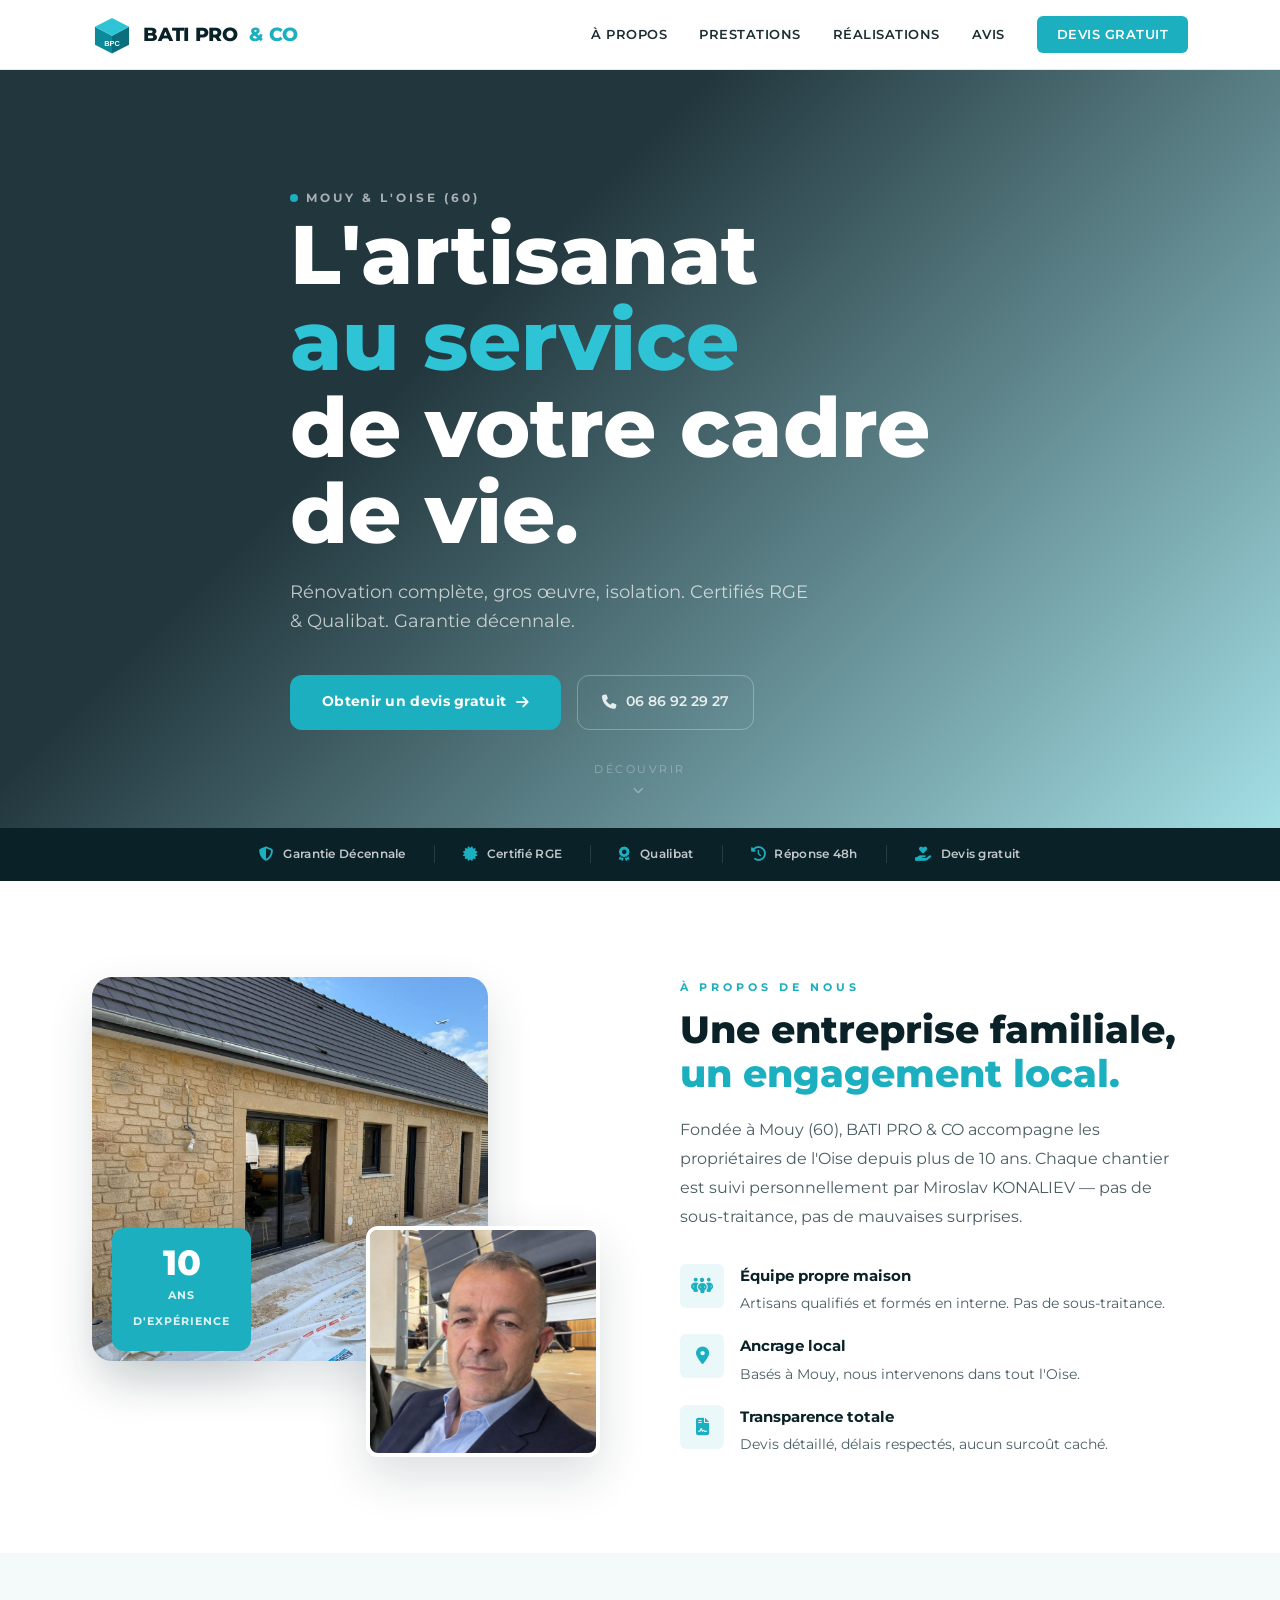
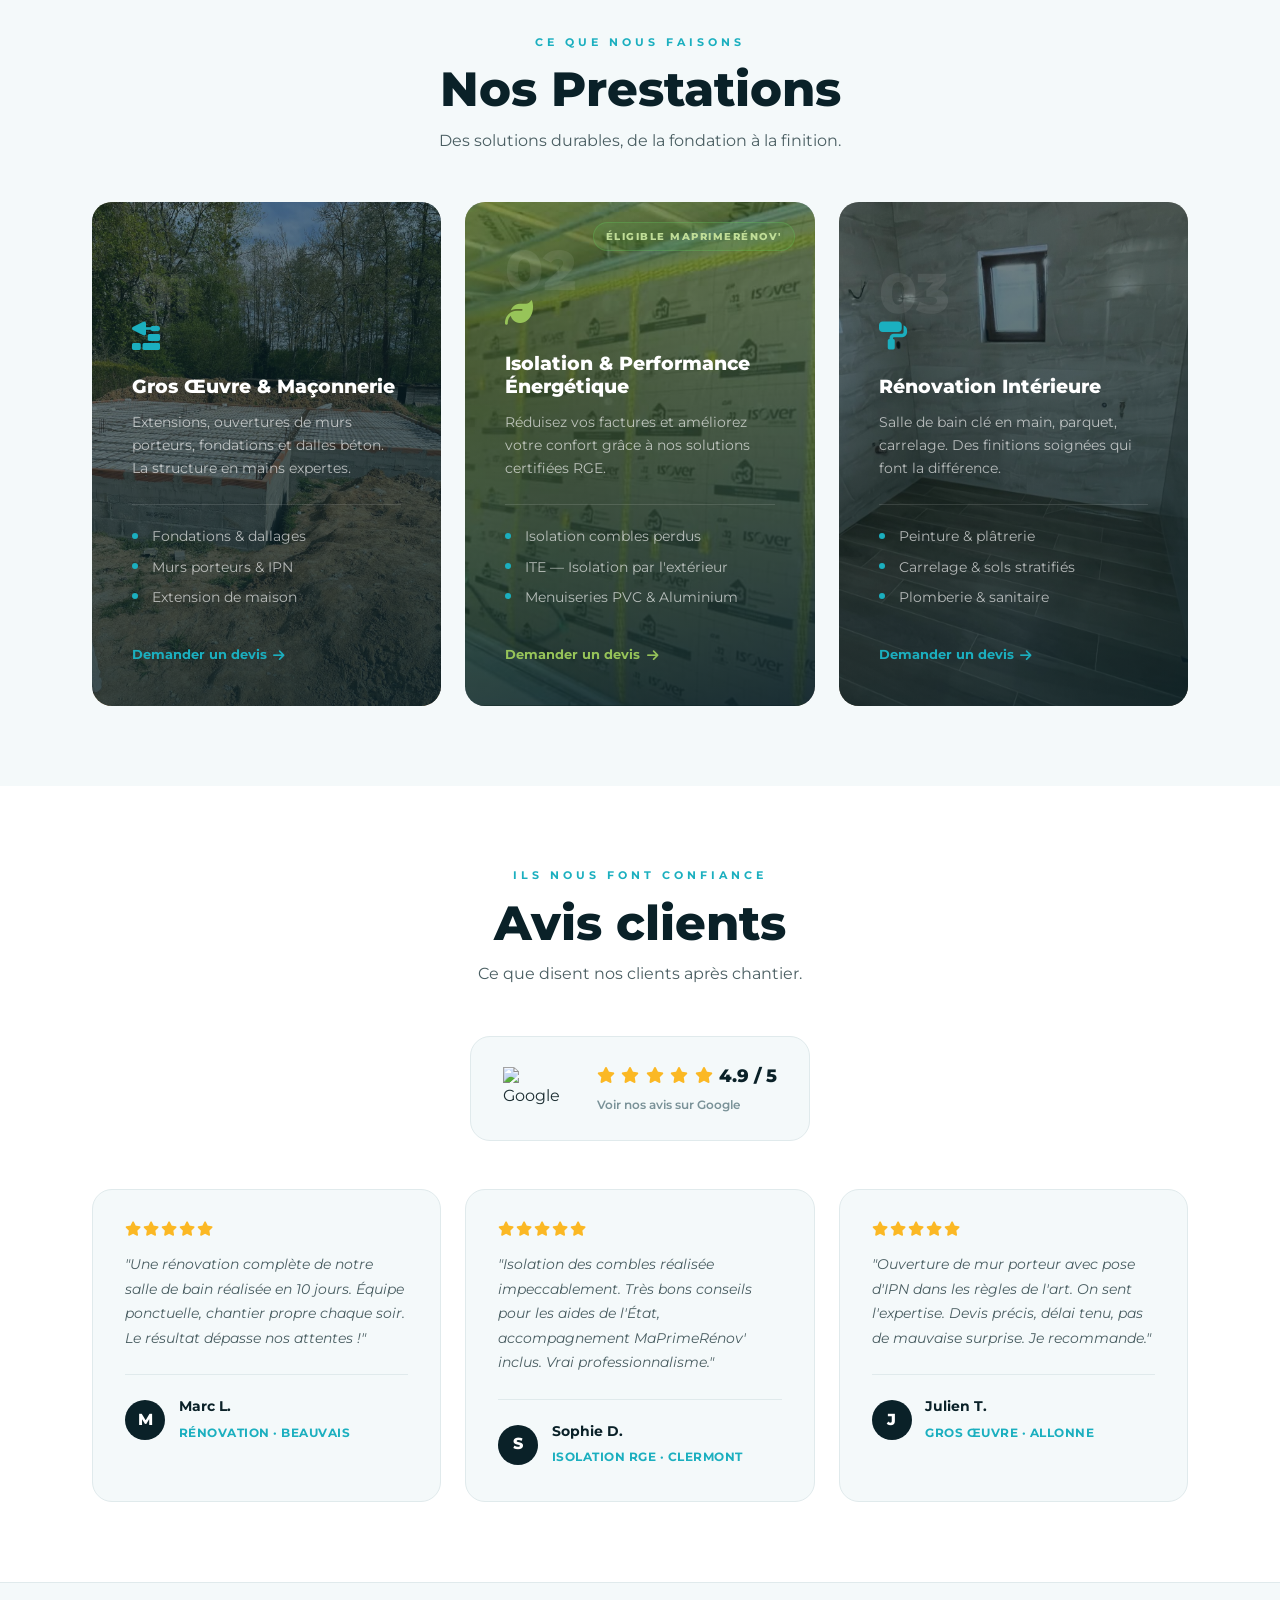
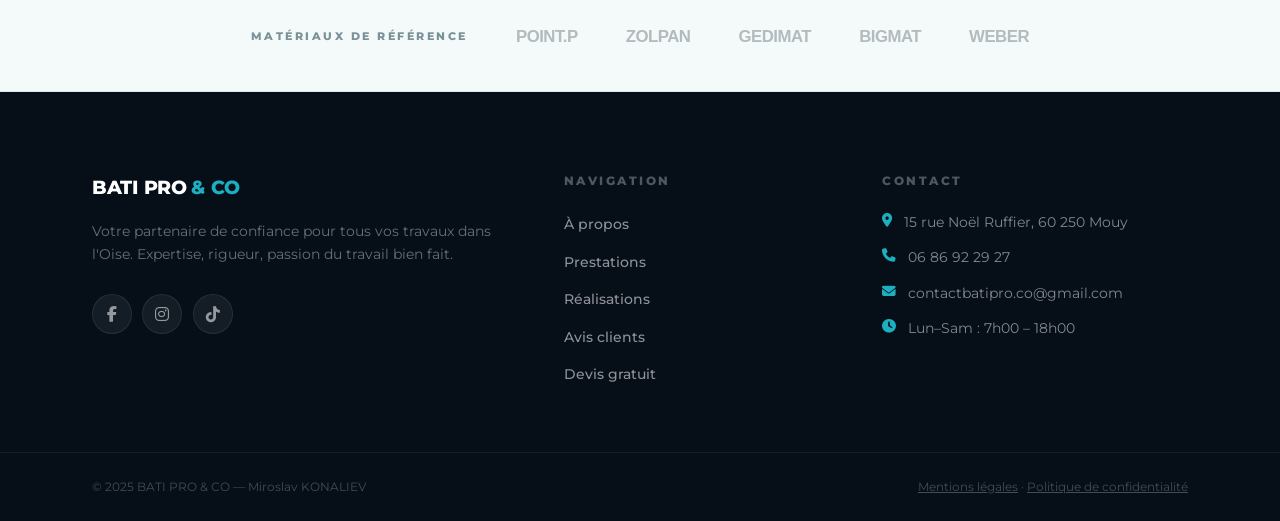
==== index.html @ 3919f2b0 "Add files via upload" ====
<!DOCTYPE html>
<html lang="fr">
<head>
    <meta charset="UTF-8">
    <meta name="viewport" content="width=device-width, initial-scale=1.0">
    <title>BATI PRO & CO | Rénovation BTP – Mouy & l'Oise (60)</title>
    <meta name="description" content="Entreprise de bâtiment à Mouy (Oise). Gros œuvre, rénovation, isolation certifiée RGE. Devis gratuit – 06 86 92 29 27">
    <link rel="preconnect" href="https://fonts.googleapis.com">
    <link href="https://fonts.googleapis.com/css2?family=Montserrat:wght@300;400;500;600;700;800&display=swap" rel="stylesheet">
    <link href="https://cdnjs.cloudflare.com/ajax/libs/font-awesome/6.5.0/css/all.min.css" rel="stylesheet">
    <link rel="stylesheet" href="style.css">
</head>
<body>

<!-- ══ NAVIGATION ══ -->
<header class="header" id="header">
    <div class="nav-inner">
        <a href="index.html" class="brand">
            <svg class="brand-logo" xmlns="http://www.w3.org/2000/svg" viewBox="0 0 54 54" width="40" height="40">
                <polygon points="4,16 27,28 27,52 4,40" fill="#0D8A99"/>
                <polygon points="27,28 50,16 50,40 27,52" fill="#0A6E7C"/>
                <polygon points="4,16 27,4 50,16 27,28" fill="#2EC4D6"/>
                <text x="27" y="42" font-family="Arial Black,Arial" font-weight="900" font-size="10" fill="white" text-anchor="middle">BPC</text>
            </svg>
            <span class="brand-name">BATI PRO</span>
            <span class="brand-amp">&amp; CO</span>
        </a>

        <nav class="nav-links" id="navLinks">
            <a href="#apropos">À propos</a>
            <a href="#prestations">Prestations</a>
            <a href="realisations.html">Réalisations</a>
            <a href="#avis">Avis</a>
            <a href="contact.html" class="nav-btn">Devis gratuit</a>
        </nav>

        <button class="burger" id="burger" aria-label="Menu" aria-expanded="false">
            <span></span><span></span><span></span>
        </button>
    </div>
    <div class="nav-backdrop" id="navBackdrop"></div>
</header>


<!-- ══ 1. HERO ══ -->
<section class="hero" id="accueil">
    <div class="hero-bg"></div>
    <div class="hero-inner">
        <div class="hero-text">
            <div class="hero-label">
                <span class="dot"></span> Mouy &amp; l'Oise (60)
            </div>
            <h1>
                L'artisanat <br>
                <em>au service</em><br>
                de votre cadre de vie.
            </h1>
            <p>Rénovation complète, gros œuvre, isolation. Certifiés RGE &amp; Qualibat. Garantie décennale.</p>
            <div class="hero-actions">
                <a href="contact.html" class="btn-cta">
                    Obtenir un devis gratuit
                    <i class="fa-solid fa-arrow-right"></i>
                </a>
                <a href="tel:0686922927" class="btn-ghost">
                    <i class="fa-solid fa-phone"></i>
                    06 86 92 29 27
                </a>
            </div>
        </div>
    </div>
    <div class="hero-scroll-hint">
        <span>Découvrir</span>
        <i class="fa-solid fa-chevron-down"></i>
    </div>
</section>


<!-- ══ 2. TRUST BAR ══ -->
<div class="trust-bar">
    <div class="trust-inner">
        <div class="trust-item"><i class="fa-solid fa-shield-halved"></i><span>Garantie Décennale</span></div>
        <div class="trust-sep"></div>
        <div class="trust-item"><i class="fa-solid fa-certificate"></i><span>Certifié RGE</span></div>
        <div class="trust-sep"></div>
        <div class="trust-item"><i class="fa-solid fa-award"></i><span>Qualibat</span></div>
        <div class="trust-sep"></div>
        <div class="trust-item"><i class="fa-solid fa-clock-rotate-left"></i><span>Réponse 48h</span></div>
        <div class="trust-sep"></div>
        <div class="trust-item"><i class="fa-solid fa-hand-holding-heart"></i><span>Devis gratuit</span></div>
    </div>
</div>


<!-- ══ 3. À PROPOS ══ -->
<section class="about" id="apropos">
    <div class="about-inner">

        <div class="about-visual">
            <div class="about-img-main">
                <img src="images/facade-pierre-reconstruction.jpg" alt="Réalisation façade pierre – BATI PRO & CO, Oise" loading="lazy">
            </div>
            <div class="about-img-secondary">
                <img src="images/miroslav-konaliev.jpg" alt="Miroslav KONALIEV – Dirigeant BATI PRO & CO" loading="lazy">
            </div>
            <div class="about-badge-float">
                <strong>10</strong>
                <span>ans<br>d'expérience</span>
            </div>
        </div>

        <div class="about-content">
            <p class="section-eyebrow">À propos de nous</p>
            <h2>Une entreprise familiale, <em>un engagement local.</em></h2>
            <p class="about-lead">Fondée à Mouy (60), BATI PRO &amp; CO accompagne les propriétaires de l'Oise depuis plus de 10 ans. Chaque chantier est suivi personnellement par Miroslav KONALIEV — pas de sous-traitance, pas de mauvaises surprises.</p>
            <div class="about-values">
                <div class="value-item">
                    <div class="value-icon"><i class="fa-solid fa-people-group"></i></div>
                    <div>
                        <strong>Équipe propre maison</strong>
                        <p>Artisans qualifiés et formés en interne. Pas de sous-traitance.</p>
                    </div>
                </div>
                <div class="value-item">
                    <div class="value-icon"><i class="fa-solid fa-location-dot"></i></div>
                    <div>
                        <strong>Ancrage local</strong>
                        <p>Basés à Mouy, nous intervenons dans tout l'Oise.</p>
                    </div>
                </div>
                <div class="value-item">
                    <div class="value-icon"><i class="fa-solid fa-file-contract"></i></div>
                    <div>
                        <strong>Transparence totale</strong>
                        <p>Devis détaillé, délais respectés, aucun surcoût caché.</p>
                    </div>
                </div>
            </div>
        </div>

    </div>
</section>


<!-- ══ 4. PRESTATIONS ══ -->
<section class="prestations" id="prestations">
    <div class="section-head">
        <p class="section-eyebrow">Ce que nous faisons</p>
        <h2>Nos Prestations</h2>
        <p class="section-sub">Des solutions durables, de la fondation à la finition.</p>
    </div>

    <div class="presta-grid">

        <!-- CARD 1 — Gros Œuvre : fondations béton armé -->
        <div class="presta-card" style="background-image: url('images/fondations-dalle-beton.jpg');">
            <div class="presta-card-overlay"></div>
            <div class="presta-card-body">
                <div class="presta-num">01</div>
                <div class="presta-icon"><i class="fa-solid fa-trowel-bricks"></i></div>
                <h3>Gros Œuvre &amp; Maçonnerie</h3>
                <p>Extensions, ouvertures de murs porteurs, fondations et dalles béton. La structure en mains expertes.</p>
                <ul>
                    <li>Fondations &amp; dallages</li>
                    <li>Murs porteurs &amp; IPN</li>
                    <li>Extension de maison</li>
                </ul>
                <a href="contact.html" class="presta-link">Demander un devis <i class="fa-solid fa-arrow-right"></i></a>
            </div>
        </div>

        <!-- CARD 2 — Isolation : laine ISOVER · accent VERT -->
        <div class="presta-card presta-card--featured presta-card--green" style="background-image: url('images/isolation-isover.jpg');">
            <div class="presta-card-overlay"></div>
            <div class="presta-card-body">
                <div class="presta-badge presta-badge--green">Éligible MaPrimeRénov'</div>
                <div class="presta-num">02</div>
                <div class="presta-icon" style="color:#97C459"><i class="fa-solid fa-leaf"></i></div>
                <h3>Isolation &amp; Performance Énergétique</h3>
                <p>Réduisez vos factures et améliorez votre confort grâce à nos solutions certifiées RGE.</p>
                <ul>
                    <li>Isolation combles perdus</li>
                    <li>ITE — Isolation par l'extérieur</li>
                    <li>Menuiseries PVC &amp; Aluminium</li>
                </ul>
                <a href="contact.html" class="presta-link" style="color:#97C459">Demander un devis <i class="fa-solid fa-arrow-right"></i></a>
            </div>
        </div>

        <!-- CARD 3 — Rénovation : salle de bain carrelage -->
        <div class="presta-card" style="background-image: url('images/salle-de-bain-carrelage.jpg');">
            <div class="presta-card-overlay"></div>
            <div class="presta-card-body">
                <div class="presta-num">03</div>
                <div class="presta-icon"><i class="fa-solid fa-paint-roller"></i></div>
                <h3>Rénovation Intérieure</h3>
                <p>Salle de bain clé en main, parquet, carrelage. Des finitions soignées qui font la différence.</p>
                <ul>
                    <li>Peinture &amp; plâtrerie</li>
                    <li>Carrelage &amp; sols stratifiés</li>
                    <li>Plomberie &amp; sanitaire</li>
                </ul>
                <a href="contact.html" class="presta-link">Demander un devis <i class="fa-solid fa-arrow-right"></i></a>
            </div>
        </div>

    </div>
</section>


<!-- ══ 5. AVIS ══ -->
<section class="avis" id="avis">
    <div class="section-head">
        <p class="section-eyebrow">Ils nous font confiance</p>
        <h2>Avis clients</h2>
        <p class="section-sub">Ce que disent nos clients après chantier.</p>
    </div>

    <div class="google-score">
        <img src="https://upload.wikimedia.org/wikipedia/commons/2/2f/Google_2015_logo.svg" alt="Google" width="70">
        <div class="score-info">
            <div class="stars-row">
                <i class="fa-solid fa-star"></i><i class="fa-solid fa-star"></i>
                <i class="fa-solid fa-star"></i><i class="fa-solid fa-star"></i>
                <i class="fa-solid fa-star"></i>
                <strong>4.9 / 5</strong>
            </div>
            <!-- Mettez à jour avec votre vrai lien Google My Business -->
            <span>Voir nos avis sur Google</span>
        </div>
    </div>

    <div class="reviews-grid">
        <div class="review-card">
            <div class="review-stars"><i class="fa-solid fa-star"></i><i class="fa-solid fa-star"></i><i class="fa-solid fa-star"></i><i class="fa-solid fa-star"></i><i class="fa-solid fa-star"></i></div>
            <p>"Une rénovation complète de notre salle de bain réalisée en 10 jours. Équipe ponctuelle, chantier propre chaque soir. Le résultat dépasse nos attentes !"</p>
            <div class="review-author">
                <div class="review-avatar">M</div>
                <div><strong>Marc L.</strong><span>Rénovation · Beauvais</span></div>
            </div>
        </div>
        <div class="review-card">
            <div class="review-stars"><i class="fa-solid fa-star"></i><i class="fa-solid fa-star"></i><i class="fa-solid fa-star"></i><i class="fa-solid fa-star"></i><i class="fa-solid fa-star"></i></div>
            <p>"Isolation des combles réalisée impeccablement. Très bons conseils pour les aides de l'État, accompagnement MaPrimeRénov' inclus. Vrai professionnalisme."</p>
            <div class="review-author">
                <div class="review-avatar">S</div>
                <div><strong>Sophie D.</strong><span>Isolation RGE · Clermont</span></div>
            </div>
        </div>
        <div class="review-card">
            <div class="review-stars"><i class="fa-solid fa-star"></i><i class="fa-solid fa-star"></i><i class="fa-solid fa-star"></i><i class="fa-solid fa-star"></i><i class="fa-solid fa-star"></i></div>
            <p>"Ouverture de mur porteur avec pose d'IPN dans les règles de l'art. On sent l'expertise. Devis précis, délai tenu, pas de mauvaise surprise. Je recommande."</p>
            <div class="review-author">
                <div class="review-avatar">J</div>
                <div><strong>Julien T.</strong><span>Gros Œuvre · Allonne</span></div>
            </div>
        </div>
    </div>
</section>


<!-- ══ PARTENAIRES ══ -->
<div class="partners">
    <div class="partners-inner">
        <span class="partners-label">Matériaux de référence</span>
        <div class="partners-list">
            <span>POINT.P</span><span>ZOLPAN</span><span>GEDIMAT</span><span>BIGMAT</span><span>WEBER</span>
        </div>
    </div>
</div>


<!-- ══ FOOTER ══ -->
<footer class="footer">
    <div class="footer-inner">
        <div class="footer-brand">
            <span class="brand-name">BATI PRO</span>
            <span class="brand-amp">&amp; CO</span>
            <p>Votre partenaire de confiance pour tous vos travaux dans l'Oise. Expertise, rigueur, passion du travail bien fait.</p>
            <div class="footer-socials">
                <!-- Remplacez href="#" par vos vrais liens -->
                <a href="#" aria-label="Facebook"><i class="fa-brands fa-facebook-f"></i></a>
                <a href="#" aria-label="Instagram"><i class="fa-brands fa-instagram"></i></a>
                <a href="#" aria-label="TikTok"><i class="fa-brands fa-tiktok"></i></a>
            </div>
        </div>
        <div class="footer-nav">
            <h4>Navigation</h4>
            <ul>
                <li><a href="#apropos">À propos</a></li>
                <li><a href="#prestations">Prestations</a></li>
                <li><a href="realisations.html">Réalisations</a></li>
                <li><a href="#avis">Avis clients</a></li>
                <li><a href="contact.html">Devis gratuit</a></li>
            </ul>
        </div>
        <div class="footer-contact">
            <h4>Contact</h4>
            <p><i class="fa-solid fa-location-dot"></i> 15 rue Noël Ruffier, 60 250 Mouy</p>
            <p><i class="fa-solid fa-phone"></i><a href="tel:0686922927">06 86 92 29 27</a></p>
            <p><i class="fa-solid fa-envelope"></i><a href="mailto:contactbatipro.co@gmail.com">contactbatipro.co@gmail.com</a></p>
            <p><i class="fa-solid fa-clock"></i> Lun–Sam : 7h00 – 18h00</p>
        </div>
    </div>
    <div class="footer-bottom">
        <div class="footer-bottom-inner">
            <p>© 2025 BATI PRO &amp; CO — Miroslav KONALIEV</p>
            <p><a href="mentions-legales.html">Mentions légales</a> · <a href="mentions-legales.html">Politique de confidentialité</a></p>
        </div>
    </div>
</footer>

<!-- MOBILE CTA -->
<div class="mobile-cta">
    <a href="tel:0686922927" class="mc-call"><i class="fa-solid fa-phone"></i> Appeler</a>
    <a href="contact.html" class="mc-devis">Devis express</a>
</div>

<script>
const burger = document.getElementById('burger');
const navLinks = document.getElementById('navLinks');
const backdrop = document.getElementById('navBackdrop');
function setMenu(open) {
    burger.setAttribute('aria-expanded', open);
    burger.classList.toggle('is-open', open);
    navLinks.classList.toggle('is-open', open);
    backdrop.classList.toggle('is-open', open);
    document.body.style.overflow = open ? 'hidden' : '';
}
burger.addEventListener('click', () => setMenu(!navLinks.classList.contains('is-open')));
backdrop.addEventListener('click', () => setMenu(false));
navLinks.querySelectorAll('a').forEach(a => a.addEventListener('click', () => setMenu(false)));

window.addEventListener('scroll', () => {
    document.getElementById('header').classList.toggle('is-scrolled', window.scrollY > 40);
});

function fixMobilePad() {
    const cta = document.querySelector('.mobile-cta');
    document.body.style.paddingBottom = window.getComputedStyle(cta).display !== 'none' ? cta.offsetHeight + 'px' : '';
}
window.addEventListener('resize', fixMobilePad);
fixMobilePad();

const io = new IntersectionObserver((entries) => {
    entries.forEach(e => { if (e.isIntersecting) { e.target.classList.add('revealed'); io.unobserve(e.target); }});
}, { threshold: 0.1 });
document.querySelectorAll('.presta-card, .review-card, .value-item').forEach(el => io.observe(el));
</script>
</body>
</html>
---- style.css ----
/* ════════════════════════════════════════════
   BATI PRO & CO — V5
   Police : Montserrat · Teal BPC
   ════════════════════════════════════════════ */

/* ── Variables ── */
:root {
    --c-teal:     #1BAFBF;
    --c-teal-d:   #0D8A99;
    --c-teal-l:   #2EC4D6;
    --c-navy:     #0A2128;
    --c-ink:      #1C2E32;
    --c-slate:    #4A5E62;
    --c-muted:    #7A9298;
    --c-border:   #E0EAEC;
    --c-bg:       #F4F9FA;
    --c-white:    #FFFFFF;

    --f-display: 'Montserrat', sans-serif;
    --f-body:    'Montserrat', sans-serif;

    --r-sm:  6px;
    --r-md: 12px;
    --r-lg: 20px;

    --shadow-sm: 0 2px 8px rgba(10,33,40,.06);
    --shadow-md: 0 8px 24px rgba(10,33,40,.10);
    --shadow-lg: 0 20px 48px rgba(10,33,40,.14);

    --nav-h: 70px;
    --wrap: 1160px;
}

/* ── Reset ── */
*, *::before, *::after { margin: 0; padding: 0; box-sizing: border-box; }
html { scroll-behavior: smooth; -webkit-font-smoothing: antialiased; }
body { font-family: var(--f-body); color: var(--c-ink); background: var(--c-white); line-height: 1.65; }
img { display: block; max-width: 100%; object-fit: cover; }
a { color: inherit; text-decoration: none; }
ul { list-style: none; }
button { font-family: inherit; cursor: pointer; border: none; background: none; }

/* ── Wrapper ── */
.wrap { max-width: var(--wrap); margin: 0 auto; padding: 0 2rem; }

/* ── Typo helpers ── */
.section-eyebrow {
    display: block;
    font-size: .7rem;
    font-weight: 700;
    letter-spacing: 4px;
    text-transform: uppercase;
    color: var(--c-teal);
    margin-bottom: .75rem;
}
.section-eyebrow--light { color: rgba(255,255,255,.6); }

.section-head {
    max-width: var(--wrap);
    margin: 0 auto;
    padding: 5rem 2rem 3rem;
    text-align: center;
}
.section-head h2 {
    font-family: var(--f-display);
    font-size: clamp(2rem, 4.5vw, 3rem);
    font-weight: 800;
    line-height: 1.1;
    color: var(--c-navy);
    margin-bottom: .75rem;
}
.section-head--light h2 { color: var(--c-white); }
.section-sub { color: var(--c-slate); font-size: 1rem; max-width: 520px; margin: 0 auto; font-weight: 400; }
.section-head--light .section-sub { color: rgba(255,255,255,.65); }

/* ── Buttons ── */
.btn-cta {
    display: inline-flex; align-items: center; gap: .6rem;
    background: var(--c-teal); color: #fff;
    font-weight: 700; font-size: .9rem;
    padding: .9rem 2rem; border-radius: var(--r-md);
    transition: background .22s, transform .18s;
    white-space: nowrap; letter-spacing: .3px;
}
.btn-cta:hover { background: var(--c-teal-d); transform: translateY(-2px); }

.btn-ghost {
    display: inline-flex; align-items: center; gap: .6rem;
    color: rgba(255,255,255,.85); font-weight: 600; font-size: .9rem;
    padding: .9rem 1.5rem; border-radius: var(--r-md);
    border: 1.5px solid rgba(255,255,255,.28);
    transition: border-color .2s, background .2s; white-space: nowrap;
}
.btn-ghost:hover { border-color: rgba(255,255,255,.7); background: rgba(255,255,255,.08); }

/* ════════════════════════════════════════════
   NAVIGATION
   ════════════════════════════════════════════ */
.header {
    position: sticky; top: 0; z-index: 900;
    height: var(--nav-h);
    background: rgba(255,255,255,.97);
    border-bottom: 1px solid var(--c-border);
    backdrop-filter: blur(12px);
    transition: box-shadow .3s;
}
.header.is-scrolled { box-shadow: var(--shadow-md); }

.nav-inner {
    max-width: var(--wrap); margin: 0 auto; padding: 0 2rem;
    height: 100%; display: flex; align-items: center; justify-content: space-between; gap: 1.5rem;
}

/* Brand */
.brand { display: flex; align-items: center; gap: .7rem; text-decoration: none; }
.brand-logo { flex-shrink: 0; }
.brand-name {
    font-family: var(--f-display); font-size: 1.2rem; font-weight: 800;
    color: var(--c-navy); letter-spacing: -.3px;
}
.brand-amp { font-family: var(--f-display); font-size: 1.2rem; font-weight: 800; color: var(--c-teal); }

/* Nav links */
.nav-links { display: flex; align-items: center; gap: 2rem; }
.nav-links a {
    font-size: .82rem; font-weight: 600; color: var(--c-ink);
    letter-spacing: .5px; text-transform: uppercase;
    transition: color .2s; position: relative;
}
.nav-links a::after {
    content: ''; position: absolute; bottom: -4px; left: 0;
    width: 0; height: 2px; background: var(--c-teal);
    transition: width .25s; border-radius: 2px;
}
.nav-links a:hover { color: var(--c-teal); }
.nav-links a:hover::after { width: 100%; }
.nav-links a.active { color: var(--c-teal); }
.nav-links a.active::after { width: 100%; }

.nav-btn {
    background: var(--c-teal) !important; color: #fff !important;
    padding: .5rem 1.25rem; border-radius: var(--r-sm);
    font-size: .8rem !important; transition: background .2s !important;
}
.nav-btn::after { display: none !important; }
.nav-btn:hover { background: var(--c-teal-d) !important; }

/* Burger */
.burger { display: none; flex-direction: column; justify-content: center; gap: 5px; width: 38px; height: 38px; padding: 5px; }
.burger span { display: block; width: 100%; height: 2px; background: var(--c-ink); border-radius: 2px; transition: transform .3s, opacity .3s; }
.burger.is-open span:nth-child(1) { transform: translateY(7px) rotate(45deg); }
.burger.is-open span:nth-child(2) { opacity: 0; }
.burger.is-open span:nth-child(3) { transform: translateY(-7px) rotate(-45deg); }

.nav-backdrop { display: none; position: fixed; inset: 0; background: rgba(0,0,0,.35); z-index: 800; }
.nav-backdrop.is-open { display: block; }

/* ════════════════════════════════════════════
   HERO
   ════════════════════════════════════════════ */
.hero {
    position: relative;
    min-height: calc(92vh - var(--nav-h));
    display: flex; flex-direction: column; justify-content: center;
    overflow: hidden; color: #fff;
}
.hero-bg {
    position: absolute; inset: 0;
    background:
        linear-gradient(135deg, rgba(10,33,40,.90) 35%, rgba(27,175,191,.40) 100%),
        url('https://images.unsplash.com/photo-1504307651254-35680f356dfd?q=80&w=1800&auto=format') center/cover no-repeat;
    z-index: 0;
}
.hero-inner {
    position: relative; z-index: 1;
    max-width: var(--wrap); margin: 0 auto;
    padding: 5rem 2rem 4rem;
    display: flex; flex-direction: column; gap: 2.5rem;
}
.hero-label {
    display: inline-flex; align-items: center; gap: .5rem;
    font-size: .72rem; font-weight: 700; letter-spacing: 3px;
    text-transform: uppercase; color: rgba(255,255,255,.6);
}
.dot {
    width: 8px; height: 8px; background: var(--c-teal);
    border-radius: 50%; display: inline-block;
    animation: pulse 2s infinite;
}
@keyframes pulse {
    0%,100% { box-shadow: 0 0 0 0 rgba(27,175,191,.5); }
    50%      { box-shadow: 0 0 0 6px rgba(27,175,191,0); }
}
.hero-text h1 {
    font-family: var(--f-display);
    font-size: clamp(2.8rem, 6.5vw, 5.2rem);
    font-weight: 800; line-height: 1.04;
    margin-bottom: 1.25rem; max-width: 700px;
}
.hero-text h1 em { font-style: normal; color: var(--c-teal-l); }
.hero-text p {
    font-size: clamp(.95rem, 2vw, 1.1rem);
    color: rgba(255,255,255,.7); max-width: 520px;
    margin-bottom: 2.5rem; font-weight: 400;
}
.hero-actions { display: flex; flex-wrap: wrap; gap: 1rem; }
.hero-scroll-hint {
    position: absolute; bottom: 2rem; left: 50%; transform: translateX(-50%);
    display: flex; flex-direction: column; align-items: center; gap: .4rem;
    color: rgba(255,255,255,.35); font-size: .68rem; letter-spacing: 2.5px;
    text-transform: uppercase; animation: bob 2.5s ease-in-out infinite; z-index: 1;
}
@keyframes bob {
    0%,100% { transform: translateX(-50%) translateY(0); }
    50%      { transform: translateX(-50%) translateY(6px); }
}

/* ════════════════════════════════════════════
   TRUST BAR
   ════════════════════════════════════════════ */
.trust-bar { background: var(--c-navy); color: #fff; }
.trust-inner {
    max-width: var(--wrap); margin: 0 auto; padding: 0 2rem;
    display: flex; justify-content: center; flex-wrap: wrap;
}
.trust-item {
    display: flex; align-items: center; gap: .6rem;
    padding: 1rem 1.75rem; font-size: .78rem; font-weight: 600;
    color: rgba(255,255,255,.75); letter-spacing: .3px;
}
.trust-item i { color: var(--c-teal); font-size: .9rem; }
.trust-sep { width: 1px; height: 18px; background: rgba(255,255,255,.12); align-self: center; }

/* ════════════════════════════════════════════
   À PROPOS
   ════════════════════════════════════════════ */
.about { background: var(--c-white); padding: 6rem 0; }
.about-inner {
    max-width: var(--wrap); margin: 0 auto; padding: 0 2rem;
    display: grid; grid-template-columns: 1fr 1fr; gap: 5rem; align-items: center;
}
.about-visual { position: relative; height: 480px; }
.about-img-main {
    position: absolute; top: 0; left: 0; width: 78%; height: 80%;
    border-radius: var(--r-lg); overflow: hidden; box-shadow: var(--shadow-lg);
}
.about-img-main img { width: 100%; height: 100%; }
.about-img-secondary {
    position: absolute; bottom: 0; right: 0; width: 46%; height: 48%;
    border-radius: var(--r-md); overflow: hidden;
    box-shadow: var(--shadow-lg); border: 4px solid var(--c-white);
}
.about-img-secondary img { width: 100%; height: 100%; }
.about-badge-float {
    position: absolute; bottom: 22%; left: 4%;
    background: var(--c-teal); color: #fff;
    padding: 1.1rem 1.3rem; border-radius: var(--r-md);
    box-shadow: var(--shadow-lg); text-align: center; z-index: 2;
}
.about-badge-float strong {
    display: block; font-family: var(--f-display);
    font-size: 2.2rem; font-weight: 800; line-height: 1;
}
.about-badge-float span { font-size: .68rem; font-weight: 700; text-transform: uppercase; letter-spacing: 1px; opacity: .85; }

.about-content h2 {
    font-family: var(--f-display); font-size: clamp(1.7rem, 3.5vw, 2.4rem);
    font-weight: 800; line-height: 1.15; color: var(--c-navy); margin-bottom: 1.25rem;
}
.about-content h2 em { font-style: normal; color: var(--c-teal); }
.about-lead { color: var(--c-slate); font-size: 1rem; line-height: 1.8; margin-bottom: 2rem; }
.about-values { display: flex; flex-direction: column; gap: 1.25rem; }
.value-item {
    display: flex; gap: 1rem; align-items: flex-start;
    opacity: 0; transform: translateY(16px);
    transition: opacity .5s, transform .5s;
}
.value-item.revealed { opacity: 1; transform: none; }
.value-icon {
    width: 44px; height: 44px; background: rgba(27,175,191,.09);
    color: var(--c-teal); border-radius: var(--r-sm);
    display: flex; align-items: center; justify-content: center;
    font-size: 1.1rem; flex-shrink: 0;
}
.value-item strong { display: block; font-size: .92rem; font-weight: 700; color: var(--c-navy); margin-bottom: .25rem; }
.value-item p { font-size: .85rem; color: var(--c-slate); }

/* ════════════════════════════════════════════
   PRESTATIONS
   ════════════════════════════════════════════ */
.prestations { background: var(--c-bg); padding-bottom: 5rem; }
.presta-grid {
    max-width: var(--wrap); margin: 0 auto; padding: 0 2rem;
    display: grid; grid-template-columns: repeat(3, 1fr); gap: 1.5rem;
}
.presta-card {
    position: relative; border-radius: var(--r-lg); overflow: hidden;
    min-height: 440px; display: flex; flex-direction: column; justify-content: flex-end;
    cursor: pointer; transition: transform .35s, box-shadow .35s;
    background-size: cover; background-position: center;
    background-color: var(--c-navy);
    opacity: 0; transform: translateY(20px);
}
.presta-card.revealed { opacity: 1; transform: none; }
.presta-card:hover { transform: translateY(-6px); box-shadow: var(--shadow-lg); }
.presta-card-overlay {
    position: absolute; inset: 0;
    background: linear-gradient(160deg, rgba(10,33,40,.5) 0%, rgba(10,33,40,.88) 100%);
    transition: opacity .35s; z-index: 1;
}
.presta-card:hover .presta-card-overlay { opacity: .96; }
.presta-card::after {
    content: ''; position: absolute; top: 0; left: 0; right: 0; height: 3px;
    background: var(--c-teal); transform: scaleX(0); transform-origin: left;
    transition: transform .4s; z-index: 3;
}
.presta-card:hover::after { transform: scaleX(1); }
.presta-card-body { position: relative; z-index: 2; padding: 2.5rem; display: flex; flex-direction: column; }
.presta-card--featured .presta-card-overlay {
    background: linear-gradient(160deg, rgba(13,138,153,.55) 0%, rgba(10,33,40,.92) 100%);
}
.presta-badge {
    position: absolute; top: 1.25rem; right: 1.25rem;
    background: rgba(27,175,191,.15); color: #6EE8F2;
    font-size: .65rem; font-weight: 800; letter-spacing: 1.5px;
    text-transform: uppercase; padding: .3rem .75rem;
    border-radius: 30px; border: 1px solid rgba(27,175,191,.35); z-index: 4;
}
.presta-num {
    font-family: var(--f-display); font-size: 3.5rem;
    font-weight: 800; color: rgba(255,255,255,.08); line-height: 1; margin-bottom: -.5rem;
}
.presta-icon { font-size: 1.75rem; color: var(--c-teal); margin-bottom: 1rem; }
.presta-card h3 {
    font-family: var(--f-display); font-size: 1.2rem;
    font-weight: 800; color: #fff; margin-bottom: .75rem; line-height: 1.2;
}
.presta-card > .presta-card-body > p { font-size: .88rem; color: rgba(255,255,255,.65); line-height: 1.65; }
.presta-card ul {
    margin: 1.5rem 0; padding-top: 1.25rem;
    border-top: 1px solid rgba(255,255,255,.12);
    display: flex; flex-direction: column; gap: .5rem;
}
.presta-card ul li {
    font-size: .85rem; color: rgba(255,255,255,.65);
    padding-left: 1.25rem; position: relative;
}
.presta-card ul li::before {
    content: ''; position: absolute; left: 0; top: .55em;
    width: 6px; height: 6px; background: var(--c-teal); border-radius: 50%;
}
.presta-link {
    display: inline-flex; align-items: center; gap: .4rem;
    font-size: .82rem; font-weight: 700; color: var(--c-teal);
    margin-top: .75rem; transition: gap .2s;
}
.presta-link:hover { gap: .7rem; }

/* Variante verte — card isolation */
.presta-card--green::after { background: #97C459; }
.presta-card--green .presta-card-overlay {
    background: linear-gradient(160deg, rgba(59,109,17,.5) 0%, rgba(10,33,40,.9) 100%);
}
.presta-badge--green {
    background: rgba(97,196,89,.12);
    color: #C0DD97;
    border-color: rgba(97,196,89,.3);
}

/* ════════════════════════════════════════════
   AVIS
   ════════════════════════════════════════════ */
.avis { background: var(--c-white); padding-bottom: 5rem; }
.google-score {
    max-width: var(--wrap); margin: 0 auto 3rem;
    display: flex; align-items: center; gap: 1.5rem;
    background: var(--c-bg); border-radius: var(--r-lg);
    border: 1.5px solid var(--c-border); padding: 1.5rem 2rem;
    width: fit-content; margin-left: auto; margin-right: auto;
}
.score-info { display: flex; flex-direction: column; gap: .35rem; }
.stars-row { display: flex; align-items: center; gap: .4rem; color: #FBB824; font-size: 1rem; }
.stars-row strong { color: var(--c-navy); font-size: 1.1rem; font-family: var(--f-display); font-weight: 800; }
.score-info > span { font-size: .78rem; color: var(--c-muted); font-weight: 600; }
.reviews-grid {
    max-width: var(--wrap); margin: 0 auto; padding: 0 2rem;
    display: grid; grid-template-columns: repeat(3, 1fr); gap: 1.5rem;
}
.review-card {
    background: var(--c-bg); border-radius: var(--r-lg);
    padding: 2rem; border: 1.5px solid var(--c-border);
    transition: box-shadow .3s, transform .3s;
    opacity: 0; transform: translateY(16px);
}
.review-card.revealed { opacity: 1; transform: none; }
.review-card:hover { box-shadow: var(--shadow-md); transform: translateY(-4px); }
.review-stars { color: #FBB824; font-size: .9rem; margin-bottom: 1rem; display: flex; gap: 2px; }
.review-card > p { font-size: .9rem; color: var(--c-slate); line-height: 1.7; font-style: italic; margin-bottom: 1.5rem; }
.review-author { display: flex; align-items: center; gap: .85rem; padding-top: 1.25rem; border-top: 1px solid var(--c-border); }
.review-avatar {
    width: 40px; height: 40px; background: var(--c-navy); color: #fff;
    border-radius: 50%; display: flex; align-items: center; justify-content: center;
    font-weight: 800; font-size: 1rem; flex-shrink: 0;
}
.review-author strong { display: block; font-size: .88rem; font-weight: 700; color: var(--c-navy); }
.review-author span { font-size: .72rem; color: var(--c-teal); font-weight: 700; text-transform: uppercase; letter-spacing: .5px; }

/* ════════════════════════════════════════════
   PARTENAIRES
   ════════════════════════════════════════════ */
.partners {
    background: var(--c-bg); border-top: 1px solid var(--c-border);
    border-bottom: 1px solid var(--c-border); padding: 2.5rem 0;
}
.partners-inner {
    max-width: var(--wrap); margin: 0 auto; padding: 0 2rem;
    display: flex; align-items: center; gap: 3rem; flex-wrap: wrap; justify-content: center;
}
.partners-label { font-size: .68rem; font-weight: 800; letter-spacing: 2.5px; text-transform: uppercase; color: var(--c-muted); flex-shrink: 0; }
.partners-list { display: flex; flex-wrap: wrap; gap: 2rem 3rem; align-items: center; }
.partners-list span {
    font-family: 'Arial Black', sans-serif; font-size: 1.05rem;
    font-weight: 900; color: var(--c-ink); opacity: .3; letter-spacing: -.5px; transition: opacity .25s;
}
.partners-list span:hover { opacity: .8; }

/* ════════════════════════════════════════════
   FOOTER
   ════════════════════════════════════════════ */
.footer { background: #060E18; color: #fff; padding: 5rem 0 0; }
.footer-inner {
    max-width: var(--wrap); margin: 0 auto; padding: 0 2rem 4rem;
    display: grid; grid-template-columns: 1.6fr 1fr 1.2fr; gap: 4rem;
}
.footer-brand .brand-name { font-family: var(--f-display); font-size: 1.2rem; font-weight: 800; color: #fff; display: inline; }
.footer-brand .brand-amp { font-family: var(--f-display); font-size: 1.2rem; font-weight: 800; color: var(--c-teal); display: inline; }
.footer-brand p { color: rgba(255,255,255,.4); font-size: .85rem; line-height: 1.7; margin-top: 1rem; margin-bottom: 1.75rem; }
.footer-socials { display: flex; gap: .65rem; }
.footer-socials a {
    width: 40px; height: 40px; border-radius: 50%;
    background: rgba(255,255,255,.06); border: 1px solid rgba(255,255,255,.08);
    color: rgba(255,255,255,.55); display: flex; align-items: center; justify-content: center;
    font-size: 1rem; transition: .25s;
}
.footer-socials a:hover { background: var(--c-teal); border-color: var(--c-teal); color: #fff; transform: translateY(-3px); }
.footer-nav h4, .footer-contact h4 {
    font-size: .72rem; font-weight: 800; letter-spacing: 2.5px;
    text-transform: uppercase; color: rgba(255,255,255,.3); margin-bottom: 1.25rem;
}
.footer-nav ul { display: flex; flex-direction: column; gap: .7rem; }
.footer-nav a { color: rgba(255,255,255,.55); font-size: .88rem; font-weight: 500; transition: color .2s; }
.footer-nav a:hover { color: var(--c-teal); }
.footer-contact p { display: flex; align-items: flex-start; gap: .75rem; font-size: .85rem; color: rgba(255,255,255,.5); margin-bottom: .8rem; }
.footer-contact i { color: var(--c-teal); flex-shrink: 0; margin-top: 3px; }
.footer-contact a { color: rgba(255,255,255,.5); transition: color .2s; }
.footer-contact a:hover { color: var(--c-teal); }
.footer-bottom { border-top: 1px solid rgba(255,255,255,.06); }
.footer-bottom-inner {
    max-width: var(--wrap); margin: 0 auto; padding: 1.5rem 2rem;
    display: flex; justify-content: space-between; flex-wrap: wrap; gap: .5rem;
    font-size: .75rem; color: rgba(255,255,255,.25);
}
.footer-bottom a { color: rgba(255,255,255,.25); text-decoration: underline; }
.footer-bottom a:hover { color: var(--c-teal); }

/* ════════════════════════════════════════════
   PAGE HEADER (réalisations / contact)
   ════════════════════════════════════════════ */
.page-hero {
    background: linear-gradient(135deg, var(--c-navy) 0%, #0f3040 60%, var(--c-teal-d) 100%);
    padding: 7rem 2rem 5rem; text-align: center; position: relative; overflow: hidden;
    margin-top: 0;
}
.page-hero::before {
    content: ''; position: absolute; inset: 0;
    background: url("data:image/svg+xml,%3Csvg width='60' height='60' viewBox='0 0 60 60' xmlns='http://www.w3.org/2000/svg'%3E%3Cg fill='%231BAFBF' fill-opacity='0.05'%3E%3Cpath d='M36 34v-4h-2v4h-4v2h4v4h2v-4h4v-2h-4zm0-30V0h-2v4h-4v2h4v4h2V6h4V4h-4zM6 34v-4H4v4H0v2h4v4h2v-4h4v-2H6zM6 4V0H4v4H0v2h4v4h2V6h4V4H6z'/%3E%3C/g%3E%3C/svg%3E");
}
.page-hero-inner { position: relative; z-index: 2; max-width: 680px; margin: 0 auto; }
.page-hero h1 {
    font-family: var(--f-display); font-size: clamp(2.2rem, 5vw, 3.8rem);
    font-weight: 800; color: #fff; text-transform: uppercase; letter-spacing: 2px;
}
.page-hero p { color: rgba(255,255,255,.62); font-size: 1rem; margin-top: 1rem; }
.breadcrumb { display: flex; align-items: center; justify-content: center; gap: 8px; margin-top: 1.5rem; font-size: .75rem; color: rgba(255,255,255,.4); letter-spacing: 1px; }
.breadcrumb a { color: rgba(255,255,255,.4); transition: color .2s; }
.breadcrumb a:hover, .breadcrumb span { color: var(--c-teal-l); }

/* ════════════════════════════════════════════
   GALERIE RÉALISATIONS
   ════════════════════════════════════════════ */
.realisations-section { padding: 5rem 0; background: var(--c-white); }
.gallery-filters {
    max-width: var(--wrap); margin: 0 auto 2.5rem; padding: 0 2rem;
    display: flex; gap: .5rem; flex-wrap: wrap;
}
.filter-btn {
    padding: .5rem 1.4rem; border-radius: 30px;
    font-size: .78rem; font-weight: 700; letter-spacing: .5px;
    color: var(--c-slate); border: 1.5px solid var(--c-border);
    transition: all .22s; background: var(--c-white);
}
.filter-btn:hover { color: var(--c-teal); border-color: var(--c-teal); }
.filter-btn.active { background: var(--c-teal); color: #fff; border-color: var(--c-teal); }

.gallery-grid {
    max-width: var(--wrap); margin: 0 auto; padding: 0 2rem;
    display: grid; grid-template-columns: repeat(3, 1fr); gap: 1.5rem;
    grid-auto-rows: 280px;
}
.gallery-item {
    border-radius: var(--r-lg); overflow: hidden; position: relative; cursor: pointer;
    transition: opacity .4s, transform .4s;
    background: var(--c-navy);
}
.gallery-item img { width: 100%; height: 100%; object-fit: cover; transition: transform .5s ease; }
.gallery-item:hover img { transform: scale(1.07); }
.gallery-item--wide  { grid-column: span 2; }
.gallery-item--tall  { grid-row: span 2; }

/* Placeholder quand pas encore d'image */
.gallery-placeholder {
    width: 100%; height: 100%;
    display: flex; flex-direction: column; align-items: center; justify-content: center;
    gap: 12px; color: rgba(255,255,255,.2);
}
.gallery-placeholder i { font-size: 2.5rem; }
.gallery-placeholder span { font-size: .75rem; letter-spacing: 2px; text-transform: uppercase; font-weight: 600; }

.gallery-overlay {
    position: absolute; inset: 0;
    background: linear-gradient(to top, rgba(10,33,40,.88) 0%, transparent 55%);
    display: flex; flex-direction: column; justify-content: flex-end; padding: 1.5rem;
    opacity: 0; transition: opacity .3s;
}
.gallery-item:hover .gallery-overlay { opacity: 1; }
.gallery-tag {
    font-size: .65rem; font-weight: 800; text-transform: uppercase;
    letter-spacing: 1.5px; color: var(--c-teal-l); margin-bottom: .35rem;
}
.gallery-overlay p { font-size: .88rem; font-weight: 600; color: #fff; }

/* ════════════════════════════════════════════
   CONTACT
   ════════════════════════════════════════════ */
.contact-section {
    display: grid; grid-template-columns: 1fr 1.5fr;
    max-width: 1100px; margin: 0 auto;
    padding: 5rem 2rem; gap: 5rem;
}
.contact-info {}
.contact-info h2 {
    font-family: var(--f-display); font-size: clamp(1.6rem, 3vw, 2.2rem);
    font-weight: 800; color: var(--c-navy); line-height: 1.15; margin-bottom: .5rem;
}
.info-divider { width: 44px; height: 3px; background: var(--c-teal); margin: 1.25rem 0 1.75rem; border-radius: 2px; }
.contact-info > p { font-size: .95rem; color: var(--c-slate); line-height: 1.8; margin-bottom: 2.5rem; }
.contact-item { display: flex; align-items: flex-start; gap: 1.1rem; margin-bottom: 1.5rem; }
.contact-icon {
    width: 46px; height: 46px; flex-shrink: 0;
    background: rgba(27,175,191,.09); border: 1px solid rgba(27,175,191,.25);
    border-radius: var(--r-sm); display: flex; align-items: center; justify-content: center;
}
.contact-icon i { color: var(--c-teal); font-size: 1.1rem; }
.contact-item h4 { font-size: .72rem; font-weight: 800; letter-spacing: 2px; text-transform: uppercase; color: var(--c-teal); margin-bottom: 4px; }
.contact-item p, .contact-item a { font-size: .92rem; color: var(--c-ink); line-height: 1.6; }
.contact-item a:hover { color: var(--c-teal); }
.horaires { background: var(--c-bg); border-left: 3px solid var(--c-teal); padding: 1.25rem 1.5rem; margin-top: 2rem; border-radius: 0 var(--r-sm) var(--r-sm) 0; }
.horaires h4 { font-size: .7rem; font-weight: 800; letter-spacing: 2px; text-transform: uppercase; color: var(--c-teal); margin-bottom: 1rem; }
.horaire-row { display: flex; justify-content: space-between; font-size: .85rem; color: var(--c-slate); padding: 5px 0; border-bottom: 1px solid var(--c-border); }
.horaire-row:last-child { border-bottom: none; }
.horaire-row strong { color: var(--c-ink); font-weight: 600; }

/* Formulaire contact */
.contact-form-wrap {}
.contact-form-wrap h3 { font-family: var(--f-display); font-size: 1.5rem; font-weight: 800; color: var(--c-navy); margin-bottom: .5rem; }
.contact-form-wrap > p { font-size: .9rem; color: var(--c-slate); margin-bottom: 2rem; line-height: 1.7; }
.form-row { display: grid; grid-template-columns: 1fr 1fr; gap: 1rem; margin-bottom: 0; }
.form-field { margin-bottom: 1.1rem; }
.form-field label { display: block; font-size: .75rem; font-weight: 700; letter-spacing: .5px; color: var(--c-ink); margin-bottom: .45rem; text-transform: uppercase; }
.form-req { color: var(--c-teal); }
.form-field input,
.form-field select,
.form-field textarea {
    width: 100%; padding: .85rem 1.1rem;
    border: 1.5px solid var(--c-border); border-radius: var(--r-sm);
    font-family: var(--f-body); font-size: .92rem; color: var(--c-ink);
    background: var(--c-bg); transition: border-color .22s, box-shadow .22s;
}
.form-field input:focus,
.form-field select:focus,
.form-field textarea:focus {
    outline: none; border-color: var(--c-teal);
    box-shadow: 0 0 0 3px rgba(27,175,191,.12); background: #fff;
}
.form-field textarea { resize: vertical; min-height: 130px; }
.form-field select {
    background-image: url("data:image/svg+xml,%3Csvg xmlns='http://www.w3.org/2000/svg' width='12' height='12' viewBox='0 0 24 24' fill='none' stroke='%234A5E62' stroke-width='2'%3E%3Cpolyline points='6 9 12 15 18 9'/%3E%3C/svg%3E");
    background-repeat: no-repeat; background-position: right 1rem center;
    -webkit-appearance: none; cursor: pointer;
}
.upload-zone { border: 2px dashed var(--c-border); border-radius: var(--r-sm); transition: .25s; }
.upload-zone:hover { border-color: var(--c-teal); background: rgba(27,175,191,.03); }
.upload-zone label {
    display: flex; flex-direction: column; align-items: center;
    gap: .5rem; padding: 1.5rem; cursor: pointer;
    font-size: .85rem; font-weight: 600; color: var(--c-slate);
}
.upload-zone label i { font-size: 1.75rem; color: var(--c-teal); }
.btn-submit {
    width: 100%; background: var(--c-teal); color: #fff;
    padding: 1rem; border-radius: var(--r-md);
    font-family: var(--f-display); font-size: .95rem; font-weight: 800;
    letter-spacing: 1px; text-transform: uppercase;
    display: flex; align-items: center; justify-content: center; gap: .6rem;
    transition: background .22s, transform .18s; margin-top: .5rem; border: none; cursor: pointer;
}
.btn-submit:hover { background: var(--c-teal-d); transform: translateY(-2px); }
.form-note { display: flex; align-items: center; justify-content: center; gap: .4rem; font-size: .72rem; color: var(--c-muted); margin-top: .9rem; }

/* Messages retour formulaire */
.alert { display: none; padding: 1.1rem 1.4rem; border-radius: var(--r-md); font-size: .92rem; font-weight: 600; margin-bottom: 1.25rem; }
.alert-success { background: rgba(29,158,117,.1); border: 1.5px solid rgba(29,158,117,.35); color: #0a5c3e; }
.alert-error   { background: rgba(226,75,74,.1); border: 1.5px solid rgba(226,75,74,.35); color: #7a1d1d; }
.alert.show { display: flex; align-items: flex-start; gap: .75rem; }

/* ════════════════════════════════════════════
   MOBILE CTA
   ════════════════════════════════════════════ */
.mobile-cta { display: none; position: fixed; bottom: 0; left: 0; right: 0; z-index: 999; padding: .85rem 1rem; background: var(--c-white); border-top: 1px solid var(--c-border); box-shadow: 0 -4px 20px rgba(0,0,0,.1); gap: .75rem; }
.mc-call { flex: 1; display: flex; align-items: center; justify-content: center; gap: .5rem; padding: .85rem; background: var(--c-navy); color: #fff; font-weight: 700; font-size: .85rem; border-radius: var(--r-sm); }
.mc-devis { flex: 1.3; display: flex; align-items: center; justify-content: center; padding: .85rem; background: var(--c-teal); color: #fff; font-weight: 700; font-size: .85rem; border-radius: var(--r-sm); transition: background .2s; }
.mc-devis:hover { background: var(--c-teal-d); }

/* ════════════════════════════════════════════
   RESPONSIVE ≤ 1024px
   ════════════════════════════════════════════ */
@media (max-width: 1024px) {
    .about-inner { grid-template-columns: 1fr; gap: 3rem; }
    .about-visual { height: 360px; }
    .presta-grid { grid-template-columns: 1fr 1fr; }
    .presta-card:last-child { grid-column: span 2; max-width: 480px; margin: 0 auto; width: 100%; }
    .reviews-grid { grid-template-columns: 1fr 1fr; }
    .review-card:last-child { grid-column: span 2; max-width: 480px; margin: 0 auto; width: 100%; }
    .footer-inner { grid-template-columns: 1fr 1fr; gap: 2.5rem; }
    .footer-brand { grid-column: span 2; }
    .contact-section { grid-template-columns: 1fr; gap: 3rem; }
    .gallery-grid { grid-template-columns: repeat(2, 1fr); }
    .gallery-item--wide { grid-column: span 2; }
}

/* ════════════════════════════════════════════
   RESPONSIVE ≤ 768px
   ════════════════════════════════════════════ */
@media (max-width: 768px) {
    .burger { display: flex; }
    .nav-links {
        position: fixed; top: 0; right: -100%;
        width: min(300px, 82vw); height: 100dvh;
        background: var(--c-white); flex-direction: column;
        align-items: flex-start; padding: calc(var(--nav-h) + 1.5rem) 2rem 2rem;
        gap: 0; z-index: 850; transition: right .35s cubic-bezier(.4,0,.2,1);
        box-shadow: -12px 0 40px rgba(0,0,0,.12); border-left: 1px solid var(--c-border);
    }
    .nav-links.is-open { right: 0; }
    .nav-links a { display: block; padding: 1rem 0; font-size: .9rem; border-bottom: 1px solid var(--c-border); width: 100%; }
    .nav-links a::after { display: none; }
    .nav-btn { margin-top: 1.25rem; width: 100%; text-align: center; padding: .8rem !important; }
    .hero { min-height: auto; padding: 2rem 0 4rem; }
    .hero-inner { padding: 3rem 1.5rem 2rem; gap: 2rem; }
    .hero-actions { flex-direction: column; }
    .hero-actions a { width: 100%; justify-content: center; }
    .hero-scroll-hint { display: none; }
    .trust-item { padding: .85rem 1rem; font-size: .72rem; }
    .trust-sep  { display: none; }
    .about { padding: 4rem 0; }
    .about-visual { height: 300px; }
    .about-badge-float { bottom: 1rem; left: 1rem; padding: .9rem 1rem; }
    .about-badge-float strong { font-size: 1.8rem; }
    .presta-grid { grid-template-columns: 1fr; }
    .presta-card { min-height: 360px; }
    .presta-card:last-child { grid-column: auto; max-width: none; }
    .reviews-grid { grid-template-columns: 1fr; }
    .review-card:last-child { grid-column: auto; max-width: none; }
    .footer-inner { grid-template-columns: 1fr; gap: 2rem; }
    .footer-brand { grid-column: auto; }
    .footer-bottom-inner { justify-content: center; text-align: center; }
    .mobile-cta { display: flex; }
    .section-head { padding: 3.5rem 1.5rem 2rem; }
    .gallery-grid { grid-template-columns: 1fr 1fr; grid-auto-rows: 180px; }
    .gallery-item--wide { grid-column: span 2; }
    .gallery-item--tall { grid-row: auto; }
    .contact-section { padding: 3rem 1.5rem; gap: 2.5rem; }
    .form-row { grid-template-columns: 1fr; }
}

@media (max-width: 480px) {
    .gallery-grid { grid-template-columns: 1fr; grid-auto-rows: 220px; }
    .gallery-item--wide { grid-column: auto; }
    .trust-item span { display: none; }
    .partners-inner { gap: 1.5rem; }
    .partners-list { gap: 1rem 2rem; }
}
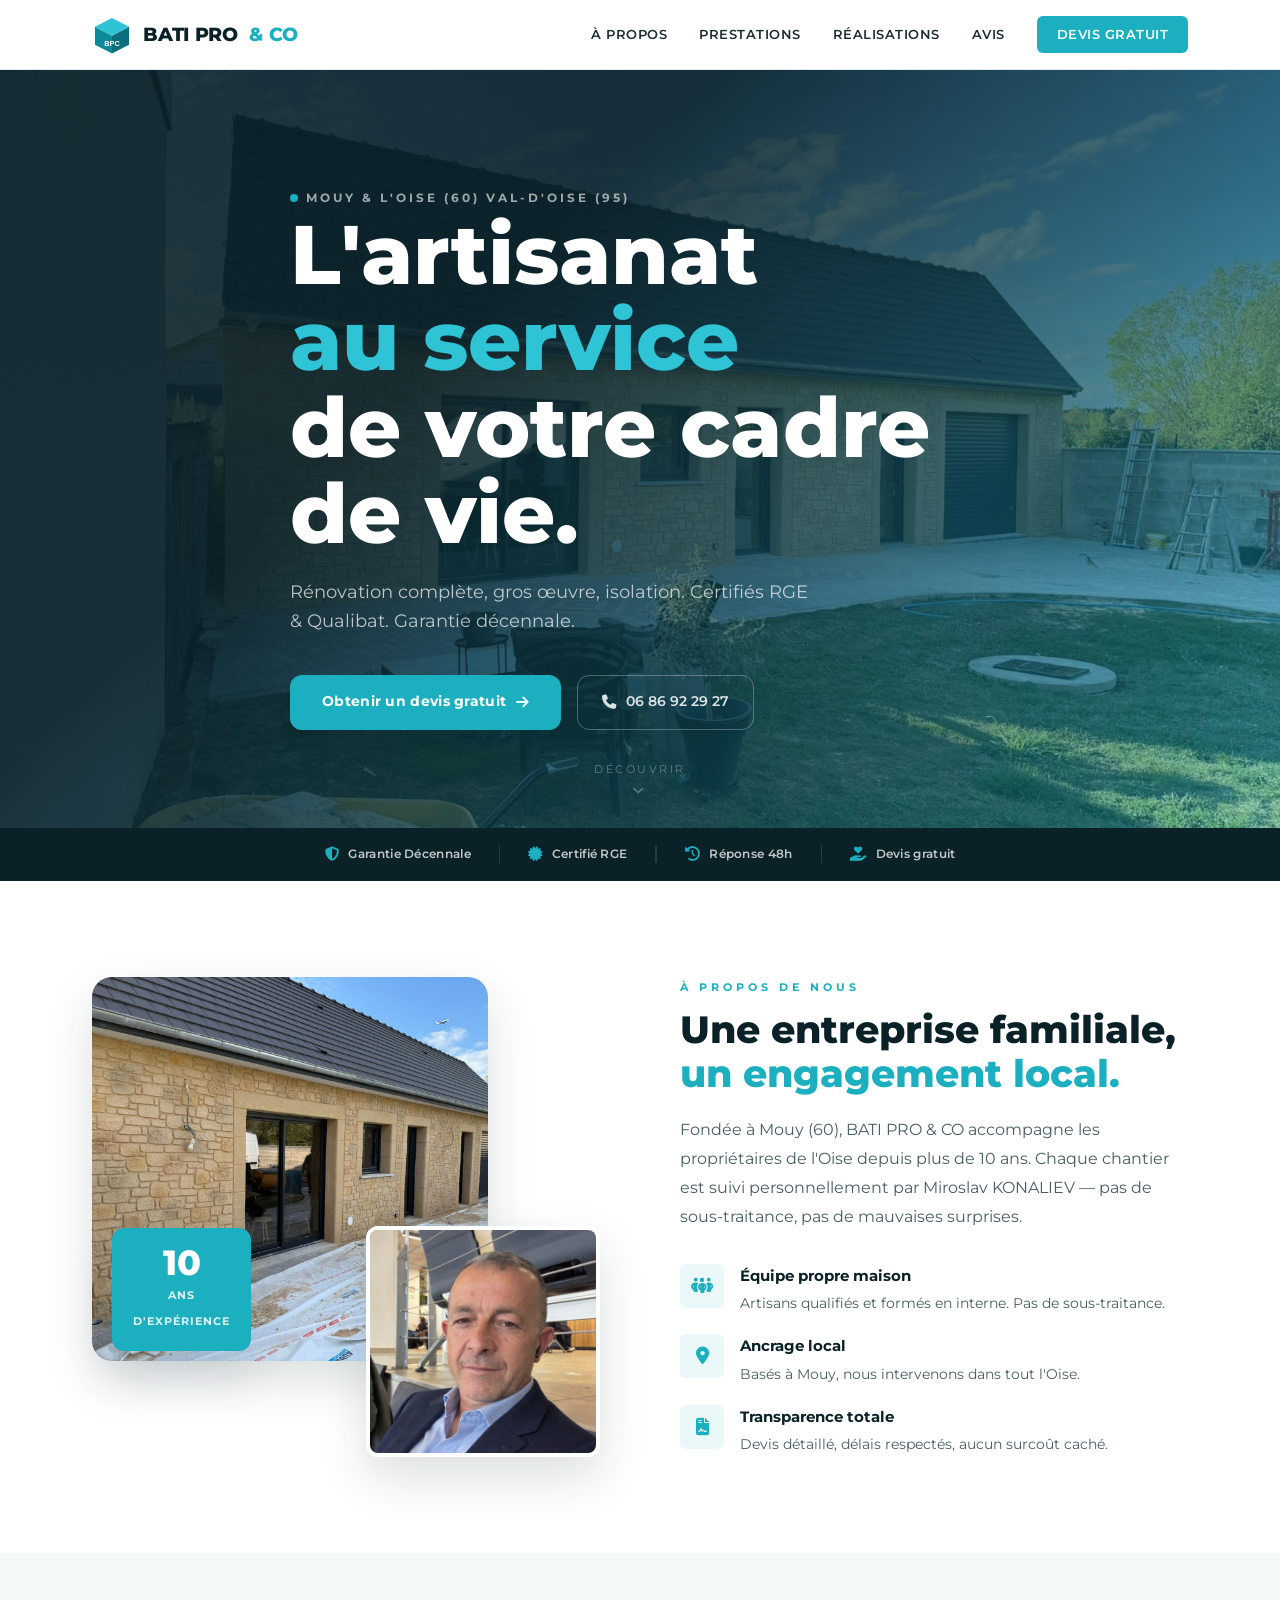
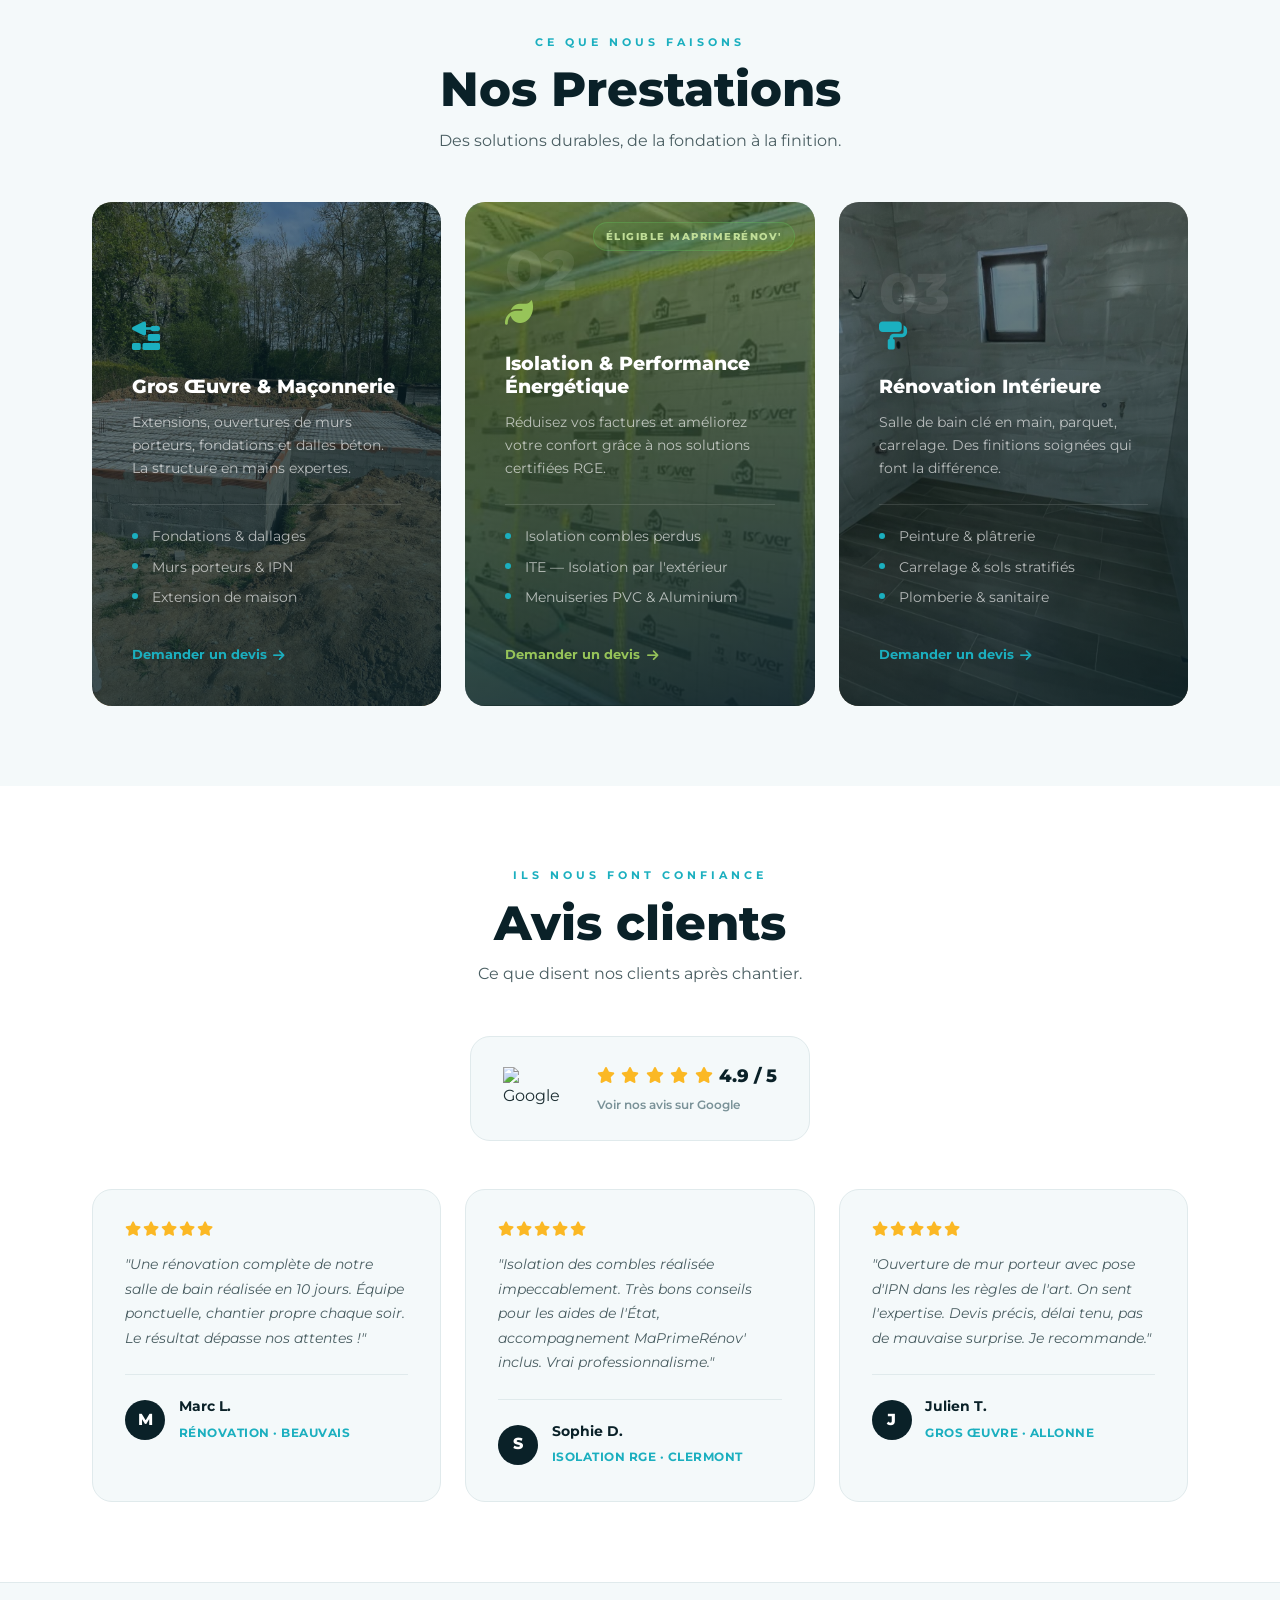
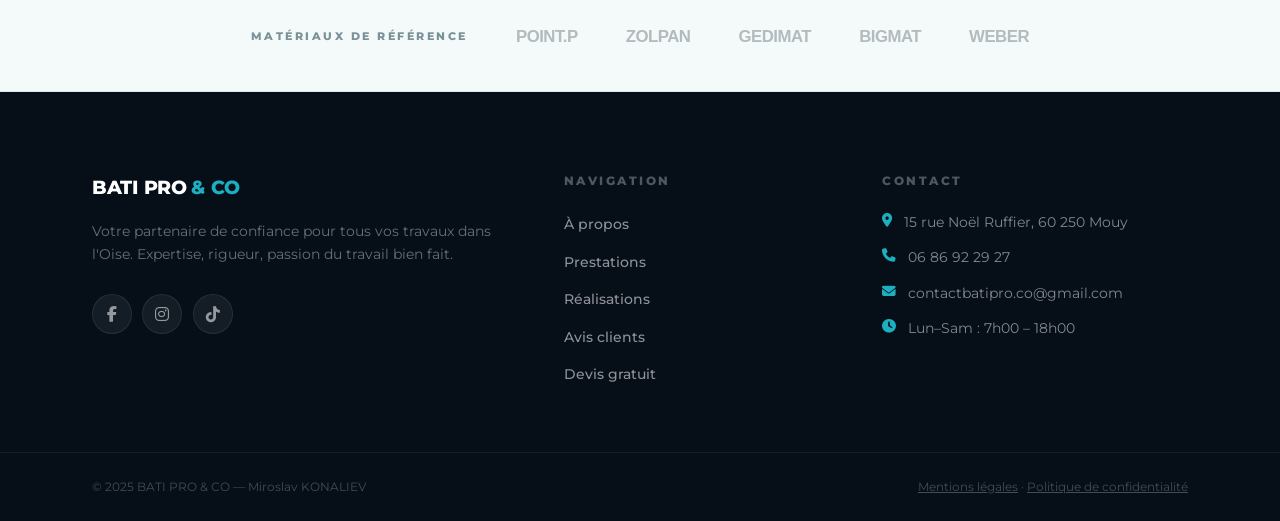
==== commit 0082b3f1: "Add files via upload" ====
--- a/index.html
+++ b/index.html
@@ -43,12 +43,12 @@
 
 
 <!-- ══ 1. HERO ══ -->
-<section class="hero" id="accueil">
+<section class="hero fade-in" id="accueil">
     <div class="hero-bg"></div>
     <div class="hero-inner">
         <div class="hero-text">
             <div class="hero-label">
-                <span class="dot"></span> Mouy &amp; l'Oise (60)
+                <span class="dot"></span> Mouy &amp; l'Oise (60) Val-d'Oise (95)
             </div>
             <h1>
                 L'artisanat <br>
@@ -76,13 +76,13 @@
 
 
 <!-- ══ 2. TRUST BAR ══ -->
-<div class="trust-bar">
+<div class="trust-bar fade-in">
     <div class="trust-inner">
         <div class="trust-item"><i class="fa-solid fa-shield-halved"></i><span>Garantie Décennale</span></div>
         <div class="trust-sep"></div>
         <div class="trust-item"><i class="fa-solid fa-certificate"></i><span>Certifié RGE</span></div>
         <div class="trust-sep"></div>
-        <div class="trust-item"><i class="fa-solid fa-award"></i><span>Qualibat</span></div>
+        
         <div class="trust-sep"></div>
         <div class="trust-item"><i class="fa-solid fa-clock-rotate-left"></i><span>Réponse 48h</span></div>
         <div class="trust-sep"></div>
@@ -92,7 +92,7 @@
 
 
 <!-- ══ 3. À PROPOS ══ -->
-<section class="about" id="apropos">
+<section class="about fade-in" id="apropos">
     <div class="about-inner">
 
         <div class="about-visual">
@@ -142,7 +142,7 @@
 
 
 <!-- ══ 4. PRESTATIONS ══ -->
-<section class="prestations" id="prestations">
+<section class="prestations fade-in" id="prestations">
     <div class="section-head">
         <p class="section-eyebrow">Ce que nous faisons</p>
         <h2>Nos Prestations</h2>
@@ -208,7 +208,7 @@
 
 
 <!-- ══ 5. AVIS ══ -->
-<section class="avis" id="avis">
+<section class="avis fade-in" id="avis">
     <div class="section-head">
         <p class="section-eyebrow">Ils nous font confiance</p>
         <h2>Avis clients</h2>
@@ -259,7 +259,7 @@
 
 
 <!-- ══ PARTENAIRES ══ -->
-<div class="partners">
+<div class="partners fade-in">
     <div class="partners-inner">
         <span class="partners-label">Matériaux de référence</span>
         <div class="partners-list">
@@ -270,7 +270,7 @@
 
 
 <!-- ══ FOOTER ══ -->
-<footer class="footer">
+<footer class="footer fade-in">
     <div class="footer-inner">
         <div class="footer-brand">
             <span class="brand-name">BATI PRO</span>
@@ -344,7 +344,7 @@
 const io = new IntersectionObserver((entries) => {
     entries.forEach(e => { if (e.isIntersecting) { e.target.classList.add('revealed'); io.unobserve(e.target); }});
 }, { threshold: 0.1 });
-document.querySelectorAll('.presta-card, .review-card, .value-item').forEach(el => io.observe(el));
+document.querySelectorAll('.presta-card, .review-card, .value-item, .fade-in').forEach(el => io.observe(el));
 </script>
 </body>
 </html>
--- a/style.css
+++ b/style.css
@@ -168,7 +168,7 @@
     position: absolute; inset: 0;
     background:
         linear-gradient(135deg, rgba(10,33,40,.90) 35%, rgba(27,175,191,.40) 100%),
-        url('https://images.unsplash.com/photo-1504307651254-35680f356dfd?q=80&w=1800&auto=format') center/cover no-repeat;
+        url('images/raval.jpg') center/cover no-repeat;
     z-index: 0;
 }
 .hero-inner {
@@ -547,7 +547,6 @@
     max-width: 1100px; margin: 0 auto;
     padding: 5rem 2rem; gap: 5rem;
 }
-.contact-info {}
 .contact-info h2 {
     font-family: var(--f-display); font-size: clamp(1.6rem, 3vw, 2.2rem);
     font-weight: 800; color: var(--c-navy); line-height: 1.15; margin-bottom: .5rem;
@@ -571,7 +570,6 @@
 .horaire-row strong { color: var(--c-ink); font-weight: 600; }
 
 /* Formulaire contact */
-.contact-form-wrap {}
 .contact-form-wrap h3 { font-family: var(--f-display); font-size: 1.5rem; font-weight: 800; color: var(--c-navy); margin-bottom: .5rem; }
 .contact-form-wrap > p { font-size: .9rem; color: var(--c-slate); margin-bottom: 2rem; line-height: 1.7; }
 .form-row { display: grid; grid-template-columns: 1fr 1fr; gap: 1rem; margin-bottom: 0; }
@@ -596,7 +594,7 @@
 .form-field select {
     background-image: url("data:image/svg+xml,%3Csvg xmlns='http://www.w3.org/2000/svg' width='12' height='12' viewBox='0 0 24 24' fill='none' stroke='%234A5E62' stroke-width='2'%3E%3Cpolyline points='6 9 12 15 18 9'/%3E%3C/svg%3E");
     background-repeat: no-repeat; background-position: right 1rem center;
-    -webkit-appearance: none; cursor: pointer;
+    appearance: none; -webkit-appearance: none; cursor: pointer;
 }
 .upload-zone { border: 2px dashed var(--c-border); border-radius: var(--r-sm); transition: .25s; }
 .upload-zone:hover { border-color: var(--c-teal); background: rgba(27,175,191,.03); }
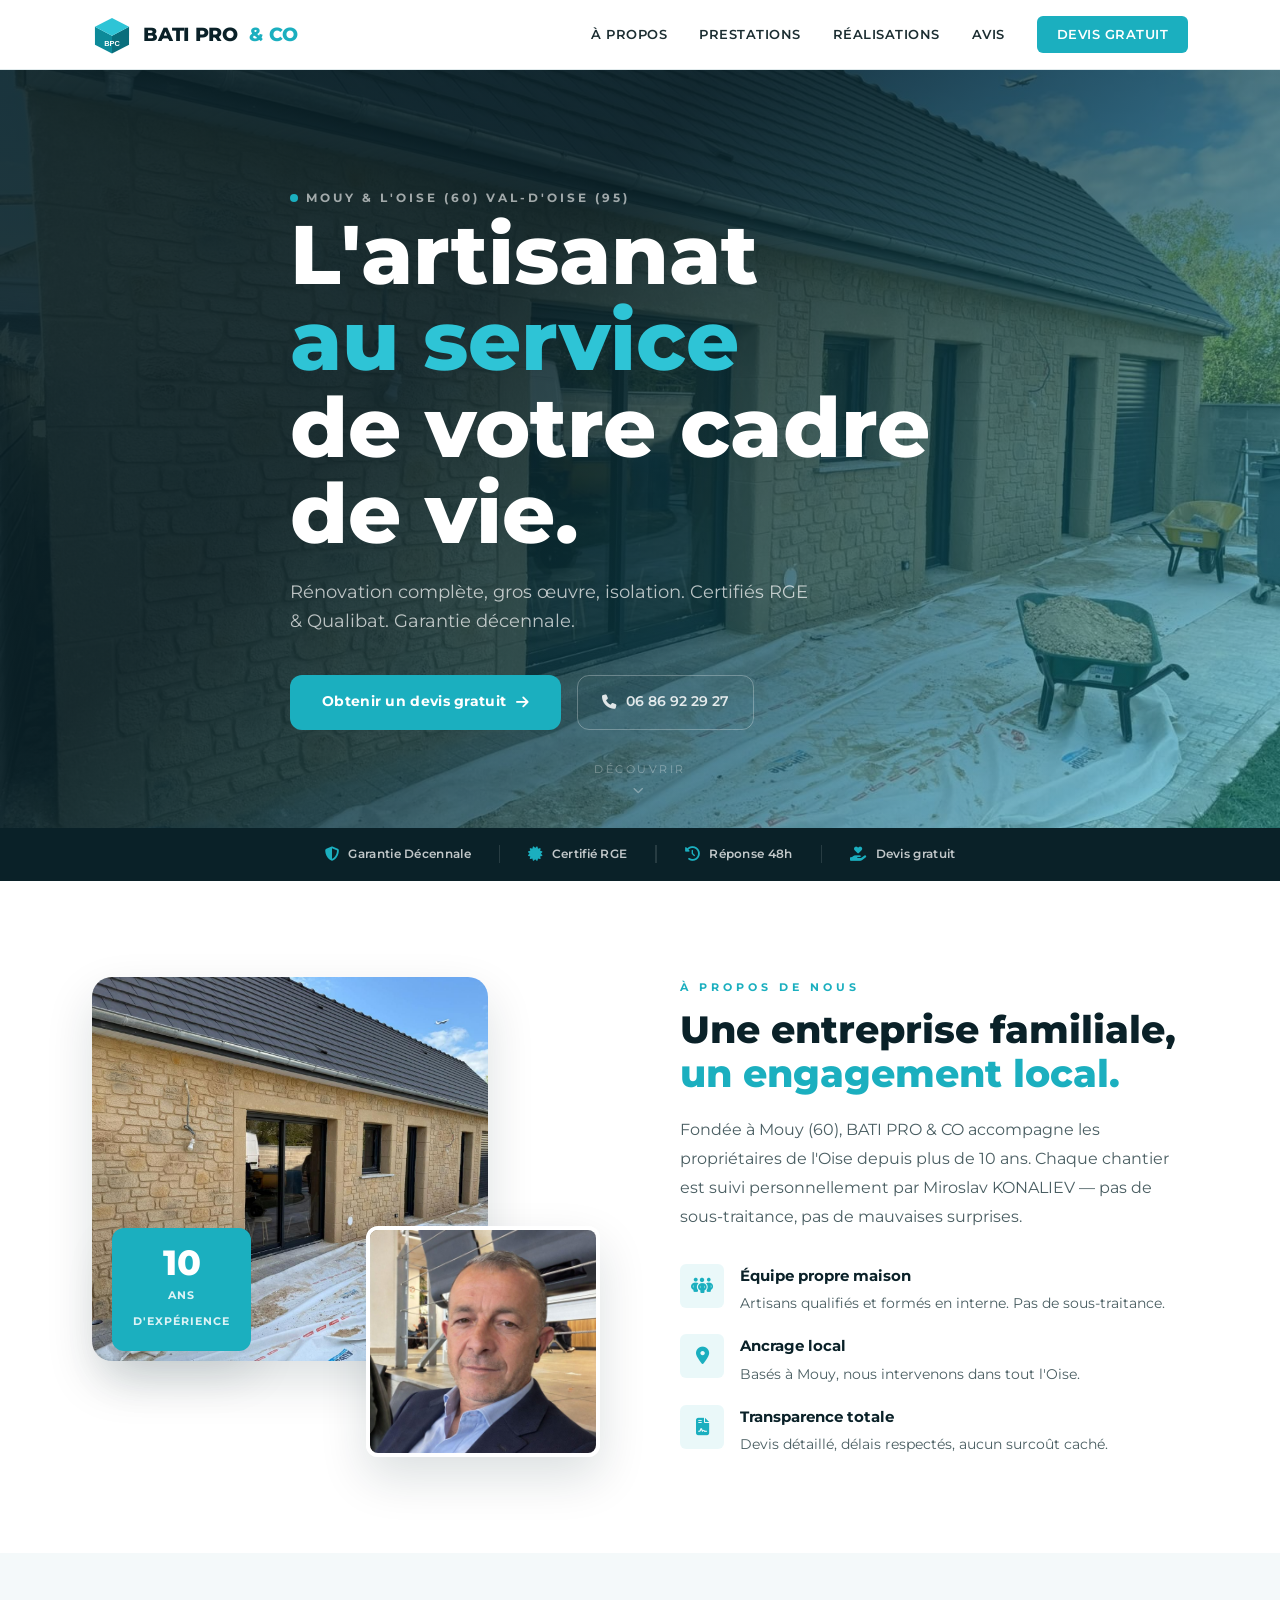
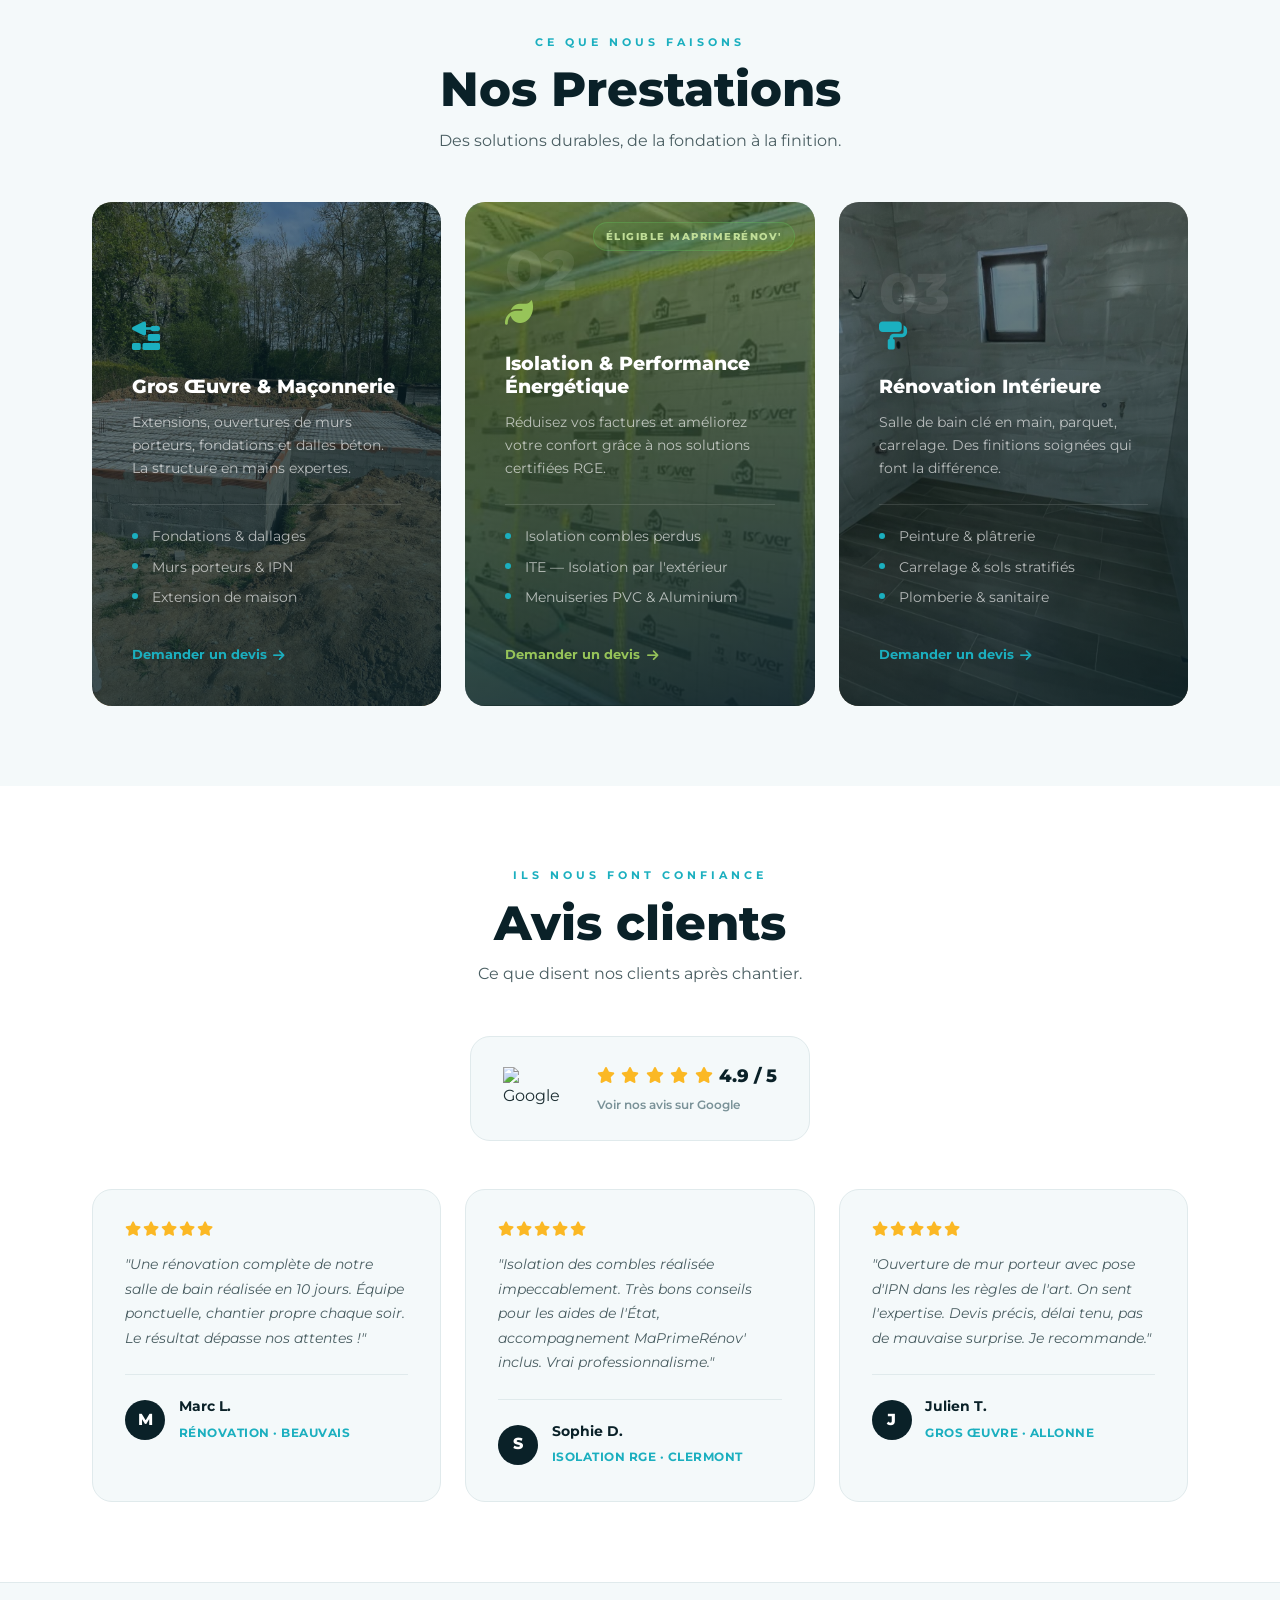
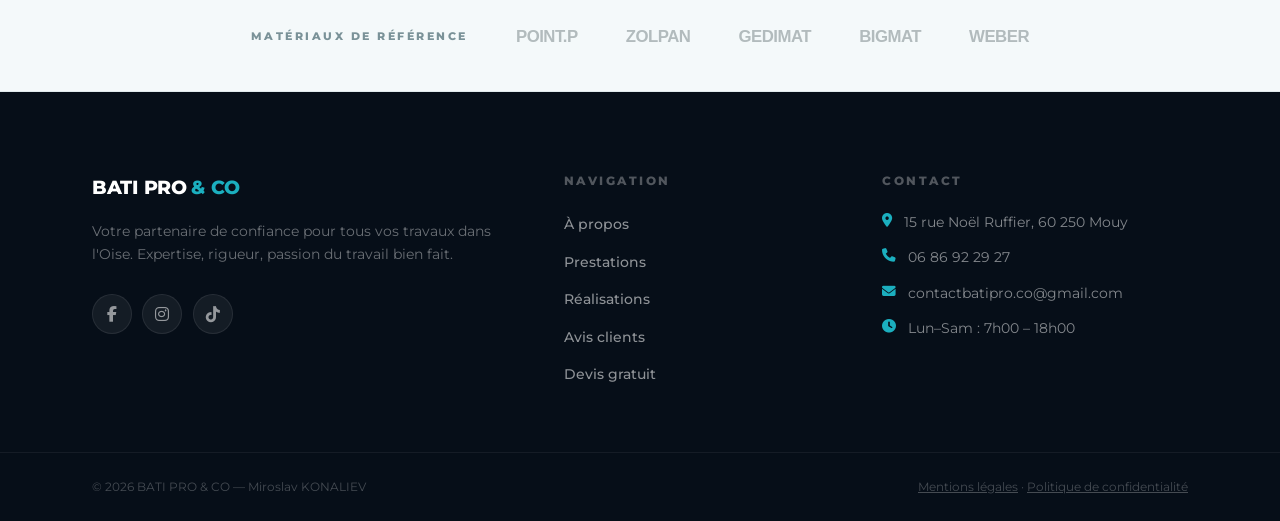
==== commit 187078dd: "Add files via upload" ====
--- a/index.html
+++ b/index.html
@@ -3,9 +3,139 @@
 <head>
     <meta charset="UTF-8">
     <meta name="viewport" content="width=device-width, initial-scale=1.0">
-    <title>BATI PRO & CO | Rénovation BTP – Mouy & l'Oise (60)</title>
-    <meta name="description" content="Entreprise de bâtiment à Mouy (Oise). Gros œuvre, rénovation, isolation certifiée RGE. Devis gratuit – 06 86 92 29 27">
+
+    <!-- ═══ SEO PRIMAIRE ═══ -->
+    <title>BATI PRO & CO | Rénovation & Gros Œuvre – Mouy, Oise (60)</title>
+    <meta name="description" content="Entreprise générale du bâtiment à Mouy (Oise 60). Gros œuvre, rénovation complète, isolation certifiée RGE. Devis gratuit – Miroslav KONALIEV – 06 86 92 29 27">
+    <meta name="author" content="BATI PRO & CO – Miroslav KONALIEV">
+    <meta name="robots" content="index, follow, max-snippet:-1, max-image-preview:large, max-video-preview:-1">
+    <meta name="theme-color" content="#1BAFBF">
+    <link rel="canonical" href="https://www.batipro-and-co.fr/">
+
+    <!-- ═══ OPEN GRAPH ═══ -->
+    <meta property="og:type"         content="website">
+    <meta property="og:locale"       content="fr_FR">
+    <meta property="og:site_name"    content="BATI PRO & CO">
+    <meta property="og:url"          content="https://www.batipro-and-co.fr/">
+    <meta property="og:title"        content="BATI PRO & CO | Rénovation & Gros Œuvre – Mouy, Oise (60)">
+    <meta property="og:description"  content="Entreprise générale du bâtiment à Mouy (Oise). Gros œuvre, rénovation, isolation RGE. Devis gratuit – 06 86 92 29 27">
+    <meta property="og:image"        content="https://www.batipro-and-co.fr/images/og-image.jpg">
+    <meta property="og:image:width"  content="1200">
+    <meta property="og:image:height" content="630">
+    <meta property="og:image:alt"    content="BATI PRO & CO – Chantier de construction dans l'Oise">
+
+    <!-- ═══ TWITTER CARD ═══ -->
+    <meta name="twitter:card"        content="summary_large_image">
+    <meta name="twitter:title"       content="BATI PRO & CO | Rénovation & Gros Œuvre – Mouy, Oise">
+    <meta name="twitter:description" content="Gros œuvre, rénovation, isolation RGE. Devis gratuit – 06 86 92 29 27. Mouy & Oise (60).">
+    <meta name="twitter:image"       content="https://www.batipro-and-co.fr/images/og-image.jpg">
+
+    <!-- ═══ SCHEMA.ORG JSON-LD ═══ -->
+    <script type="application/ld+json">
+    [
+      {
+        "@context": "https://schema.org",
+        "@type": "GeneralContractor",
+        "name": "BATI PRO & CO",
+        "alternateName": "BPC",
+        "url": "https://www.batipro-and-co.fr",
+        "logo": "https://www.batipro-and-co.fr/images/logo-bpc.svg",
+        "image": "https://www.batipro-and-co.fr/images/facade-pierre-reconstruction.jpg",
+        "description": "Entreprise générale du bâtiment basée à Mouy (Oise 60). Spécialisée en gros œuvre, rénovation complète et isolation certifiée RGE.",
+        "telephone": "+33686922927",
+        "email": "contactbatipro.co@gmail.com",
+        "address": {
+          "@type": "PostalAddress",
+          "streetAddress": "15 rue Noël Ruffier",
+          "addressLocality": "Mouy",
+          "postalCode": "60250",
+          "addressRegion": "Oise",
+          "addressCountry": "FR"
+        },
+        "geo": {
+          "@type": "GeoCoordinates",
+          "latitude": 49.3,
+          "longitude": 2.33
+        },
+        "areaServed": [
+          { "@type": "AdministrativeArea", "name": "Oise (60)" },
+          { "@type": "AdministrativeArea", "name": "Val-d'Oise (95)" }
+        ],
+        "openingHoursSpecification": [
+          {
+            "@type": "OpeningHoursSpecification",
+            "dayOfWeek": ["Monday","Tuesday","Wednesday","Thursday","Friday"],
+            "opens": "07:00",
+            "closes": "18:00"
+          },
+          {
+            "@type": "OpeningHoursSpecification",
+            "dayOfWeek": "Saturday",
+            "opens": "08:00",
+            "closes": "13:00"
+          }
+        ],
+        "priceRange": "€€",
+        "currenciesAccepted": "EUR",
+        "paymentAccepted": "Virement bancaire, chèque",
+        "founder": {
+          "@type": "Person",
+          "name": "Miroslav KONALIEV",
+          "jobTitle": "Dirigeant"
+        },
+        "sameAs": [
+          "https://www.batipro-and-co.fr"
+        ]
+      },
+      {
+        "@context": "https://schema.org",
+        "@type": "WebSite",
+        "url": "https://www.batipro-and-co.fr",
+        "name": "BATI PRO & CO",
+        "description": "Entreprise générale du bâtiment – Mouy, Oise",
+        "inLanguage": "fr-FR"
+      },
+      {
+        "@context": "https://schema.org",
+        "@type": "ItemList",
+        "name": "Prestations BATI PRO & CO",
+        "itemListElement": [
+          {
+            "@type": "Service",
+            "position": 1,
+            "name": "Gros Œuvre & Maçonnerie",
+            "description": "Extensions, ouvertures de murs porteurs, fondations et dalles béton dans l'Oise.",
+            "provider": { "@type": "GeneralContractor", "name": "BATI PRO & CO" },
+            "areaServed": "Oise, Hauts-de-France"
+          },
+          {
+            "@type": "Service",
+            "position": 2,
+            "name": "Isolation & Performance Énergétique",
+            "description": "Isolation des combles, ITE façade, menuiseries PVC. Certifié RGE, éligible MaPrimeRénov'.",
+            "provider": { "@type": "GeneralContractor", "name": "BATI PRO & CO" },
+            "areaServed": "Oise, Hauts-de-France"
+          },
+          {
+            "@type": "Service",
+            "position": 3,
+            "name": "Rénovation Intérieure",
+            "description": "Salle de bain clé en main, carrelage, peinture, plomberie. Finitions haut de gamme.",
+            "provider": { "@type": "GeneralContractor", "name": "BATI PRO & CO" },
+            "areaServed": "Oise, Hauts-de-France"
+          }
+        ]
+      }
+    ]
+    </script>
+
+    <!-- ═══ FAVICON ═══ -->
+    <link rel="icon"             type="image/png" href="images/favicon.png">
+    <link rel="apple-touch-icon"                  href="images/favicon.png">
+
+    <!-- ═══ POLICES ═══ -->
     <link rel="preconnect" href="https://fonts.googleapis.com">
+    <link rel="preconnect" href="https://fonts.gstatic.com" crossorigin>
     <link href="https://fonts.googleapis.com/css2?family=Montserrat:wght@300;400;500;600;700;800&display=swap" rel="stylesheet">
     <link href="https://cdnjs.cloudflare.com/ajax/libs/font-awesome/6.5.0/css/all.min.css" rel="stylesheet">
     <link rel="stylesheet" href="style.css">
@@ -97,10 +227,10 @@
 
         <div class="about-visual">
             <div class="about-img-main">
-                <img src="images/facade-pierre-reconstruction.jpg" alt="Réalisation façade pierre – BATI PRO & CO, Oise" loading="lazy">
+                <img src="images/facade-pierre-reconstruction.jpg" alt="Façade pierre reconstituée réalisée par BATI PRO & CO – Oise" loading="lazy" width="800" height="600">
             </div>
             <div class="about-img-secondary">
-                <img src="images/miroslav-konaliev.jpg" alt="Miroslav KONALIEV – Dirigeant BATI PRO & CO" loading="lazy">
+                <img src="images/miroslav-konaliev.jpg" alt="Miroslav KONALIEV – Dirigeant BATI PRO & CO" loading="lazy" width="400" height="500">
             </div>
             <div class="about-badge-float">
                 <strong>10</strong>
@@ -303,7 +433,7 @@
     </div>
     <div class="footer-bottom">
         <div class="footer-bottom-inner">
-            <p>© 2025 BATI PRO &amp; CO — Miroslav KONALIEV</p>
+            <p>© 2026 BATI PRO &amp; CO — Miroslav KONALIEV</p>
             <p><a href="mentions-legales.html">Mentions légales</a> · <a href="mentions-legales.html">Politique de confidentialité</a></p>
         </div>
     </div>
--- a/style.css
+++ b/style.css
@@ -168,7 +168,7 @@
     position: absolute; inset: 0;
     background:
         linear-gradient(135deg, rgba(10,33,40,.90) 35%, rgba(27,175,191,.40) 100%),
-        url('images/raval.jpg') center/cover no-repeat;
+        url('images/facade-pierre-reconstruction.jpg') center/cover no-repeat;
     z-index: 0;
 }
 .hero-inner {
@@ -213,6 +213,16 @@
 @keyframes bob {
     0%,100% { transform: translateX(-50%) translateY(0); }
     50%      { transform: translateX(-50%) translateY(6px); }
+}
+
+.fade-in {
+    opacity: 0;
+    transform: translateY(18px);
+    transition: opacity .6s ease, transform .6s ease;
+}
+.fade-in.revealed {
+    opacity: 1;
+    transform: none;
 }
 
 /* ════════════════════════════════════════════
@@ -694,7 +704,6 @@
 @media (max-width: 480px) {
     .gallery-grid { grid-template-columns: 1fr; grid-auto-rows: 220px; }
     .gallery-item--wide { grid-column: auto; }
-    .trust-item span { display: none; }
     .partners-inner { gap: 1.5rem; }
     .partners-list { gap: 1rem 2rem; }
 }
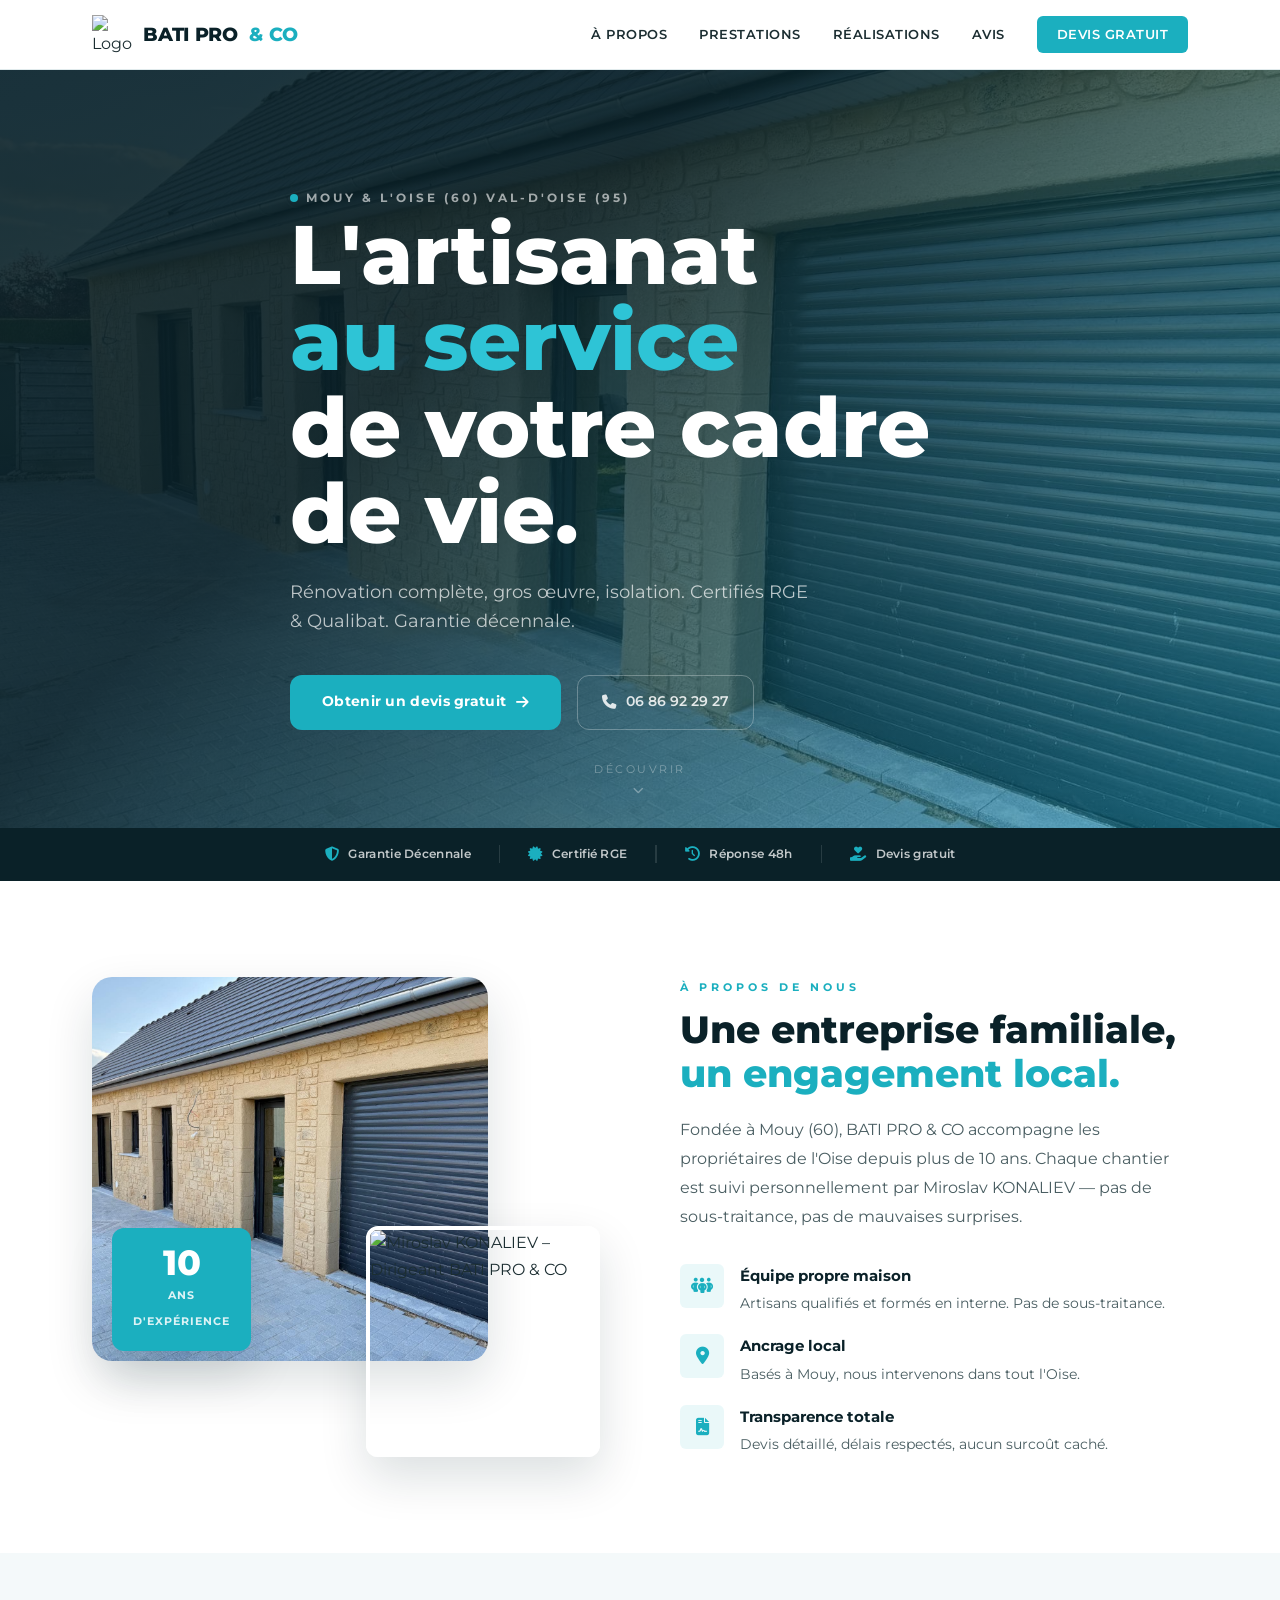
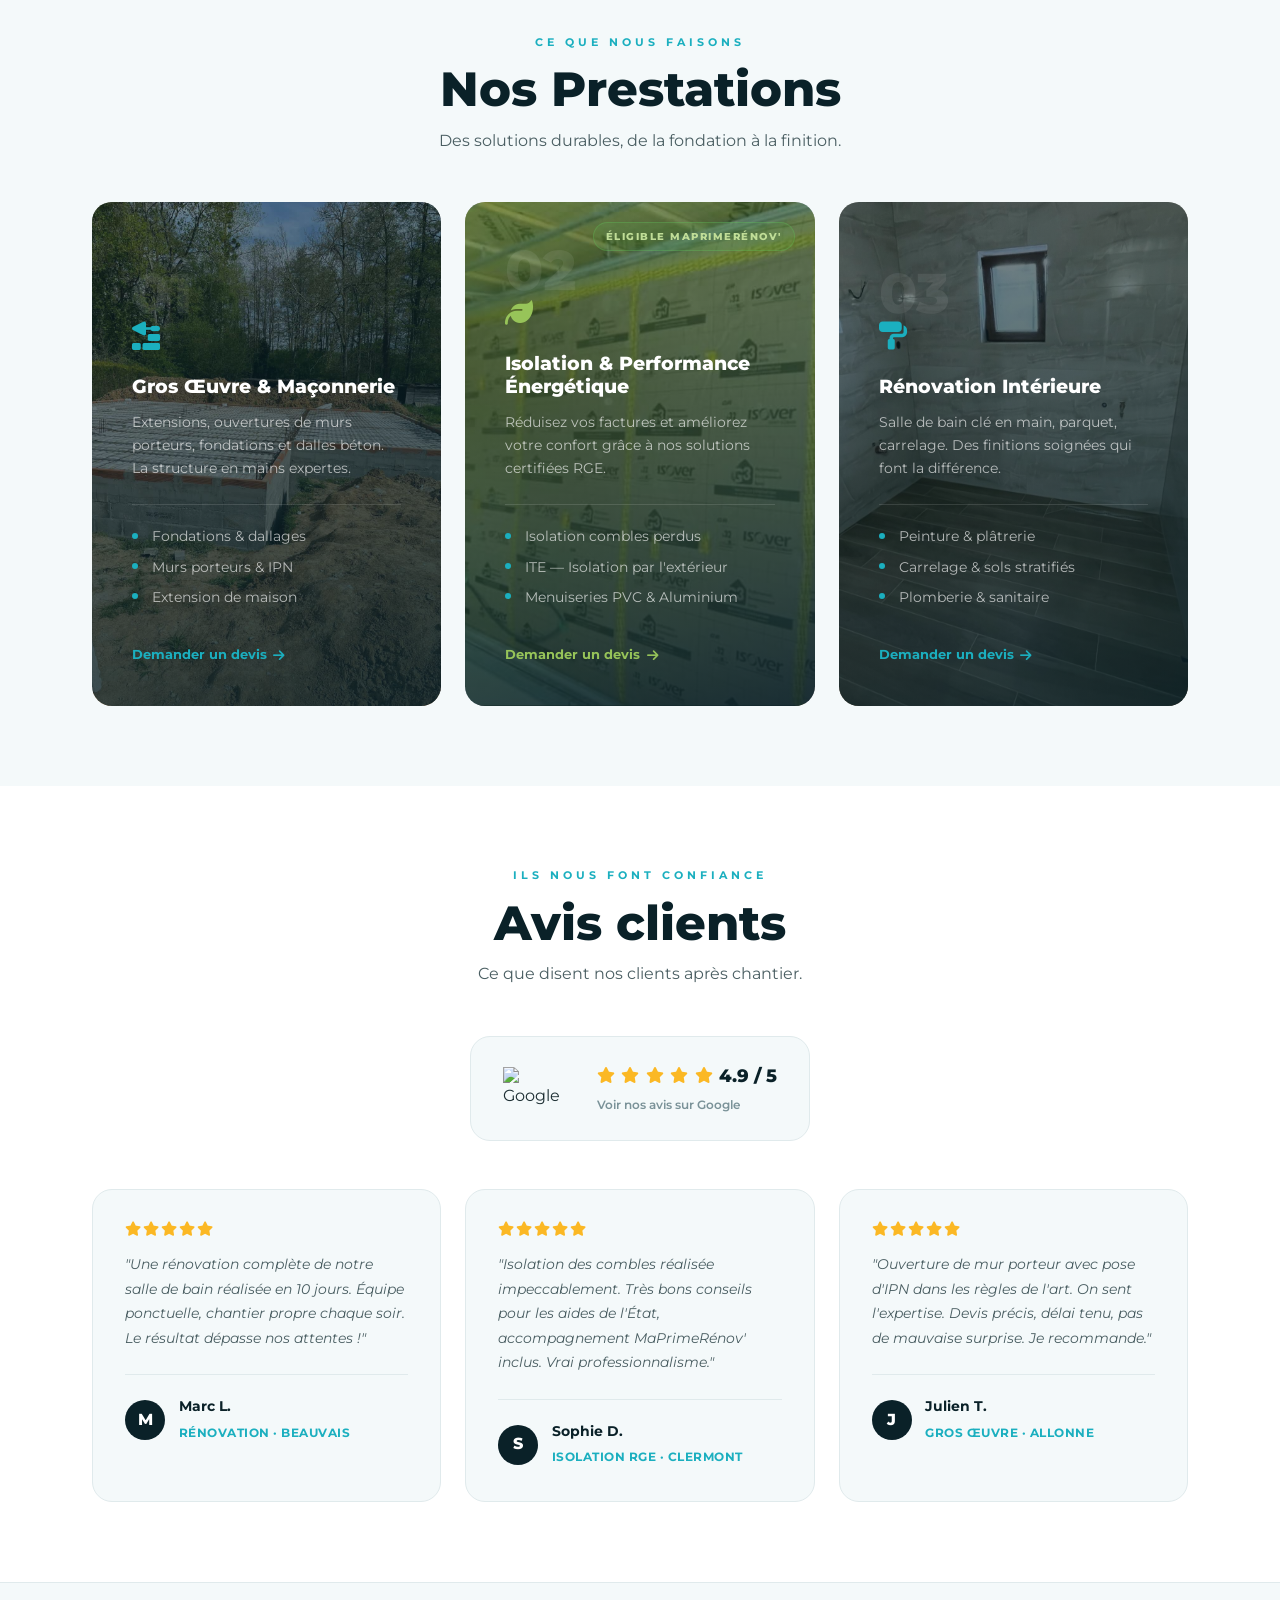
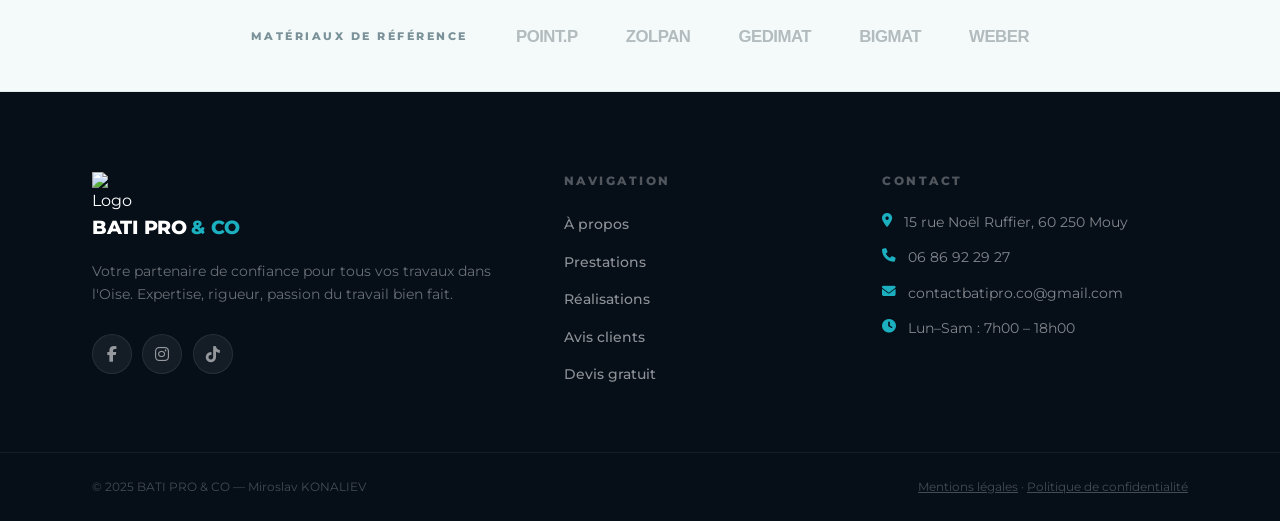
==== commit 71ee06c5: "Add files via upload" ====
--- a/index.html
+++ b/index.html
@@ -3,139 +3,9 @@
 <head>
     <meta charset="UTF-8">
     <meta name="viewport" content="width=device-width, initial-scale=1.0">
-
-    <!-- ═══ SEO PRIMAIRE ═══ -->
-    <title>BATI PRO & CO | Rénovation & Gros Œuvre – Mouy, Oise (60)</title>
-    <meta name="description" content="Entreprise générale du bâtiment à Mouy (Oise 60). Gros œuvre, rénovation complète, isolation certifiée RGE. Devis gratuit – Miroslav KONALIEV – 06 86 92 29 27">
-    <meta name="author" content="BATI PRO & CO – Miroslav KONALIEV">
-    <meta name="robots" content="index, follow, max-snippet:-1, max-image-preview:large, max-video-preview:-1">
-    <meta name="theme-color" content="#1BAFBF">
-    <link rel="canonical" href="https://www.batipro-and-co.fr/">
-
-    <!-- ═══ OPEN GRAPH ═══ -->
-    <meta property="og:type"         content="website">
-    <meta property="og:locale"       content="fr_FR">
-    <meta property="og:site_name"    content="BATI PRO & CO">
-    <meta property="og:url"          content="https://www.batipro-and-co.fr/">
-    <meta property="og:title"        content="BATI PRO & CO | Rénovation & Gros Œuvre – Mouy, Oise (60)">
-    <meta property="og:description"  content="Entreprise générale du bâtiment à Mouy (Oise). Gros œuvre, rénovation, isolation RGE. Devis gratuit – 06 86 92 29 27">
-    <meta property="og:image"        content="https://www.batipro-and-co.fr/images/og-image.jpg">
-    <meta property="og:image:width"  content="1200">
-    <meta property="og:image:height" content="630">
-    <meta property="og:image:alt"    content="BATI PRO & CO – Chantier de construction dans l'Oise">
-
-    <!-- ═══ TWITTER CARD ═══ -->
-    <meta name="twitter:card"        content="summary_large_image">
-    <meta name="twitter:title"       content="BATI PRO & CO | Rénovation & Gros Œuvre – Mouy, Oise">
-    <meta name="twitter:description" content="Gros œuvre, rénovation, isolation RGE. Devis gratuit – 06 86 92 29 27. Mouy & Oise (60).">
-    <meta name="twitter:image"       content="https://www.batipro-and-co.fr/images/og-image.jpg">
-
-    <!-- ═══ SCHEMA.ORG JSON-LD ═══ -->
-    <script type="application/ld+json">
-    [
-      {
-        "@context": "https://schema.org",
-        "@type": "GeneralContractor",
-        "name": "BATI PRO & CO",
-        "alternateName": "BPC",
-        "url": "https://www.batipro-and-co.fr",
-        "logo": "https://www.batipro-and-co.fr/images/logo-bpc.svg",
-        "image": "https://www.batipro-and-co.fr/images/facade-pierre-reconstruction.jpg",
-        "description": "Entreprise générale du bâtiment basée à Mouy (Oise 60). Spécialisée en gros œuvre, rénovation complète et isolation certifiée RGE.",
-        "telephone": "+33686922927",
-        "email": "contactbatipro.co@gmail.com",
-        "address": {
-          "@type": "PostalAddress",
-          "streetAddress": "15 rue Noël Ruffier",
-          "addressLocality": "Mouy",
-          "postalCode": "60250",
-          "addressRegion": "Oise",
-          "addressCountry": "FR"
-        },
-        "geo": {
-          "@type": "GeoCoordinates",
-          "latitude": 49.3,
-          "longitude": 2.33
-        },
-        "areaServed": [
-          { "@type": "AdministrativeArea", "name": "Oise (60)" },
-          { "@type": "AdministrativeArea", "name": "Val-d'Oise (95)" }
-        ],
-        "openingHoursSpecification": [
-          {
-            "@type": "OpeningHoursSpecification",
-            "dayOfWeek": ["Monday","Tuesday","Wednesday","Thursday","Friday"],
-            "opens": "07:00",
-            "closes": "18:00"
-          },
-          {
-            "@type": "OpeningHoursSpecification",
-            "dayOfWeek": "Saturday",
-            "opens": "08:00",
-            "closes": "13:00"
-          }
-        ],
-        "priceRange": "€€",
-        "currenciesAccepted": "EUR",
-        "paymentAccepted": "Virement bancaire, chèque",
-        "founder": {
-          "@type": "Person",
-          "name": "Miroslav KONALIEV",
-          "jobTitle": "Dirigeant"
-        },
-        "sameAs": [
-          "https://www.batipro-and-co.fr"
-        ]
-      },
-      {
-        "@context": "https://schema.org",
-        "@type": "WebSite",
-        "url": "https://www.batipro-and-co.fr",
-        "name": "BATI PRO & CO",
-        "description": "Entreprise générale du bâtiment – Mouy, Oise",
-        "inLanguage": "fr-FR"
-      },
-      {
-        "@context": "https://schema.org",
-        "@type": "ItemList",
-        "name": "Prestations BATI PRO & CO",
-        "itemListElement": [
-          {
-            "@type": "Service",
-            "position": 1,
-            "name": "Gros Œuvre & Maçonnerie",
-            "description": "Extensions, ouvertures de murs porteurs, fondations et dalles béton dans l'Oise.",
-            "provider": { "@type": "GeneralContractor", "name": "BATI PRO & CO" },
-            "areaServed": "Oise, Hauts-de-France"
-          },
-          {
-            "@type": "Service",
-            "position": 2,
-            "name": "Isolation & Performance Énergétique",
-            "description": "Isolation des combles, ITE façade, menuiseries PVC. Certifié RGE, éligible MaPrimeRénov'.",
-            "provider": { "@type": "GeneralContractor", "name": "BATI PRO & CO" },
-            "areaServed": "Oise, Hauts-de-France"
-          },
-          {
-            "@type": "Service",
-            "position": 3,
-            "name": "Rénovation Intérieure",
-            "description": "Salle de bain clé en main, carrelage, peinture, plomberie. Finitions haut de gamme.",
-            "provider": { "@type": "GeneralContractor", "name": "BATI PRO & CO" },
-            "areaServed": "Oise, Hauts-de-France"
-          }
-        ]
-      }
-    ]
-    </script>
-
-    <!-- ═══ FAVICON ═══ -->
-    <link rel="icon"             type="image/png" href="images/favicon.png">
-    <link rel="apple-touch-icon"                  href="images/favicon.png">
-
-    <!-- ═══ POLICES ═══ -->
+    <title>BATI PRO & CO | Rénovation BTP – Mouy & l'Oise (60)</title>
+    <meta name="description" content="Entreprise de bâtiment à Mouy (Oise). Gros œuvre, rénovation, isolation certifiée RGE. Devis gratuit – 06 86 92 29 27">
     <link rel="preconnect" href="https://fonts.googleapis.com">
-    <link rel="preconnect" href="https://fonts.gstatic.com" crossorigin>
     <link href="https://fonts.googleapis.com/css2?family=Montserrat:wght@300;400;500;600;700;800&display=swap" rel="stylesheet">
     <link href="https://cdnjs.cloudflare.com/ajax/libs/font-awesome/6.5.0/css/all.min.css" rel="stylesheet">
     <link rel="stylesheet" href="style.css">
@@ -146,16 +16,11 @@
 <header class="header" id="header">
     <div class="nav-inner">
         <a href="index.html" class="brand">
-            <svg class="brand-logo" xmlns="http://www.w3.org/2000/svg" viewBox="0 0 54 54" width="40" height="40">
-                <polygon points="4,16 27,28 27,52 4,40" fill="#0D8A99"/>
-                <polygon points="27,28 50,16 50,40 27,52" fill="#0A6E7C"/>
-                <polygon points="4,16 27,4 50,16 27,28" fill="#2EC4D6"/>
-                <text x="27" y="42" font-family="Arial Black,Arial" font-weight="900" font-size="10" fill="white" text-anchor="middle">BPC</text>
-            </svg>
+            <img src="images/logo-bpc.svg" alt="Logo BPC" class="brand-logo" width="40" height="40">
+            
             <span class="brand-name">BATI PRO</span>
             <span class="brand-amp">&amp; CO</span>
         </a>
-
         <nav class="nav-links" id="navLinks">
             <a href="#apropos">À propos</a>
             <a href="#prestations">Prestations</a>
@@ -163,7 +28,6 @@
             <a href="#avis">Avis</a>
             <a href="contact.html" class="nav-btn">Devis gratuit</a>
         </nav>
-
         <button class="burger" id="burger" aria-label="Menu" aria-expanded="false">
             <span></span><span></span><span></span>
         </button>
@@ -227,10 +91,10 @@
 
         <div class="about-visual">
             <div class="about-img-main">
-                <img src="images/facade-pierre-reconstruction.jpg" alt="Façade pierre reconstituée réalisée par BATI PRO & CO – Oise" loading="lazy" width="800" height="600">
+                <img src="images/facade-pierre-reconstruction.jpg" alt="Réalisation façade pierre – BATI PRO & CO, Oise" loading="lazy">
             </div>
             <div class="about-img-secondary">
-                <img src="images/miroslav-konaliev.jpg" alt="Miroslav KONALIEV – Dirigeant BATI PRO & CO" loading="lazy" width="400" height="500">
+                <img src="images/miroslav-konalie .jpg" alt="Miroslav KONALIEV – Dirigeant BATI PRO & CO" loading="lazy">
             </div>
             <div class="about-badge-float">
                 <strong>10</strong>
@@ -403,6 +267,7 @@
 <footer class="footer fade-in">
     <div class="footer-inner">
         <div class="footer-brand">
+            <img src="images/logo-bpc.svg" alt="Logo BPC" class="brand-logo" width="40" height="40">
             <span class="brand-name">BATI PRO</span>
             <span class="brand-amp">&amp; CO</span>
             <p>Votre partenaire de confiance pour tous vos travaux dans l'Oise. Expertise, rigueur, passion du travail bien fait.</p>
@@ -433,7 +298,7 @@
     </div>
     <div class="footer-bottom">
         <div class="footer-bottom-inner">
-            <p>© 2026 BATI PRO &amp; CO — Miroslav KONALIEV</p>
+            <p>© 2025 BATI PRO &amp; CO — Miroslav KONALIEV</p>
             <p><a href="mentions-legales.html">Mentions légales</a> · <a href="mentions-legales.html">Politique de confidentialité</a></p>
         </div>
     </div>
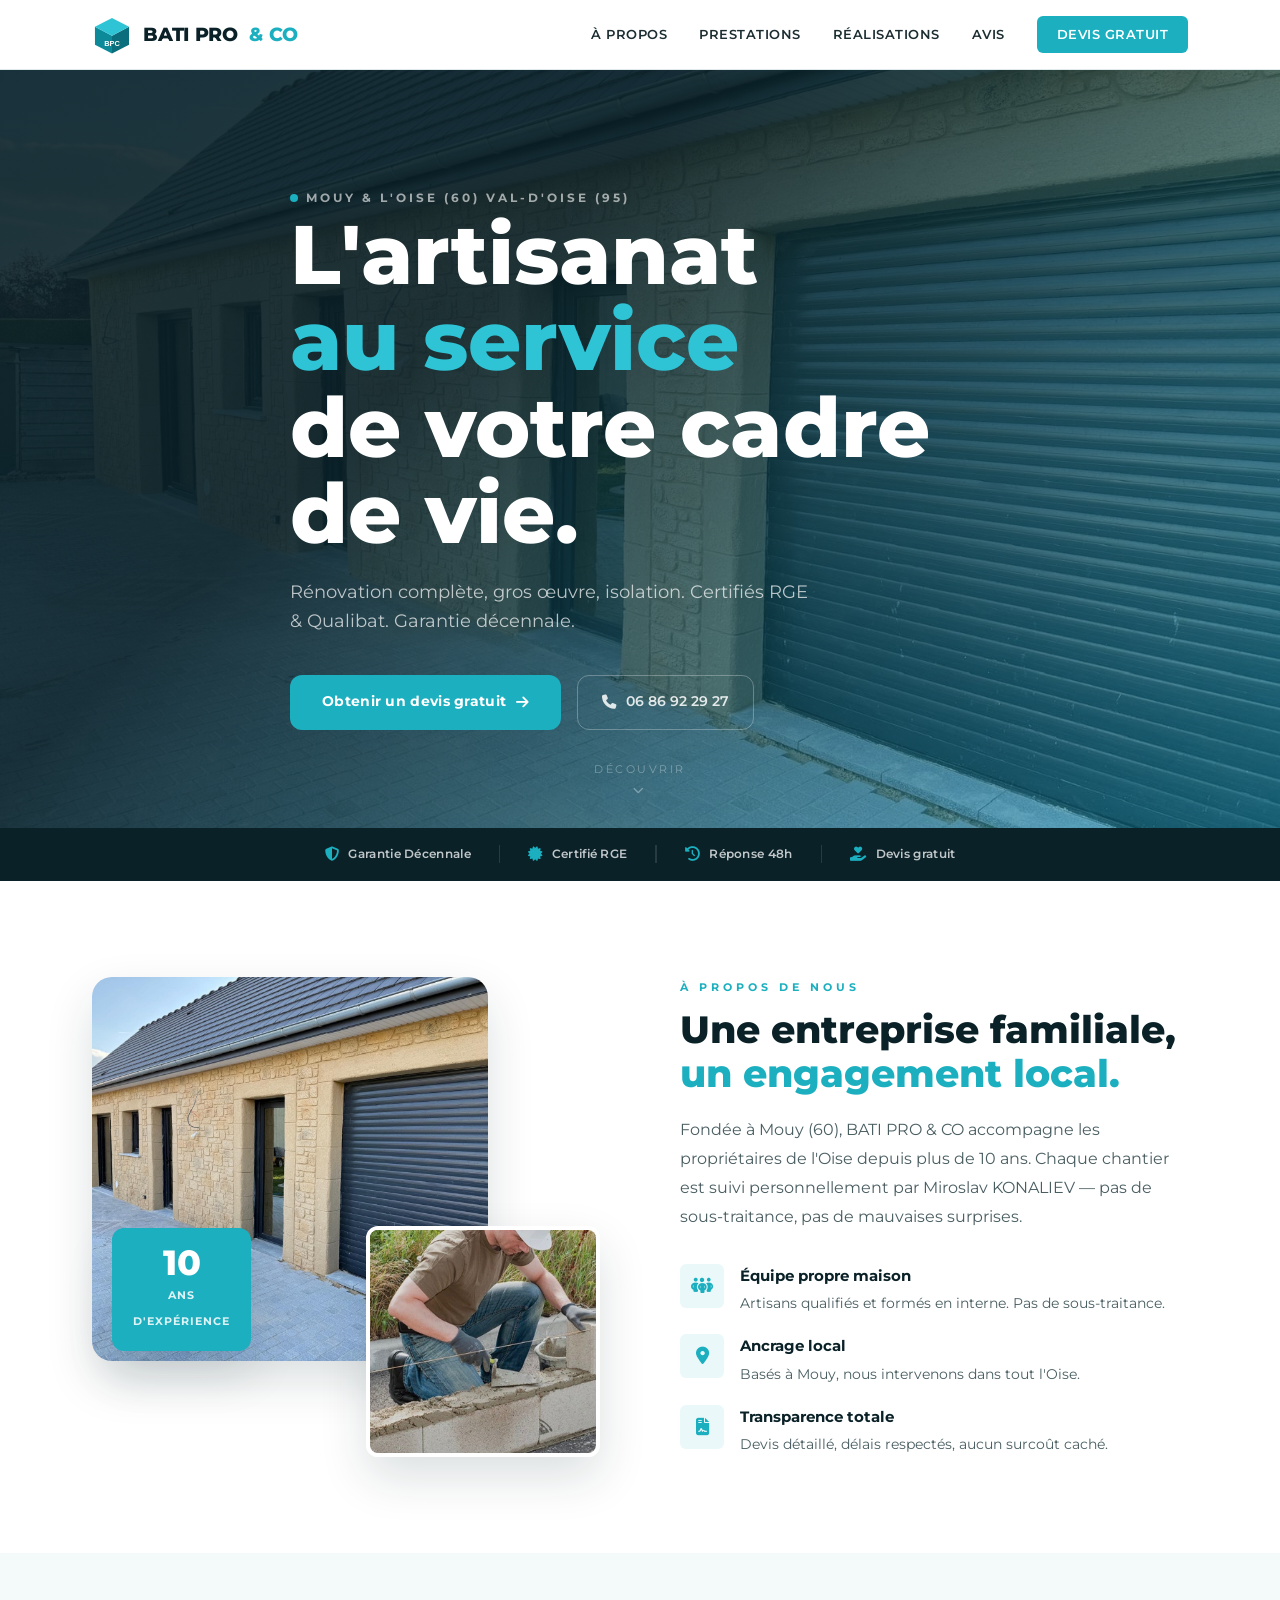
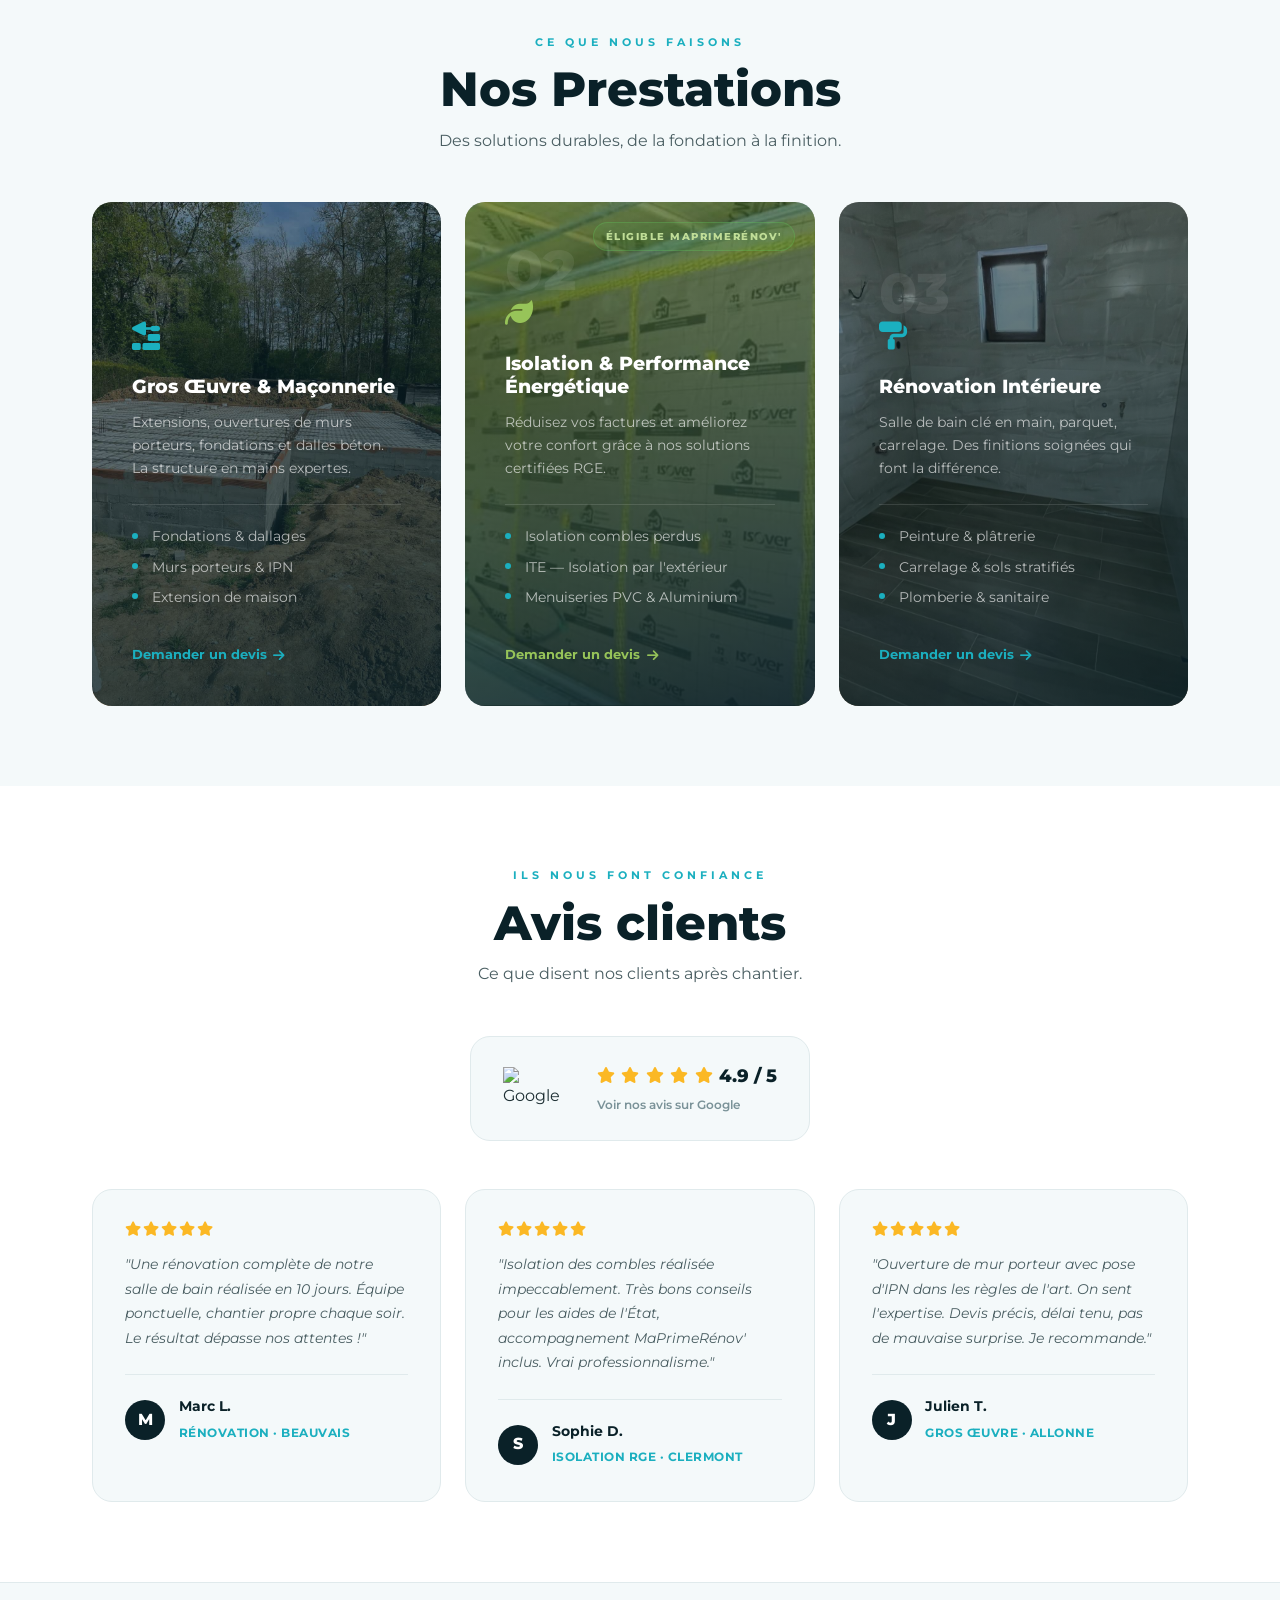
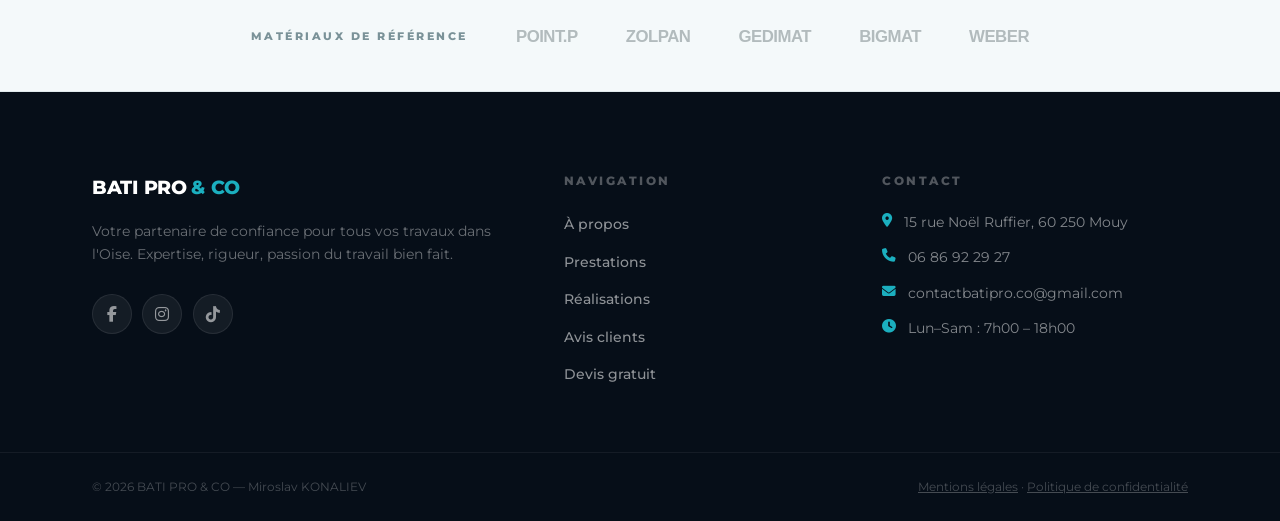
==== commit 3336dfa5: "Add files via upload" ====
--- a/index.html
+++ b/index.html
@@ -3,9 +3,139 @@
 <head>
     <meta charset="UTF-8">
     <meta name="viewport" content="width=device-width, initial-scale=1.0">
-    <title>BATI PRO & CO | Rénovation BTP – Mouy & l'Oise (60)</title>
-    <meta name="description" content="Entreprise de bâtiment à Mouy (Oise). Gros œuvre, rénovation, isolation certifiée RGE. Devis gratuit – 06 86 92 29 27">
+
+    <!-- ═══ SEO PRIMAIRE ═══ -->
+    <title>BATI PRO & CO | Rénovation & Gros Œuvre – Mouy, Oise (60)</title>
+    <meta name="description" content="Entreprise générale du bâtiment à Mouy (Oise 60). Gros œuvre, rénovation complète, isolation certifiée RGE. Devis gratuit – Miroslav KONALIEV – 06 86 92 29 27">
+    <meta name="author" content="BATI PRO & CO – Miroslav KONALIEV">
+    <meta name="robots" content="index, follow, max-snippet:-1, max-image-preview:large, max-video-preview:-1">
+    <meta name="theme-color" content="#1BAFBF">
+    <link rel="canonical" href="https://www.batipro-and-co.fr/">
+
+    <!-- ═══ OPEN GRAPH ═══ -->
+    <meta property="og:type"         content="website">
+    <meta property="og:locale"       content="fr_FR">
+    <meta property="og:site_name"    content="BATI PRO & CO">
+    <meta property="og:url"          content="https://www.batipro-and-co.fr/">
+    <meta property="og:title"        content="BATI PRO & CO | Rénovation & Gros Œuvre – Mouy, Oise (60)">
+    <meta property="og:description"  content="Entreprise générale du bâtiment à Mouy (Oise). Gros œuvre, rénovation, isolation RGE. Devis gratuit – 06 86 92 29 27">
+    <meta property="og:image"        content="https://www.batipro-and-co.fr/images/og-image.jpg">
+    <meta property="og:image:width"  content="1200">
+    <meta property="og:image:height" content="630">
+    <meta property="og:image:alt"    content="BATI PRO & CO – Chantier de construction dans l'Oise">
+
+    <!-- ═══ TWITTER CARD ═══ -->
+    <meta name="twitter:card"        content="summary_large_image">
+    <meta name="twitter:title"       content="BATI PRO & CO | Rénovation & Gros Œuvre – Mouy, Oise">
+    <meta name="twitter:description" content="Gros œuvre, rénovation, isolation RGE. Devis gratuit – 06 86 92 29 27. Mouy & Oise (60).">
+    <meta name="twitter:image"       content="https://www.batipro-and-co.fr/images/og-image.jpg">
+
+    <!-- ═══ SCHEMA.ORG JSON-LD ═══ -->
+    <script type="application/ld+json">
+    [
+      {
+        "@context": "https://schema.org",
+        "@type": "GeneralContractor",
+        "name": "BATI PRO & CO",
+        "alternateName": "BPC",
+        "url": "https://www.batipro-and-co.fr",
+        "logo": "https://www.batipro-and-co.fr/images/logo-bpc.svg",
+        "image": "https://www.batipro-and-co.fr/images/facade-pierre-reconstruction.jpg",
+        "description": "Entreprise générale du bâtiment basée à Mouy (Oise 60). Spécialisée en gros œuvre, rénovation complète et isolation certifiée RGE.",
+        "telephone": "+33686922927",
+        "email": "contactbatipro.co@gmail.com",
+        "address": {
+          "@type": "PostalAddress",
+          "streetAddress": "15 rue Noël Ruffier",
+          "addressLocality": "Mouy",
+          "postalCode": "60250",
+          "addressRegion": "Oise",
+          "addressCountry": "FR"
+        },
+        "geo": {
+          "@type": "GeoCoordinates",
+          "latitude": 49.3,
+          "longitude": 2.33
+        },
+        "areaServed": [
+          { "@type": "AdministrativeArea", "name": "Oise (60)" },
+          { "@type": "AdministrativeArea", "name": "Val-d'Oise (95)" }
+        ],
+        "openingHoursSpecification": [
+          {
+            "@type": "OpeningHoursSpecification",
+            "dayOfWeek": ["Monday","Tuesday","Wednesday","Thursday","Friday"],
+            "opens": "07:00",
+            "closes": "18:00"
+          },
+          {
+            "@type": "OpeningHoursSpecification",
+            "dayOfWeek": "Saturday",
+            "opens": "08:00",
+            "closes": "13:00"
+          }
+        ],
+        "priceRange": "€€",
+        "currenciesAccepted": "EUR",
+        "paymentAccepted": "Virement bancaire, chèque",
+        "founder": {
+          "@type": "Person",
+          "name": "Miroslav KONALIEV",
+          "jobTitle": "Dirigeant"
+        },
+        "sameAs": [
+          "https://www.batipro-and-co.fr"
+        ]
+      },
+      {
+        "@context": "https://schema.org",
+        "@type": "WebSite",
+        "url": "https://www.batipro-and-co.fr",
+        "name": "BATI PRO & CO",
+        "description": "Entreprise générale du bâtiment – Mouy, Oise",
+        "inLanguage": "fr-FR"
+      },
+      {
+        "@context": "https://schema.org",
+        "@type": "ItemList",
+        "name": "Prestations BATI PRO & CO",
+        "itemListElement": [
+          {
+            "@type": "Service",
+            "position": 1,
+            "name": "Gros Œuvre & Maçonnerie",
+            "description": "Extensions, ouvertures de murs porteurs, fondations et dalles béton dans l'Oise.",
+            "provider": { "@type": "GeneralContractor", "name": "BATI PRO & CO" },
+            "areaServed": "Oise, Hauts-de-France"
+          },
+          {
+            "@type": "Service",
+            "position": 2,
+            "name": "Isolation & Performance Énergétique",
+            "description": "Isolation des combles, ITE façade, menuiseries PVC. Certifié RGE, éligible MaPrimeRénov'.",
+            "provider": { "@type": "GeneralContractor", "name": "BATI PRO & CO" },
+            "areaServed": "Oise, Hauts-de-France"
+          },
+          {
+            "@type": "Service",
+            "position": 3,
+            "name": "Rénovation Intérieure",
+            "description": "Salle de bain clé en main, carrelage, peinture, plomberie. Finitions haut de gamme.",
+            "provider": { "@type": "GeneralContractor", "name": "BATI PRO & CO" },
+            "areaServed": "Oise, Hauts-de-France"
+          }
+        ]
+      }
+    ]
+    </script>
+
+    <!-- ═══ FAVICON ═══ -->
+    <link rel="icon"             type="image/png" href="images/favicon.png">
+    <link rel="apple-touch-icon"                  href="images/favicon.png">
+
+    <!-- ═══ POLICES ═══ -->
     <link rel="preconnect" href="https://fonts.googleapis.com">
+    <link rel="preconnect" href="https://fonts.gstatic.com" crossorigin>
     <link href="https://fonts.googleapis.com/css2?family=Montserrat:wght@300;400;500;600;700;800&display=swap" rel="stylesheet">
     <link href="https://cdnjs.cloudflare.com/ajax/libs/font-awesome/6.5.0/css/all.min.css" rel="stylesheet">
     <link rel="stylesheet" href="style.css">
@@ -16,11 +146,16 @@
 <header class="header" id="header">
     <div class="nav-inner">
         <a href="index.html" class="brand">
-            <img src="images/logo-bpc.svg" alt="Logo BPC" class="brand-logo" width="40" height="40">
-            
+            <svg class="brand-logo" xmlns="http://www.w3.org/2000/svg" viewBox="0 0 54 54" width="40" height="40">
+                <polygon points="4,16 27,28 27,52 4,40" fill="#0D8A99"/>
+                <polygon points="27,28 50,16 50,40 27,52" fill="#0A6E7C"/>
+                <polygon points="4,16 27,4 50,16 27,28" fill="#2EC4D6"/>
+                <text x="27" y="42" font-family="Arial Black,Arial" font-weight="900" font-size="10" fill="white" text-anchor="middle">BPC</text>
+            </svg>
             <span class="brand-name">BATI PRO</span>
             <span class="brand-amp">&amp; CO</span>
         </a>
+
         <nav class="nav-links" id="navLinks">
             <a href="#apropos">À propos</a>
             <a href="#prestations">Prestations</a>
@@ -28,6 +163,7 @@
             <a href="#avis">Avis</a>
             <a href="contact.html" class="nav-btn">Devis gratuit</a>
         </nav>
+
         <button class="burger" id="burger" aria-label="Menu" aria-expanded="false">
             <span></span><span></span><span></span>
         </button>
@@ -91,10 +227,10 @@
 
         <div class="about-visual">
             <div class="about-img-main">
-                <img src="images/facade-pierre-reconstruction.jpg" alt="Réalisation façade pierre – BATI PRO & CO, Oise" loading="lazy">
+                <img src="images/facade-pierre-reconstruction.jpg" alt="Façade pierre reconstituée réalisée par BATI PRO & CO – Oise" loading="lazy" width="800" height="600">
             </div>
             <div class="about-img-secondary">
-                <img src="images/miroslav-konalie .jpg" alt="Miroslav KONALIEV – Dirigeant BATI PRO & CO" loading="lazy">
+                <img src="images/miroslav-konaliev.jpg" alt="Miroslav KONALIEV – Dirigeant BATI PRO & CO" loading="lazy" width="400" height="500">
             </div>
             <div class="about-badge-float">
                 <strong>10</strong>
@@ -267,7 +403,6 @@
 <footer class="footer fade-in">
     <div class="footer-inner">
         <div class="footer-brand">
-            <img src="images/logo-bpc.svg" alt="Logo BPC" class="brand-logo" width="40" height="40">
             <span class="brand-name">BATI PRO</span>
             <span class="brand-amp">&amp; CO</span>
             <p>Votre partenaire de confiance pour tous vos travaux dans l'Oise. Expertise, rigueur, passion du travail bien fait.</p>
@@ -298,7 +433,7 @@
     </div>
     <div class="footer-bottom">
         <div class="footer-bottom-inner">
-            <p>© 2025 BATI PRO &amp; CO — Miroslav KONALIEV</p>
+            <p>© 2026 BATI PRO &amp; CO — Miroslav KONALIEV</p>
             <p><a href="mentions-legales.html">Mentions légales</a> · <a href="mentions-legales.html">Politique de confidentialité</a></p>
         </div>
     </div>
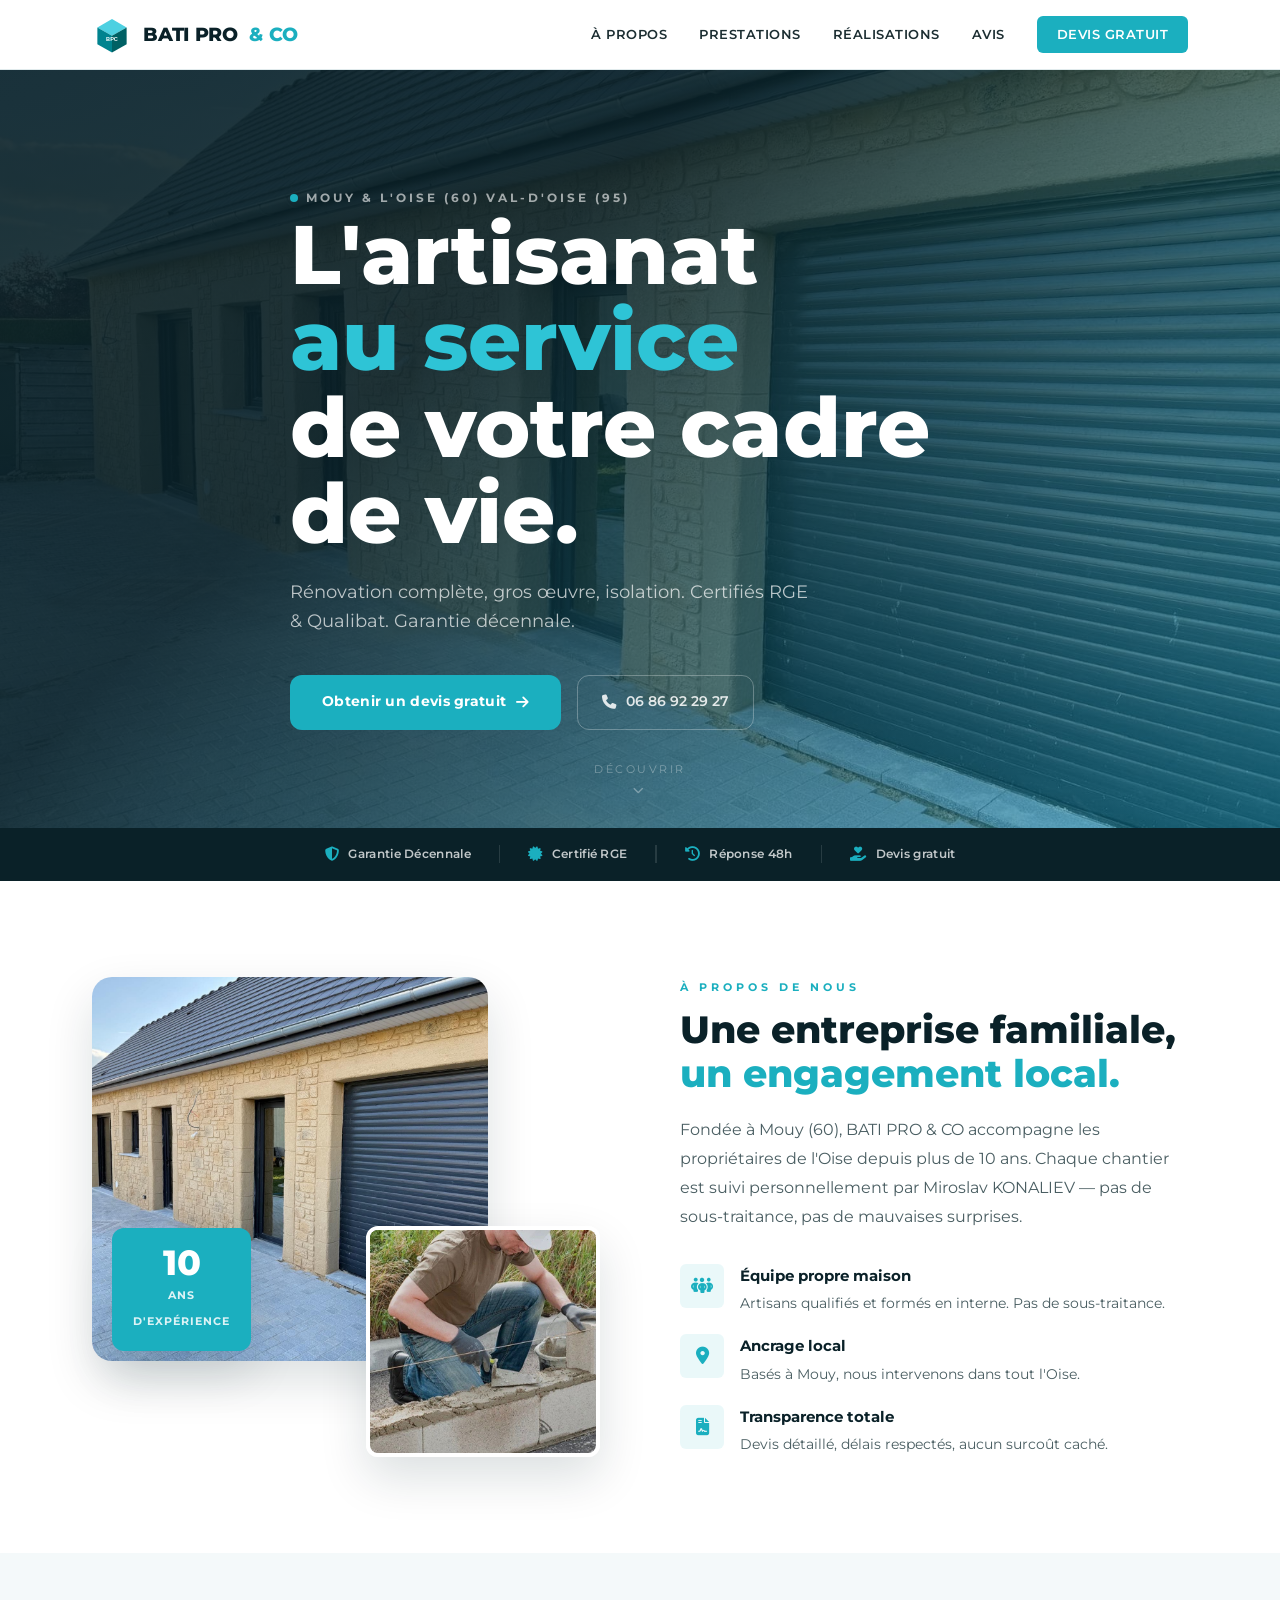
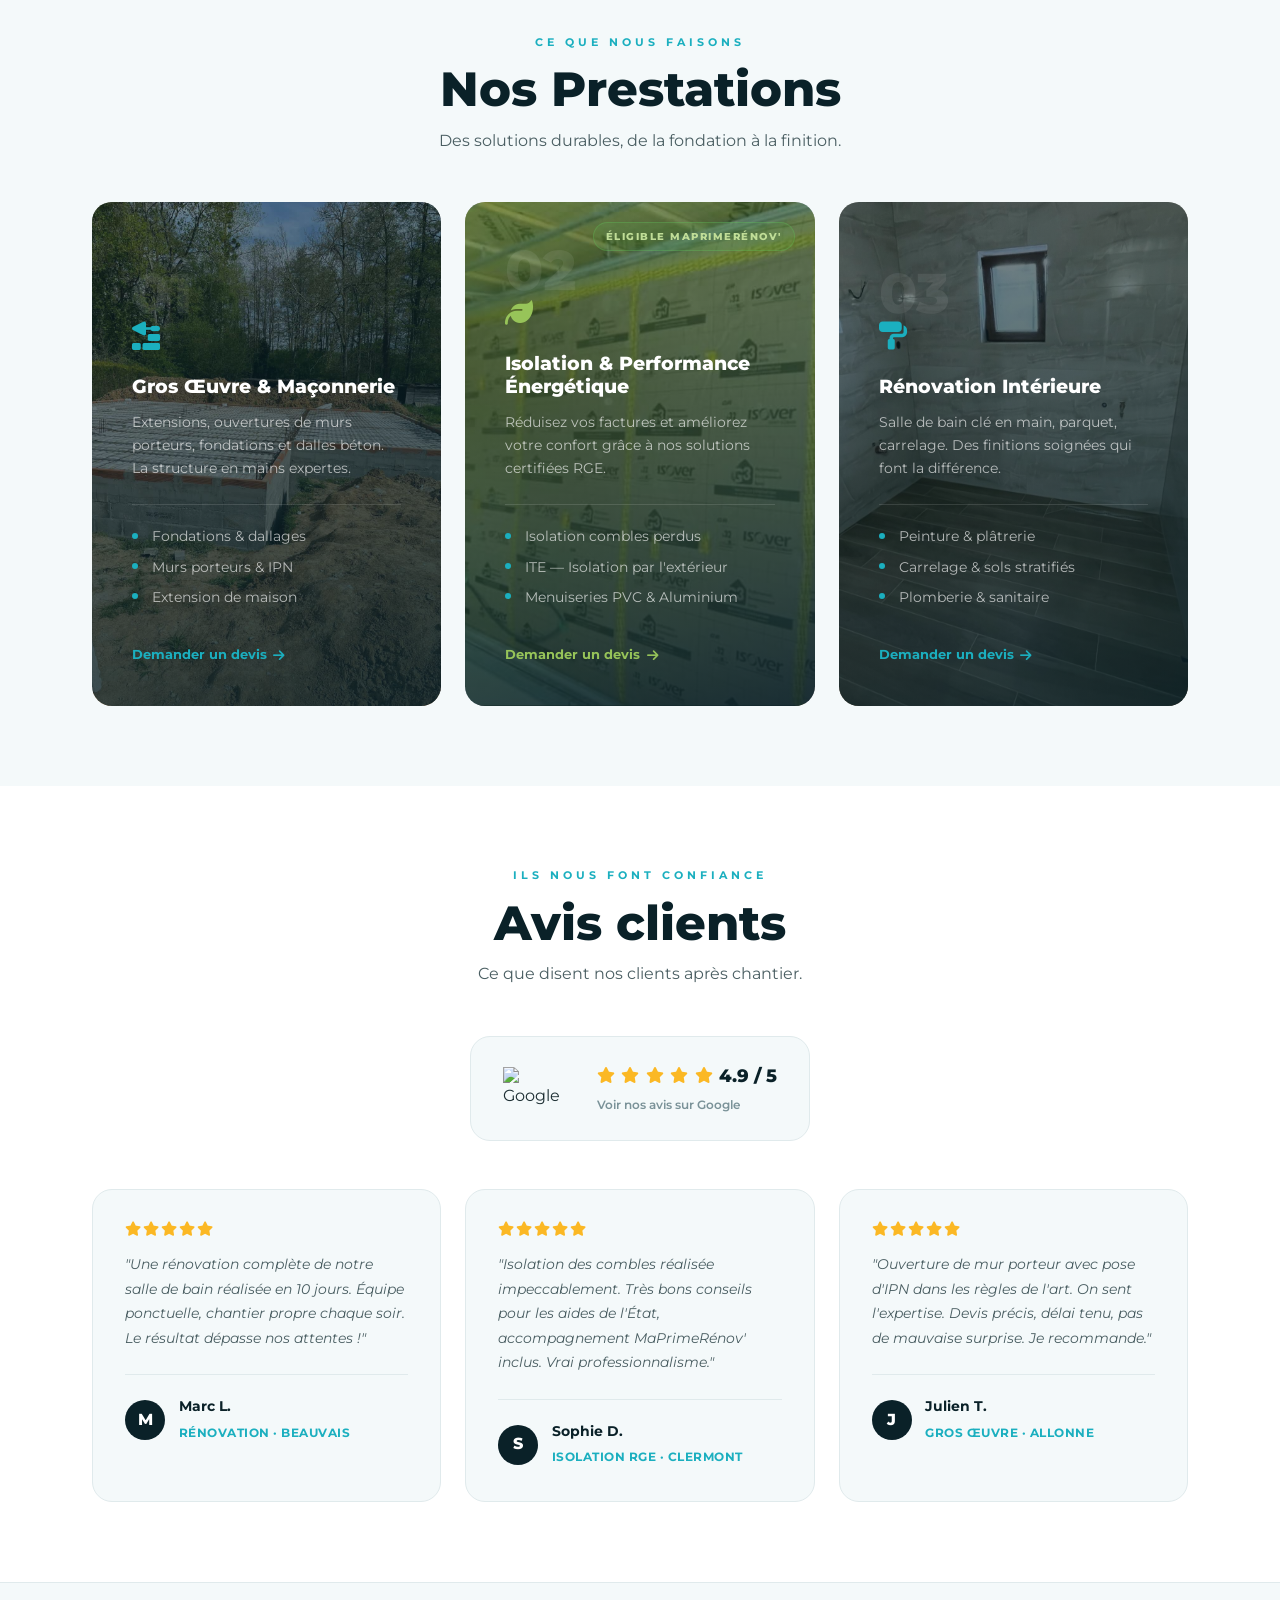
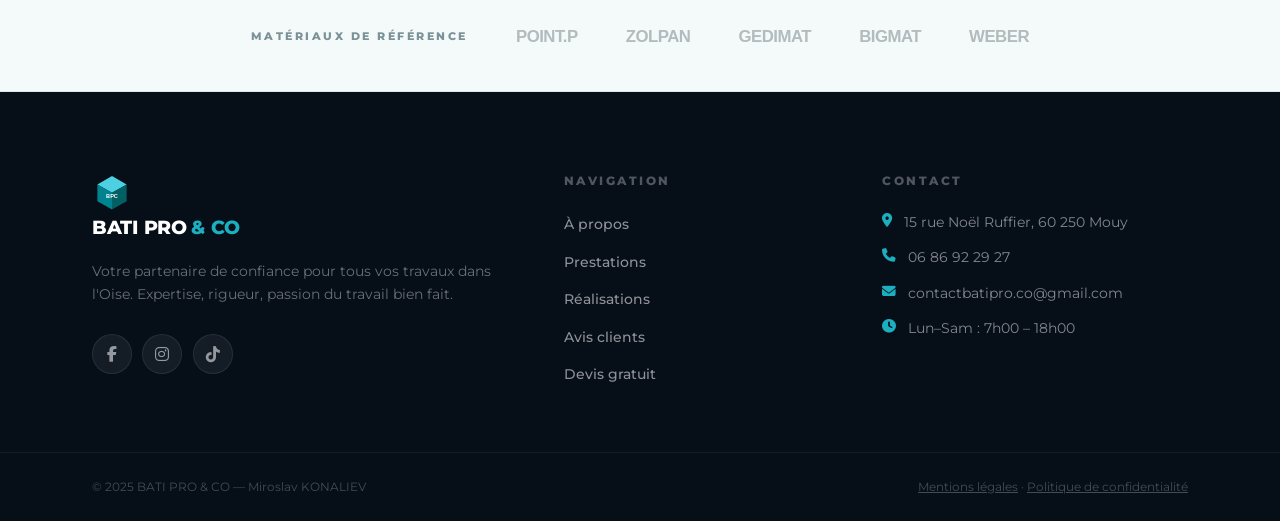
==== commit 48d484a0: "Add files via upload" ====
--- a/index.html
+++ b/index.html
@@ -146,12 +146,8 @@
 <header class="header" id="header">
     <div class="nav-inner">
         <a href="index.html" class="brand">
-            <svg class="brand-logo" xmlns="http://www.w3.org/2000/svg" viewBox="0 0 54 54" width="40" height="40">
-                <polygon points="4,16 27,28 27,52 4,40" fill="#0D8A99"/>
-                <polygon points="27,28 50,16 50,40 27,52" fill="#0A6E7C"/>
-                <polygon points="4,16 27,4 50,16 27,28" fill="#2EC4D6"/>
-                <text x="27" y="42" font-family="Arial Black,Arial" font-weight="900" font-size="10" fill="white" text-anchor="middle">BPC</text>
-            </svg>
+            <img src="images/logo-bpc.svg" alt="Logo BPC" class="brand-logo" width="40" height="40">
+            
             <span class="brand-name">BATI PRO</span>
             <span class="brand-amp">&amp; CO</span>
         </a>
@@ -403,6 +399,7 @@
 <footer class="footer fade-in">
     <div class="footer-inner">
         <div class="footer-brand">
+            <img src="images/logo-bpc.svg" alt="Logo BPC" class="brand-logo" width="40" height="40">
             <span class="brand-name">BATI PRO</span>
             <span class="brand-amp">&amp; CO</span>
             <p>Votre partenaire de confiance pour tous vos travaux dans l'Oise. Expertise, rigueur, passion du travail bien fait.</p>
@@ -433,7 +430,7 @@
     </div>
     <div class="footer-bottom">
         <div class="footer-bottom-inner">
-            <p>© 2026 BATI PRO &amp; CO — Miroslav KONALIEV</p>
+            <p>© 2025 BATI PRO &amp; CO — Miroslav KONALIEV</p>
             <p><a href="mentions-legales.html">Mentions légales</a> · <a href="mentions-legales.html">Politique de confidentialité</a></p>
         </div>
     </div>
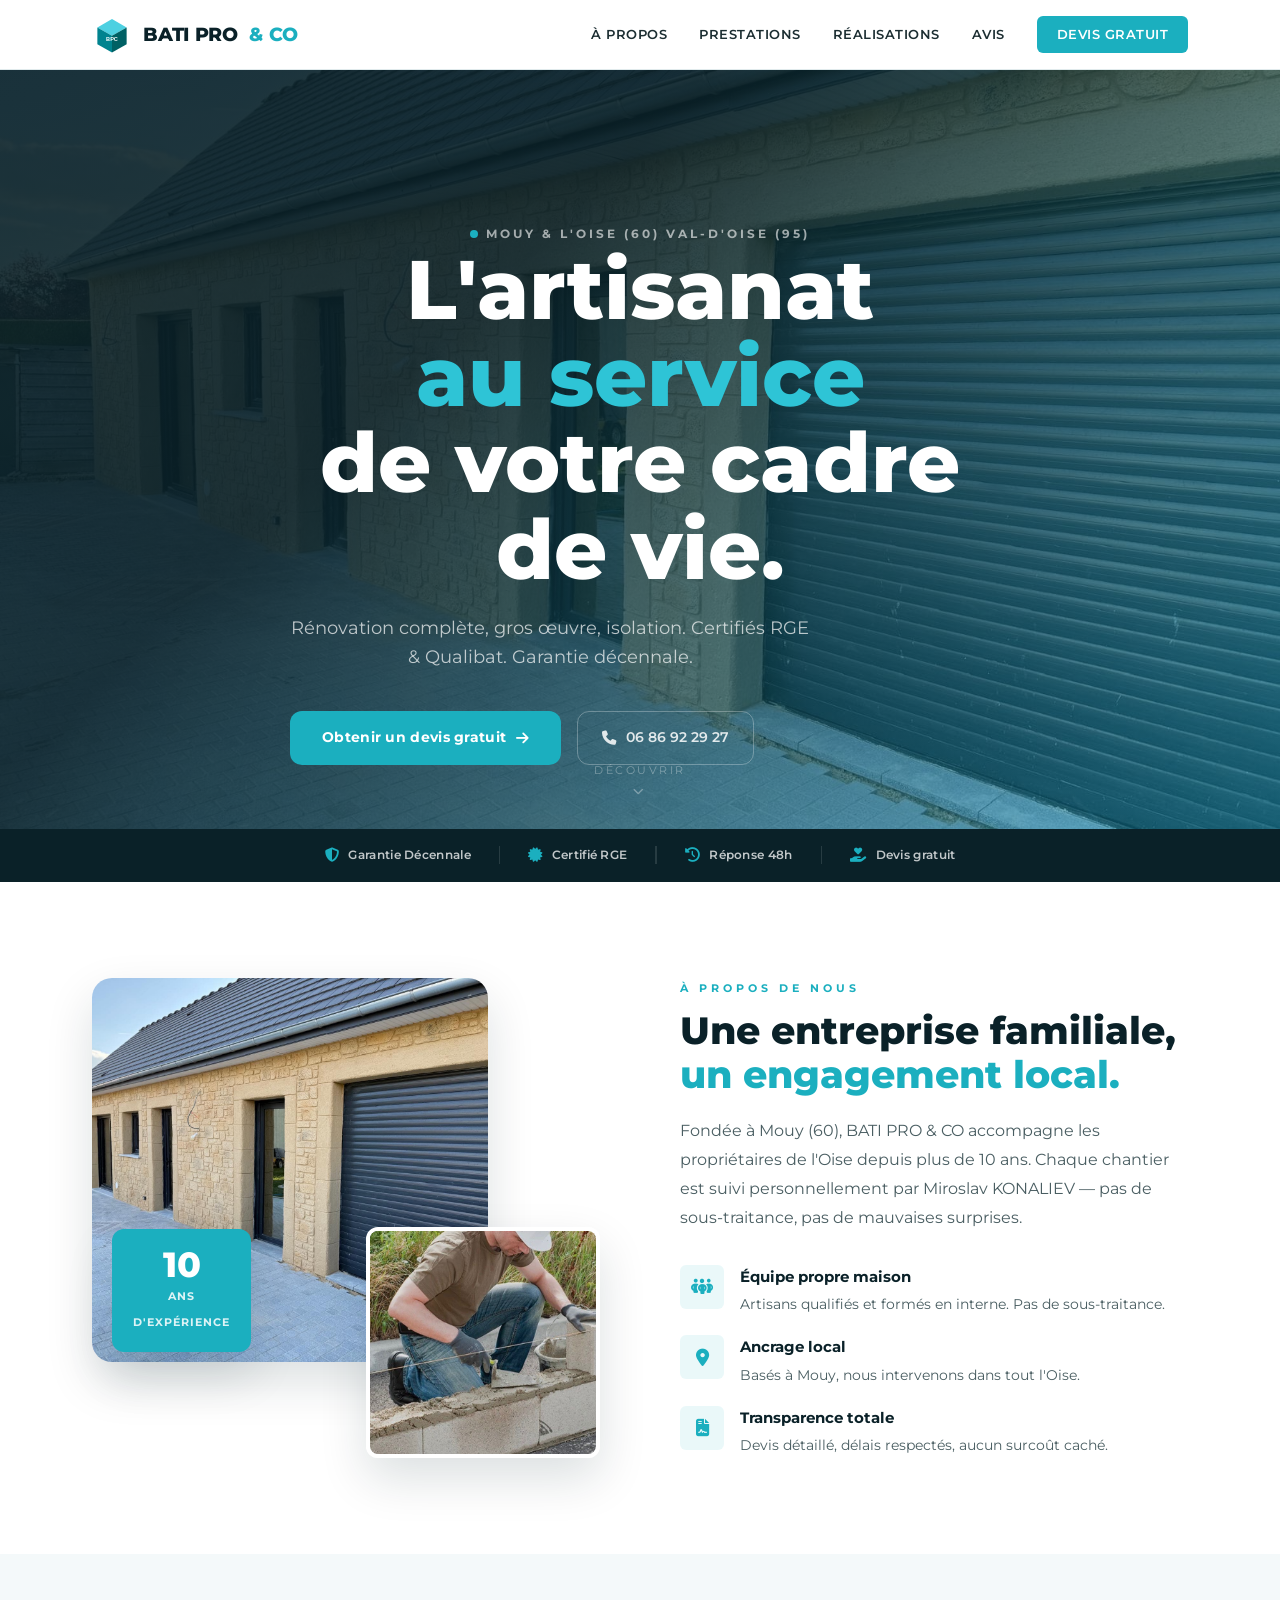
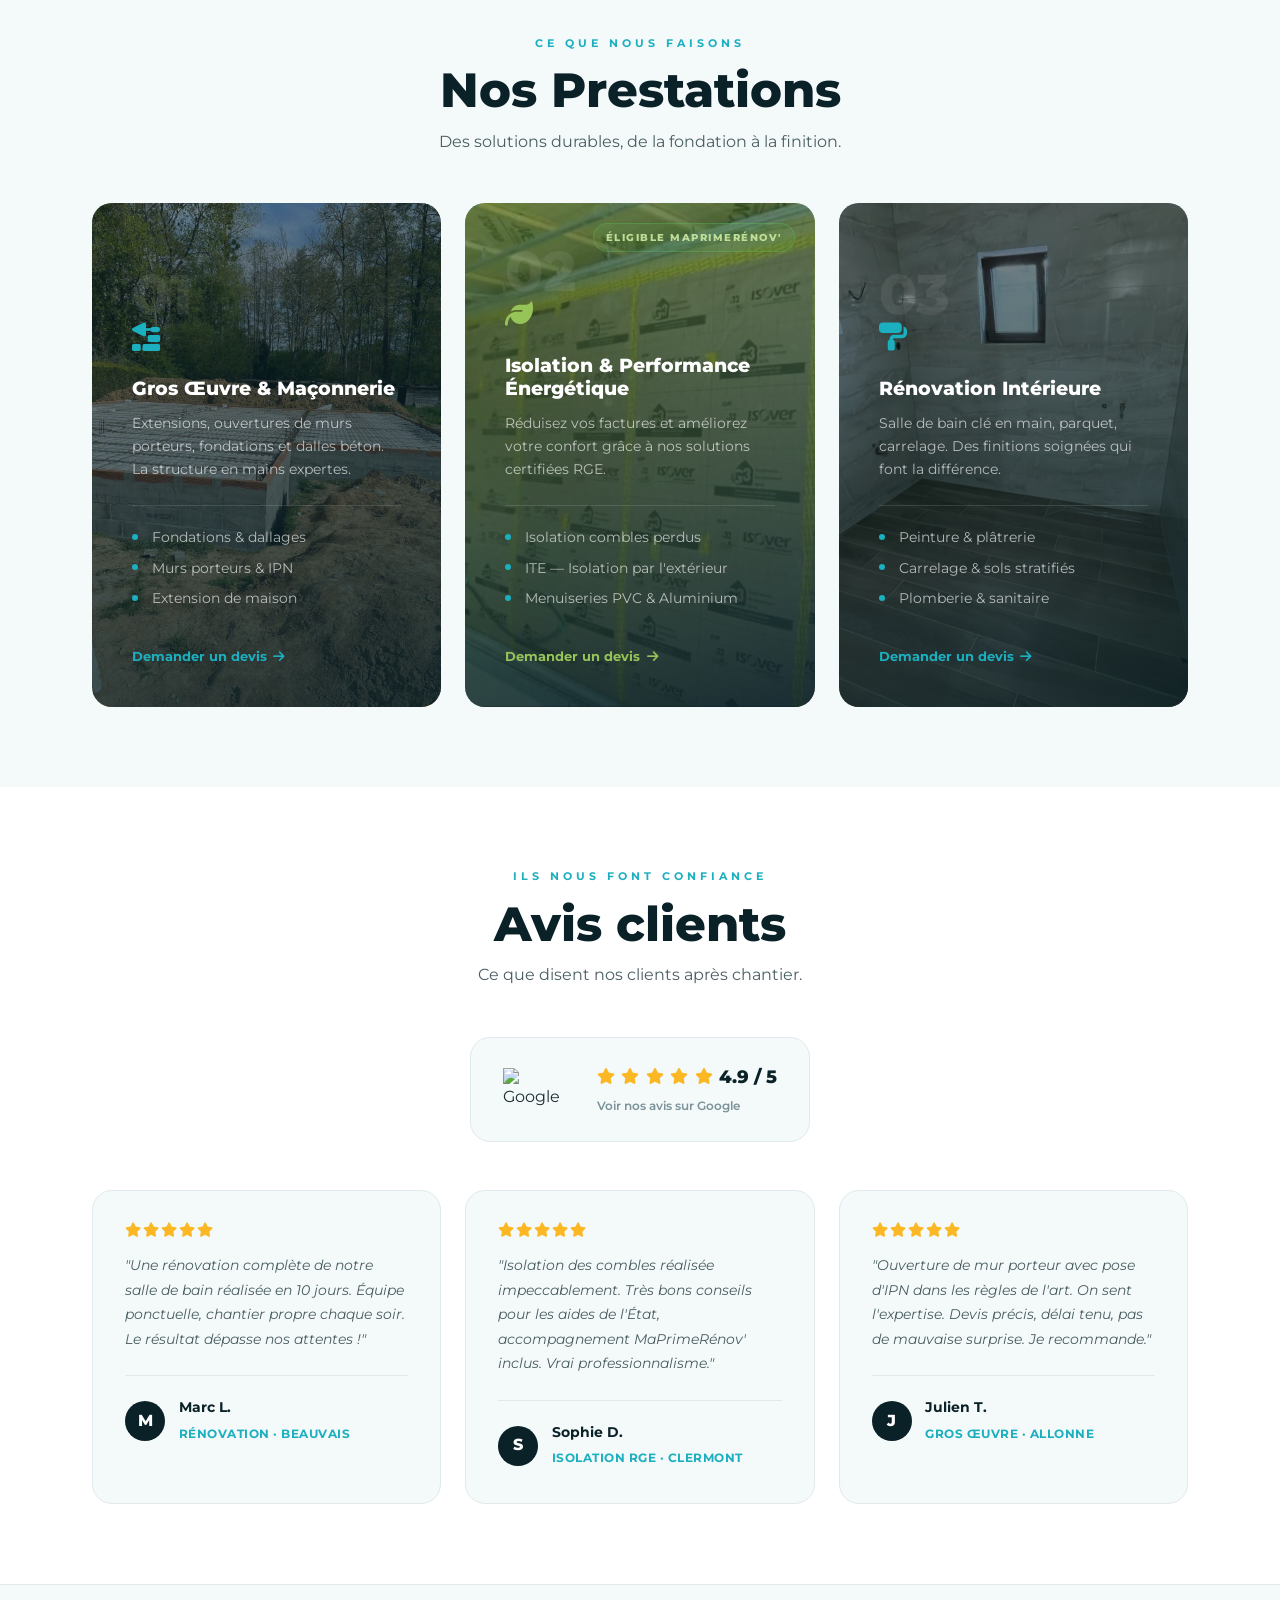
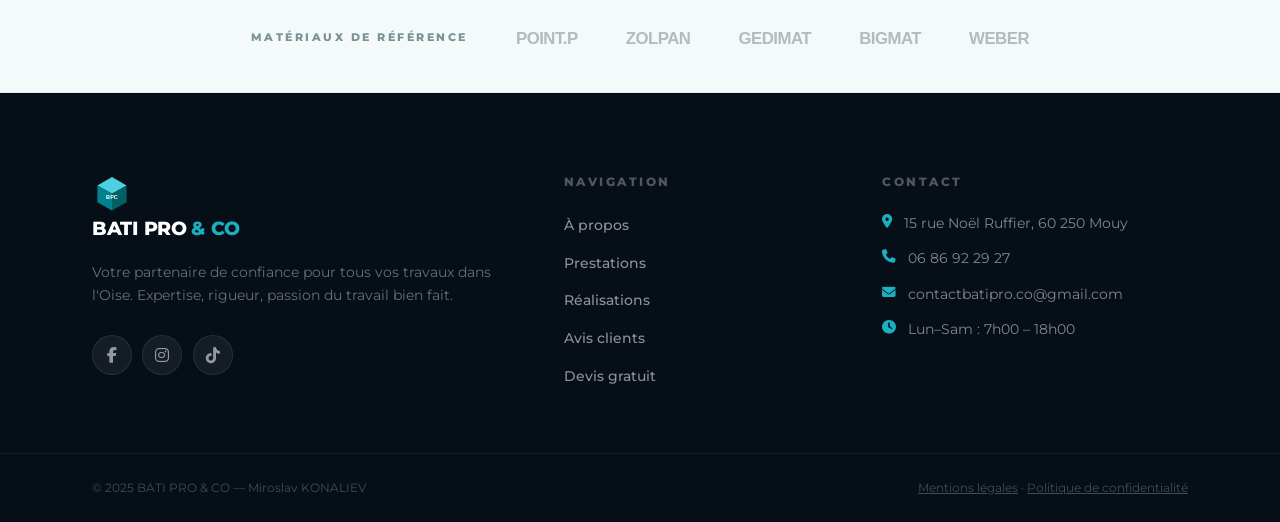
==== commit 8658a625: "Add files via upload" ====
--- a/index.html
+++ b/index.html
@@ -134,11 +134,95 @@
     <link rel="apple-touch-icon"                  href="images/favicon.png">
 
     <!-- ═══ POLICES ═══ -->
+    <!-- ═══ POLICES ASYNC (non-bloquant) ═══ -->
     <link rel="preconnect" href="https://fonts.googleapis.com">
     <link rel="preconnect" href="https://fonts.gstatic.com" crossorigin>
-    <link href="https://fonts.googleapis.com/css2?family=Montserrat:wght@300;400;500;600;700;800&display=swap" rel="stylesheet">
-    <link href="https://cdnjs.cloudflare.com/ajax/libs/font-awesome/6.5.0/css/all.min.css" rel="stylesheet">
-    <link rel="stylesheet" href="style.css">
+    <link rel="preload" as="style" href="https://fonts.googleapis.com/css2?family=Montserrat:wght@300;400;500;600;700;800&display=swap">
+    <link rel="stylesheet" href="https://fonts.googleapis.com/css2?family=Montserrat:wght@300;400;500;600;700;800&display=swap" media="print" onload="this.media='all'">
+    <noscript><link rel="stylesheet" href="https://fonts.googleapis.com/css2?family=Montserrat:wght@300;400;500;600;700;800&display=swap"></noscript>
+
+    <!-- ═══ FONT AWESOME ASYNC (non-bloquant, économie ~950ms) ═══ -->
+    <link rel="preload" as="style" href="https://cdnjs.cloudflare.com/ajax/libs/font-awesome/6.5.0/css/all.min.css">
+    <link rel="stylesheet" href="https://cdnjs.cloudflare.com/ajax/libs/font-awesome/6.5.0/css/all.min.css" media="print" onload="this.media='all'">
+    <noscript><link rel="stylesheet" href="https://cdnjs.cloudflare.com/ajax/libs/font-awesome/6.5.0/css/all.min.css"></noscript>
+    <!-- ═══ PRELOAD LCP ═══ -->
+    <link rel="preload" as="image" href="images/facade-pierre-reconstruction.jpg" fetchpriority="high">
+
+    <!-- ═══ CSS CRITIQUE INLINE (0ms bloquant) ═══ -->
+    <style>@font-face{font-family:'Montserrat';font-display:swap;}
+:root{--c-teal:#1BAFBF;--c-teal-d:#0D8A99;--c-teal-l:#2EC4D6;--c-navy:#0A2128;--c-ink:#1C2E32;--c-slate:#4A5E62;--c-muted:#7A9298;--c-border:#E0EAEC;--c-bg:#F4F9FA;--c-white:#FFFFFF;--f-display:'Montserrat',sans-serif;--f-body:'Montserrat',sans-serif;--r-sm:6px;--r-md:12px;--r-lg:20px;--shadow-sm:0 2px 8px rgba(10,33,40,.06);--shadow-md:0 8px 24px rgba(10,33,40,.10);--shadow-lg:0 20px 48px rgba(10,33,40,.14);--nav-h:70px;--wrap:1160px;}
+*,*::before,*::after{margin:0;padding:0;box-sizing:border-box;}
+html{scroll-behavior:smooth;-webkit-font-smoothing:antialiased;}
+body{font-family:var(--f-body);color:var(--c-ink);background:var(--c-white);line-height:1.65;}
+img{display:block;max-width:100%;object-fit:cover;}
+a{color:inherit;text-decoration:none;}
+ul{list-style:none;}
+button{font-family:inherit;cursor:pointer;border:none;background:none;}
+.wrap{max-width:var(--wrap);margin:0 auto;padding:0 2rem;}
+.btn-cta{display:inline-flex;align-items:center;gap:.6rem;background:var(--c-teal);color:#fff;font-weight:700;font-size:.9rem;padding:.9rem 2rem;border-radius:var(--r-md);transition:background .22s,transform .18s;white-space:nowrap;letter-spacing:.3px;}
+.btn-cta:hover{background:var(--c-teal-d);transform:translateY(-2px);}
+.btn-ghost{display:inline-flex;align-items:center;gap:.6rem;color:rgba(255,255,255,.85);font-weight:600;font-size:.9rem;padding:.9rem 1.5rem;border-radius:var(--r-md);border:1.5px solid rgba(255,255,255,.28);transition:border-color .2s,background .2s;white-space:nowrap;}
+.btn-ghost:hover{border-color:rgba(255,255,255,.7);background:rgba(255,255,255,.08);}
+.header{position:sticky;top:0;z-index:900;height:var(--nav-h);background:rgba(255,255,255,.97);border-bottom:1px solid var(--c-border);backdrop-filter:blur(12px);transition:box-shadow .3s;}
+.header.is-scrolled{box-shadow:var(--shadow-md);}
+.nav-inner{max-width:var(--wrap);margin:0 auto;padding:0 2rem;height:100%;display:flex;align-items:center;justify-content:space-between;gap:1.5rem;}
+.brand{display:flex;align-items:center;gap:.7rem;text-decoration:none;}
+.brand-logo{flex-shrink:0;}
+.brand-name{font-family:var(--f-display);font-size:1.2rem;font-weight:800;color:var(--c-navy);letter-spacing:-.3px;}
+.brand-amp{font-family:var(--f-display);font-size:1.2rem;font-weight:800;color:var(--c-teal);}
+.nav-links{display:flex;align-items:center;gap:2rem;}
+.nav-links a{position:relative;color:var(--c-ink);font-family:var(--f-display);font-size:.82rem;font-weight:600;letter-spacing:.5px;text-transform:uppercase;transition:color .2s;}
+.nav-links a::after{content:'';position:absolute;bottom:-4px;left:0;width:0;height:2px;background:var(--c-teal);transition:width .25s;border-radius:2px;}
+.nav-links a:hover{color:var(--c-teal);}
+.nav-links a:hover::after,.nav-links a.active::after{width:100%;}
+.nav-links a.active{color:var(--c-teal);}
+.nav-btn{background:var(--c-teal)!important;color:#fff!important;padding:.5rem 1.25rem;border-radius:var(--r-sm);font-size:.8rem!important;transition:background .2s!important;}
+.nav-btn::after{display:none!important;}
+.nav-btn:hover{background:var(--c-teal-d)!important;}
+.burger{display:none;flex-direction:column;justify-content:center;gap:5px;width:38px;height:38px;padding:5px;}
+.burger span{display:block;width:100%;height:2px;background:var(--c-ink);border-radius:2px;transition:transform .3s,opacity .3s;}
+.burger.is-open span:nth-child(1){transform:translateY(7px) rotate(45deg);}
+.burger.is-open span:nth-child(2){opacity:0;}
+.burger.is-open span:nth-child(3){transform:translateY(-7px) rotate(-45deg);}
+.nav-backdrop{display:none;position:fixed;inset:0;background:rgba(0,0,0,.35);z-index:800;}
+.nav-backdrop.is-open{display:block;}
+.hero{margin-top:0;min-height:92vh;background:linear-gradient(135deg,var(--c-navy) 0%,#1c3a3e 50%,var(--c-teal-d) 100%);display:flex;align-items:center;justify-content:center;text-align:center;position:relative;overflow:hidden;padding-top:var(--nav-h);}
+.hero-bg-img{position:absolute;inset:0;width:100%;height:100%;object-fit:cover;object-position:center;z-index:0;}.hero-overlay{position:absolute;inset:0;background:linear-gradient(135deg,rgba(10,33,40,.90) 35%,rgba(27,175,191,.40) 100%);z-index:1;}
+.hero-inner{position:relative;z-index:2;max-width:var(--wrap);margin:0 auto;padding:5rem 2rem 4rem;display:flex;flex-direction:column;gap:2.5rem;}
+.hero-label{display:inline-flex;align-items:center;gap:.5rem;font-size:.72rem;font-weight:700;letter-spacing:3px;text-transform:uppercase;color:rgba(255,255,255,.6);}
+.dot{width:8px;height:8px;background:var(--c-teal);border-radius:50%;display:inline-block;animation:pulse 2s infinite;}
+@keyframes pulse{0%,100%{box-shadow:0 0 0 0 rgba(27,175,191,.5);}50%{box-shadow:0 0 0 6px rgba(27,175,191,0);}}
+.hero-text h1{font-family:var(--f-display);font-size:clamp(2.8rem,6.5vw,5.2rem);font-weight:800;line-height:1.04;margin-bottom:1.25rem;max-width:700px;color:#fff;}
+.hero-text h1 em{font-style:normal;color:var(--c-teal-l);}
+.hero-text p{font-size:clamp(.95rem,2vw,1.1rem);color:rgba(255,255,255,.7);max-width:520px;margin-bottom:2.5rem;font-weight:400;}
+.hero-actions{display:flex;flex-wrap:wrap;gap:1rem;}
+.trust-bar{background:var(--c-navy);color:#fff;}
+.trust-inner{max-width:var(--wrap);margin:0 auto;padding:0 2rem;display:flex;justify-content:center;flex-wrap:wrap;}
+.trust-item{display:flex;align-items:center;gap:.6rem;padding:1rem 1.75rem;font-size:.78rem;font-weight:600;color:rgba(255,255,255,.75);letter-spacing:.3px;}
+.trust-item i{color:var(--c-teal);font-size:.9rem;}
+.trust-sep{width:1px;height:18px;background:rgba(255,255,255,.12);align-self:center;}
+.mobile-cta{display:none;position:fixed;bottom:0;left:0;right:0;z-index:999;padding:.85rem 1rem;background:var(--c-white);border-top:1px solid var(--c-border);box-shadow:0 -4px 20px rgba(0,0,0,.1);gap:.75rem;}
+.mc-call{flex:1;display:flex;align-items:center;justify-content:center;gap:.5rem;padding:.85rem;background:var(--c-navy);color:#fff;font-weight:700;font-size:.85rem;border-radius:var(--r-sm);}
+.mc-devis{flex:1.3;display:flex;align-items:center;justify-content:center;padding:.85rem;background:var(--c-teal);color:#fff;font-weight:700;font-size:.85rem;border-radius:var(--r-sm);transition:background .2s;}
+.mc-devis:hover{background:var(--c-teal-d);}
+@media(max-width:768px){.burger{display:flex;}.nav-links{position:fixed;top:0;right:-100%;width:min(300px,82vw);height:100dvh;background:var(--c-white);flex-direction:column;align-items:flex-start;padding:calc(var(--nav-h) + 1.5rem) 2rem 2rem;gap:0;z-index:850;transition:right .35s cubic-bezier(.4,0,.2,1);box-shadow:-12px 0 40px rgba(0,0,0,.12);border-left:1px solid var(--c-border);}.nav-links.is-open{right:0;}.nav-links a{display:block;padding:1rem 0;font-size:.9rem;border-bottom:1px solid var(--c-border);width:100%;}.nav-links a::after{display:none;}.nav-btn{margin-top:1.25rem;width:100%;text-align:center;padding:.8rem!important;}.hero{min-height:auto;padding:2rem 0 4rem;}.hero-inner{padding:3rem 1.5rem 2rem;gap:2rem;}.hero-actions{flex-direction:column;}.hero-actions a{width:100%;justify-content:center;}.trust-item{padding:.85rem 1rem;font-size:.72rem;}.trust-sep{display:none;}.mobile-cta{display:flex;}}</style>
+    <!-- ═══ CSS COMPLET — chargé après rendu initial ═══ -->
+    <script>
+    // Charge style.css sans bloquer le rendu ni le bfcache
+    (function(){
+      var d=document,l=d.createElement('link');
+      l.rel='stylesheet';l.href='style-index.css';
+      d.head.appendChild(l);
+      // Restauration bfcache
+      window.addEventListener('pageshow',function(e){
+        if(e.persisted && !d.querySelector('link[href="style.css"]')){
+          var r=d.createElement('link');r.rel='stylesheet';r.href='style-index.css';
+          d.head.appendChild(r);
+        }
+      });
+    })();
+    </script>
+    <noscript><link rel="stylesheet" href="style-index.css"></noscript>
 </head>
 <body>
 
@@ -170,7 +254,15 @@
 
 <!-- ══ 1. HERO ══ -->
 <section class="hero fade-in" id="accueil">
-    <div class="hero-bg"></div>
+    <!-- Image LCP en balise native → browser la découvre dès le parsing HTML -->
+    <img src="images/facade-pierre-reconstruction.jpg"
+         alt="Chantier de construction BATI PRO & CO – Oise"
+         class="hero-bg-img"
+         fetchpriority="high"
+         loading="eager"
+         decoding="async"
+         width="1400" height="900">
+    <div class="hero-overlay"></div>
     <div class="hero-inner">
         <div class="hero-text">
             <div class="hero-label">
@@ -223,7 +315,7 @@
 
         <div class="about-visual">
             <div class="about-img-main">
-                <img src="images/facade-pierre-reconstruction.jpg" alt="Façade pierre reconstituée réalisée par BATI PRO & CO – Oise" loading="lazy" width="800" height="600">
+                <img src="images/facade-pierre-reconstruction.jpg" fetchpriority="high" loading="eager" alt="Façade pierre reconstituée réalisée par BATI PRO & CO – Oise" width="800" height="600">
             </div>
             <div class="about-img-secondary">
                 <img src="images/miroslav-konaliev.jpg" alt="Miroslav KONALIEV – Dirigeant BATI PRO & CO" loading="lazy" width="400" height="500">
@@ -342,7 +434,7 @@
     </div>
 
     <div class="google-score">
-        <img src="https://upload.wikimedia.org/wikipedia/commons/2/2f/Google_2015_logo.svg" alt="Google" width="70">
+        <img src="images/google-logo.svg" alt="Google" width="70">
         <div class="score-info">
             <div class="stars-row">
                 <i class="fa-solid fa-star"></i><i class="fa-solid fa-star"></i>
@@ -406,12 +498,12 @@
             <div class="footer-socials">
                 <!-- Remplacez href="#" par vos vrais liens -->
                 <a href="#" aria-label="Facebook"><i class="fa-brands fa-facebook-f"></i></a>
-                <a href="#" aria-label="Instagram"><i class="fa-brands fa-instagram"></i></a>
-                <a href="#" aria-label="TikTok"><i class="fa-brands fa-tiktok"></i></a>
+                <a href="https://www.instagram.com/batiproco?igsh=MXJzeXlwYWt3NGRhcw%3D%3D&utm_source=qr" aria-label="Instagram" target="_blank" rel="noopener"><i class="fa-brands fa-instagram"></i></a>
+                <a href="https://www.tiktok.com/@bati.pro.co?_r=1&_t=ZN-96H8leArA0s" aria-label="TikTok" target="_blank" rel="noopener"><i class="fa-brands fa-tiktok"></i></a>
             </div>
         </div>
         <div class="footer-nav">
-            <h4>Navigation</h4>
+            <h3>Navigation</h3>
             <ul>
                 <li><a href="#apropos">À propos</a></li>
                 <li><a href="#prestations">Prestations</a></li>
@@ -421,7 +513,7 @@
             </ul>
         </div>
         <div class="footer-contact">
-            <h4>Contact</h4>
+            <h3>Contact</h3>
             <p><i class="fa-solid fa-location-dot"></i> 15 rue Noël Ruffier, 60 250 Mouy</p>
             <p><i class="fa-solid fa-phone"></i><a href="tel:0686922927">06 86 92 29 27</a></p>
             <p><i class="fa-solid fa-envelope"></i><a href="mailto:contactbatipro.co@gmail.com">contactbatipro.co@gmail.com</a></p>
--- a/style-index.css
+++ b/style-index.css
@@ -0,0 +1,2 @@
+@font-face{font-family:'Montserrat';font-display:swap;}
+:root{--c-teal:#1BAFBF;--c-teal-d:#0D8A99;--c-teal-l:#2EC4D6;--c-navy:#0A2128;--c-ink:#1C2E32;--c-slate:#4A5E62;--c-muted:#7A9298;--c-border:#E0EAEC;--c-bg:#F4F9FA;--c-white:#FFFFFF;--f-display:'Montserrat',sans-serif;--f-body:'Montserrat',sans-serif;--r-sm:6px;--r-md:12px;--r-lg:20px;--shadow-sm:0 2px 8px rgba(10,33,40,.06);--shadow-md:0 8px 24px rgba(10,33,40,.10);--shadow-lg:0 20px 48px rgba(10,33,40,.14);--nav-h:70px;--wrap:1160px}*,*::before,*::after{margin:0;padding:0;box-sizing:border-box}html{scroll-behavior:smooth;-webkit-font-smoothing:antialiased}body{font-family:var(--f-body);color:var(--c-ink);background:var(--c-white);line-height:1.65}img{display:block;max-width:100%;object-fit:cover}a{color:inherit;text-decoration:none}ul{list-style:none}button{font-family:inherit;cursor:pointer;border:none;background:none}.wrap{max-width:var(--wrap);margin:0 auto;padding:0 2rem}.section-eyebrow{display:block;font-size:.7rem;font-weight:700;letter-spacing:4px;text-transform:uppercase;color:var(--c-teal);margin-bottom:.75rem}.section-eyebrow--light{color:rgba(255,255,255,.6)}.section-head{max-width:var(--wrap);margin:0 auto;padding:5rem 2rem 3rem;text-align:center}.section-head h2{font-family:var(--f-display);font-size:clamp(2rem,4.5vw,3rem);font-weight:800;line-height:1.1;color:var(--c-navy);margin-bottom:.75rem}.section-head--light h2{color:var(--c-white)}.section-sub{color:var(--c-slate);font-size:1rem;max-width:520px;margin:0 auto;font-weight:400}.section-head--light .section-sub{color:rgba(255,255,255,.65)}.btn-cta{display:inline-flex;align-items:center;gap:.6rem;background:var(--c-teal);color:#fff;font-weight:700;font-size:.9rem;padding:.9rem 2rem;border-radius:var(--r-md);transition:background .22s,transform .18s;white-space:nowrap;letter-spacing:.3px}.btn-cta:hover{background:var(--c-teal-d);transform:translateY(-2px)}.btn-ghost{display:inline-flex;align-items:center;gap:.6rem;color:rgba(255,255,255,.85);font-weight:600;font-size:.9rem;padding:.9rem 1.5rem;border-radius:var(--r-md);border:1.5px solid rgba(255,255,255,.28);transition:border-color .2s,background .2s;white-space:nowrap}.btn-ghost:hover{border-color:rgba(255,255,255,.7);background:rgba(255,255,255,.08)}.header{position:sticky;top:0;z-index:900;height:var(--nav-h);background:rgba(255,255,255,.97);border-bottom:1px solid var(--c-border);backdrop-filter:blur(12px);transition:box-shadow .3s}.header.is-scrolled{box-shadow:var(--shadow-md)}.nav-inner{max-width:var(--wrap);margin:0 auto;padding:0 2rem;height:100%;display:flex;align-items:center;justify-content:space-between;gap:1.5rem}.brand{display:flex;align-items:center;gap:.7rem;text-decoration:none}.brand-logo{flex-shrink:0}.brand-name{font-family:var(--f-display);font-size:1.2rem;font-weight:800;color:var(--c-navy);letter-spacing:-.3px}.brand-amp{font-family:var(--f-display);font-size:1.2rem;font-weight:800;color:var(--c-teal)}.nav-links{display:flex;align-items:center;gap:2rem}.nav-links a{font-size:.82rem;font-weight:600;color:var(--c-ink);letter-spacing:.5px;text-transform:uppercase;transition:color .2s;position:relative}.nav-links a::after{content:'';position:absolute;bottom:-4px;left:0;width:0;height:2px;background:var(--c-teal);transition:width .25s;border-radius:2px}.nav-links a:hover{color:var(--c-teal)}.nav-links a:hover::after{width:100%}.nav-links a.active{color:var(--c-teal)}.nav-links a.active::after{width:100%}.nav-btn{background:var(--c-teal) !important;color:#fff !important;padding:.5rem 1.25rem;border-radius:var(--r-sm);font-size:.8rem !important;transition:background .2s !important}.nav-btn::after{display:none !important}.nav-btn:hover{background:var(--c-teal-d) !important}.burger{display:none;flex-direction:column;justify-content:center;gap:5px;width:38px;height:38px;padding:5px}.burger span{display:block;width:100%;height:2px;background:var(--c-ink);border-radius:2px;transition:transform .3s,opacity .3s}.burger.is-open span:nth-child(1){transform:translateY(7px) rotate(45deg)}.burger.is-open span:nth-child(2){opacity:0}.burger.is-open span:nth-child(3){transform:translateY(-7px) rotate(-45deg)}.nav-backdrop{display:none;position:fixed;inset:0;background:rgba(0,0,0,.35);z-index:800}.nav-backdrop.is-open{display:block}.hero{position:relative;min-height:calc(92vh - var(--nav-h));display:flex;flex-direction:column;justify-content:center;overflow:hidden;color:#fff}.hero-bg-img{position:absolute;inset:0;width:100%;height:100%;object-fit:cover;object-position:center;z-index:0;}.hero-overlay{position:absolute;inset:0;background:linear-gradient(135deg,rgba(10,33,40,.90) 35%,rgba(27,175,191,.40) 100%);z-index:1;}.hero-inner{position:relative;z-index:1;max-width:var(--wrap);margin:0 auto;padding:5rem 2rem 4rem;display:flex;flex-direction:column;gap:2.5rem}.hero-label{display:inline-flex;align-items:center;gap:.5rem;font-size:.72rem;font-weight:700;letter-spacing:3px;text-transform:uppercase;color:rgba(255,255,255,.6)}.dot{width:8px;height:8px;background:var(--c-teal);border-radius:50%;display:inline-block;animation:pulse 2s infinite}@keyframes pulse{0%,100%{box-shadow:0 0 0 0 rgba(27,175,191,.5)}50%{box-shadow:0 0 0 6px rgba(27,175,191,0)}}.hero-text h1{font-family:var(--f-display);font-size:clamp(2.8rem,6.5vw,5.2rem);font-weight:800;line-height:1.04;margin-bottom:1.25rem;max-width:700px}.hero-text h1 em{font-style:normal;color:var(--c-teal-l)}.hero-text p{font-size:clamp(.95rem,2vw,1.1rem);color:rgba(255,255,255,.7);max-width:520px;margin-bottom:2.5rem;font-weight:400}.hero-actions{display:flex;flex-wrap:wrap;gap:1rem}.hero-scroll-hint{position:absolute;bottom:2rem;left:50%;transform:translateX(-50%);display:flex;flex-direction:column;align-items:center;gap:.4rem;color:rgba(255,255,255,.35);font-size:.68rem;letter-spacing:2.5px;text-transform:uppercase;animation:bob 2.5s ease-in-out infinite;z-index:1}@keyframes bob{0%,100%{transform:translateX(-50%) translateY(0)}50%{transform:translateX(-50%) translateY(6px)}}.fade-in{opacity:0;transform:translateY(18px);transition:opacity .6s ease,transform .6s ease}.fade-in.revealed{opacity:1;transform:none}.trust-bar{background:var(--c-navy);color:#fff}.trust-inner{max-width:var(--wrap);margin:0 auto;padding:0 2rem;display:flex;justify-content:center;flex-wrap:wrap}.trust-item{display:flex;align-items:center;gap:.6rem;padding:1rem 1.75rem;font-size:.78rem;font-weight:600;color:rgba(255,255,255,.75);letter-spacing:.3px}.trust-item i{color:var(--c-teal);font-size:.9rem}.trust-sep{width:1px;height:18px;background:rgba(255,255,255,.12);align-self:center}.about{background:var(--c-white);padding:6rem 0}.about-inner{max-width:var(--wrap);margin:0 auto;padding:0 2rem;display:grid;grid-template-columns:1fr 1fr;gap:5rem;align-items:center}.about-visual{position:relative;height:480px}.about-img-main{position:absolute;top:0;left:0;width:78%;height:80%;border-radius:var(--r-lg);overflow:hidden;box-shadow:var(--shadow-lg)}.about-img-main img{width:100%;height:100%}.about-img-secondary{position:absolute;bottom:0;right:0;width:46%;height:48%;border-radius:var(--r-md);overflow:hidden;box-shadow:var(--shadow-lg);border:4px solid var(--c-white)}.about-img-secondary img{width:100%;height:100%}.about-badge-float{position:absolute;bottom:22%;left:4%;background:var(--c-teal);color:#fff;padding:1.1rem 1.3rem;border-radius:var(--r-md);box-shadow:var(--shadow-lg);text-align:center;z-index:2}.about-badge-float strong{display:block;font-family:var(--f-display);font-size:2.2rem;font-weight:800;line-height:1}.about-badge-float span{font-size:.68rem;font-weight:700;text-transform:uppercase;letter-spacing:1px;opacity:.85}.about-content h2{font-family:var(--f-display);font-size:clamp(1.7rem,3.5vw,2.4rem);font-weight:800;line-height:1.15;color:var(--c-navy);margin-bottom:1.25rem}.about-content h2 em{font-style:normal;color:var(--c-teal)}.about-lead{color:var(--c-slate);font-size:1rem;line-height:1.8;margin-bottom:2rem}.about-values{display:flex;flex-direction:column;gap:1.25rem}.value-item{display:flex;gap:1rem;align-items:flex-start;opacity:0;transform:translateY(16px);transition:opacity .5s,transform .5s}.value-item.revealed{opacity:1;transform:none}.value-icon{width:44px;height:44px;background:rgba(27,175,191,.09);color:var(--c-teal);border-radius:var(--r-sm);display:flex;align-items:center;justify-content:center;font-size:1.1rem;flex-shrink:0}.value-item strong{display:block;font-size:.92rem;font-weight:700;color:var(--c-navy);margin-bottom:.25rem}.value-item p{font-size:.85rem;color:var(--c-slate)}.prestations{background:var(--c-bg);padding-bottom:5rem}.presta-grid{max-width:var(--wrap);margin:0 auto;padding:0 2rem;display:grid;grid-template-columns:repeat(3,1fr);gap:1.5rem}.presta-card{position:relative;border-radius:var(--r-lg);overflow:hidden;min-height:440px;display:flex;flex-direction:column;justify-content:flex-end;cursor:pointer;transition:transform .35s,box-shadow .35s;background-size:cover;background-position:center;background-color:var(--c-navy);opacity:0;transform:translateY(20px)}.presta-card.revealed{opacity:1;transform:none}.presta-card:hover{transform:translateY(-6px);box-shadow:var(--shadow-lg)}.presta-card-overlay{position:absolute;inset:0;background:linear-gradient(160deg,rgba(10,33,40,.5) 0%,rgba(10,33,40,.88) 100%);transition:opacity .35s;z-index:1}.presta-card:hover .presta-card-overlay{opacity:.96}.presta-card::after{content:'';position:absolute;top:0;left:0;right:0;height:3px;background:var(--c-teal);transform:scaleX(0);transform-origin:left;transition:transform .4s;z-index:3}.presta-card:hover::after{transform:scaleX(1)}.presta-card-body{position:relative;z-index:2;padding:2.5rem;display:flex;flex-direction:column}.presta-card--featured .presta-card-overlay{background:linear-gradient(160deg,rgba(13,138,153,.55) 0%,rgba(10,33,40,.92) 100%)}.presta-badge{position:absolute;top:1.25rem;right:1.25rem;background:rgba(27,175,191,.15);color:#6EE8F2;font-size:.65rem;font-weight:800;letter-spacing:1.5px;text-transform:uppercase;padding:.3rem .75rem;border-radius:30px;border:1px solid rgba(27,175,191,.35);z-index:4}.presta-num{font-family:var(--f-display);font-size:3.5rem;font-weight:800;color:rgba(255,255,255,.08);line-height:1;margin-bottom:-.5rem}.presta-icon{font-size:1.75rem;color:var(--c-teal);margin-bottom:1rem}.presta-card h3{font-family:var(--f-display);font-size:1.2rem;font-weight:800;color:#fff;margin-bottom:.75rem;line-height:1.2}.presta-card > .presta-card-body > p{font-size:.88rem;color:rgba(255,255,255,.65);line-height:1.65}.presta-card ul{margin:1.5rem 0;padding-top:1.25rem;border-top:1px solid rgba(255,255,255,.12);display:flex;flex-direction:column;gap:.5rem}.presta-card ul li{font-size:.85rem;color:rgba(255,255,255,.65);padding-left:1.25rem;position:relative}.presta-card ul li::before{content:'';position:absolute;left:0;top:.55em;width:6px;height:6px;background:var(--c-teal);border-radius:50%}.presta-link{display:inline-flex;align-items:center;gap:.4rem;font-size:.82rem;font-weight:700;color:var(--c-teal);margin-top:.75rem;transition:gap .2s}.presta-link:hover{gap:.7rem}.presta-card--green::after{background:#97C459}.presta-card--green .presta-card-overlay{background:linear-gradient(160deg,rgba(59,109,17,.5) 0%,rgba(10,33,40,.9) 100%)}.presta-badge--green{background:rgba(97,196,89,.12);color:#C0DD97;border-color:rgba(97,196,89,.3)}.avis{background:var(--c-white);padding-bottom:5rem}.google-score{max-width:var(--wrap);margin:0 auto 3rem;display:flex;align-items:center;gap:1.5rem;background:var(--c-bg);border-radius:var(--r-lg);border:1.5px solid var(--c-border);padding:1.5rem 2rem;width:fit-content;margin-left:auto;margin-right:auto}.score-info{display:flex;flex-direction:column;gap:.35rem}.stars-row{display:flex;align-items:center;gap:.4rem;color:#FBB824;font-size:1rem}.stars-row strong{color:var(--c-navy);font-size:1.1rem;font-family:var(--f-display);font-weight:800}.score-info > span{font-size:.78rem;color:var(--c-muted);font-weight:600}.reviews-grid{max-width:var(--wrap);margin:0 auto;padding:0 2rem;display:grid;grid-template-columns:repeat(3,1fr);gap:1.5rem}.review-card{background:var(--c-bg);border-radius:var(--r-lg);padding:2rem;border:1.5px solid var(--c-border);transition:box-shadow .3s,transform .3s;opacity:0;transform:translateY(16px)}.review-card.revealed{opacity:1;transform:none}.review-card:hover{box-shadow:var(--shadow-md);transform:translateY(-4px)}.review-stars{color:#FBB824;font-size:.9rem;margin-bottom:1rem;display:flex;gap:2px}.review-card > p{font-size:.9rem;color:var(--c-slate);line-height:1.7;font-style:italic;margin-bottom:1.5rem}.review-author{display:flex;align-items:center;gap:.85rem;padding-top:1.25rem;border-top:1px solid var(--c-border)}.review-avatar{width:40px;height:40px;background:var(--c-navy);color:#fff;border-radius:50%;display:flex;align-items:center;justify-content:center;font-weight:800;font-size:1rem;flex-shrink:0}.review-author strong{display:block;font-size:.88rem;font-weight:700;color:var(--c-navy)}.review-author span{font-size:.72rem;color:var(--c-teal);font-weight:700;text-transform:uppercase;letter-spacing:.5px}.partners{background:var(--c-bg);border-top:1px solid var(--c-border);border-bottom:1px solid var(--c-border);padding:2.5rem 0}.partners-inner{max-width:var(--wrap);margin:0 auto;padding:0 2rem;display:flex;align-items:center;gap:3rem;flex-wrap:wrap;justify-content:center}.partners-label{font-size:.68rem;font-weight:800;letter-spacing:2.5px;text-transform:uppercase;color:var(--c-muted);flex-shrink:0}.partners-list{display:flex;flex-wrap:wrap;gap:2rem 3rem;align-items:center}.partners-list span{font-family:'Arial Black',sans-serif;font-size:1.05rem;font-weight:900;color:var(--c-ink);opacity:.3;letter-spacing:-.5px;transition:opacity .25s}.partners-list span:hover{opacity:.8}.footer{background:#060E18;color:#fff;padding:5rem 0 0}.footer-inner{max-width:var(--wrap);margin:0 auto;padding:0 2rem 4rem;display:grid;grid-template-columns:1.6fr 1fr 1.2fr;gap:4rem}.footer-brand .brand-name{font-family:var(--f-display);font-size:1.2rem;font-weight:800;color:#fff;display:inline}.footer-brand .brand-amp{font-family:var(--f-display);font-size:1.2rem;font-weight:800;color:var(--c-teal);display:inline}.footer-brand p{color:rgba(255,255,255,.4);font-size:.85rem;line-height:1.7;margin-top:1rem;margin-bottom:1.75rem}.footer-socials{display:flex;gap:.65rem}.footer-socials a{width:40px;height:40px;border-radius:50%;background:rgba(255,255,255,.06);border:1px solid rgba(255,255,255,.08);color:rgba(255,255,255,.55);display:flex;align-items:center;justify-content:center;font-size:1rem;transition:.25s}.footer-socials a:hover{background:var(--c-teal);border-color:var(--c-teal);color:#fff;transform:translateY(-3px)}.footer-nav h3,.footer-contact h3{font-size:.72rem;font-weight:800;letter-spacing:2.5px;text-transform:uppercase;color:rgba(255,255,255,.3);margin-bottom:1.25rem}.footer-nav ul{display:flex;flex-direction:column;gap:.7rem}.footer-nav a{color:rgba(255,255,255,.55);font-size:.88rem;font-weight:500;transition:color .2s}.footer-nav a:hover{color:var(--c-teal)}.footer-contact p{display:flex;align-items:flex-start;gap:.75rem;font-size:.85rem;color:rgba(255,255,255,.5);margin-bottom:.8rem}.footer-contact i{color:var(--c-teal);flex-shrink:0;margin-top:3px}.footer-contact a{color:rgba(255,255,255,.5);transition:color .2s}.footer-contact a:hover{color:var(--c-teal)}.footer-bottom{border-top:1px solid rgba(255,255,255,.06)}.footer-bottom-inner{max-width:var(--wrap);margin:0 auto;padding:1.5rem 2rem;display:flex;justify-content:space-between;flex-wrap:wrap;gap:.5rem;font-size:.75rem;color:rgba(255,255,255,.25)}.footer-bottom a{color:rgba(255,255,255,.25);text-decoration:underline}.footer-bottom a:hover{color:var(--c-teal)}.breadcrumb{display:flex;align-items:center;justify-content:center;gap:8px;margin-top:1.5rem;font-size:.75rem;color:rgba(255,255,255,.4);letter-spacing:1px}.breadcrumb a{color:rgba(255,255,255,.4);transition:color .2s}.breadcrumb a:hover,.breadcrumb span{color:var(--c-teal-l)}.mobile-cta{display:none;position:fixed;bottom:0;left:0;right:0;z-index:999;padding:.85rem 1rem;background:var(--c-white);border-top:1px solid var(--c-border);box-shadow:0 -4px 20px rgba(0,0,0,.1);gap:.75rem}.mc-call{flex:1;display:flex;align-items:center;justify-content:center;gap:.5rem;padding:.85rem;background:var(--c-navy);color:#fff;font-weight:700;font-size:.85rem;border-radius:var(--r-sm)}.mc-devis{flex:1.3;display:flex;align-items:center;justify-content:center;padding:.85rem;background:var(--c-teal);color:#fff;font-weight:700;font-size:.85rem;border-radius:var(--r-sm);transition:background .2s}.mc-devis:hover{background:var(--c-teal-d)}@media (max-width:1024px){.about-inner{grid-template-columns:1fr;gap:3rem}.about-visual{height:360px}.presta-grid{grid-template-columns:1fr 1fr}.presta-card:last-child{grid-column:span 2;max-width:480px;margin:0 auto;width:100%}.reviews-grid{grid-template-columns:1fr 1fr}.review-card:last-child{grid-column:span 2;max-width:480px;margin:0 auto;width:100%}.footer-inner{grid-template-columns:1fr 1fr;gap:2.5rem}.footer-brand{grid-column:span 2}}@media (max-width:768px){.burger{display:flex}.nav-links{position:fixed;top:0;right:-100%;width:min(300px,82vw);height:100dvh;background:var(--c-white);flex-direction:column;align-items:flex-start;padding:calc(var(--nav-h) + 1.5rem) 2rem 2rem;gap:0;z-index:850;transition:right .35s cubic-bezier(.4,0,.2,1);box-shadow:-12px 0 40px rgba(0,0,0,.12);border-left:1px solid var(--c-border)}.nav-links.is-open{right:0}.nav-links a{display:block;padding:1rem 0;font-size:.9rem;border-bottom:1px solid var(--c-border);width:100%}.nav-links a::after{display:none}.nav-btn{margin-top:1.25rem;width:100%;text-align:center;padding:.8rem !important}.hero{min-height:auto;padding:2rem 0 4rem}.hero-inner{padding:3rem 1.5rem 2rem;gap:2rem}.hero-actions{flex-direction:column}.hero-actions a{width:100%;justify-content:center}.hero-scroll-hint{display:none}.trust-item{padding:.85rem 1rem;font-size:.72rem}.trust-sep{display:none}.about{padding:4rem 0}.about-visual{height:300px}.about-badge-float{bottom:1rem;left:1rem;padding:.9rem 1rem}.about-badge-float strong{font-size:1.8rem}.presta-grid{grid-template-columns:1fr}.presta-card{min-height:360px}.presta-card:last-child{grid-column:auto;max-width:none}.reviews-grid{grid-template-columns:1fr}.review-card:last-child{grid-column:auto;max-width:none}.footer-inner{grid-template-columns:1fr;gap:2rem}.footer-brand{grid-column:auto}.footer-bottom-inner{justify-content:center;text-align:center}.mobile-cta{display:flex}.section-head{padding:3.5rem 1.5rem 2rem}}@media (max-width:480px){.partners-inner{gap:1.5rem}.partners-list{gap:1rem 2rem}}
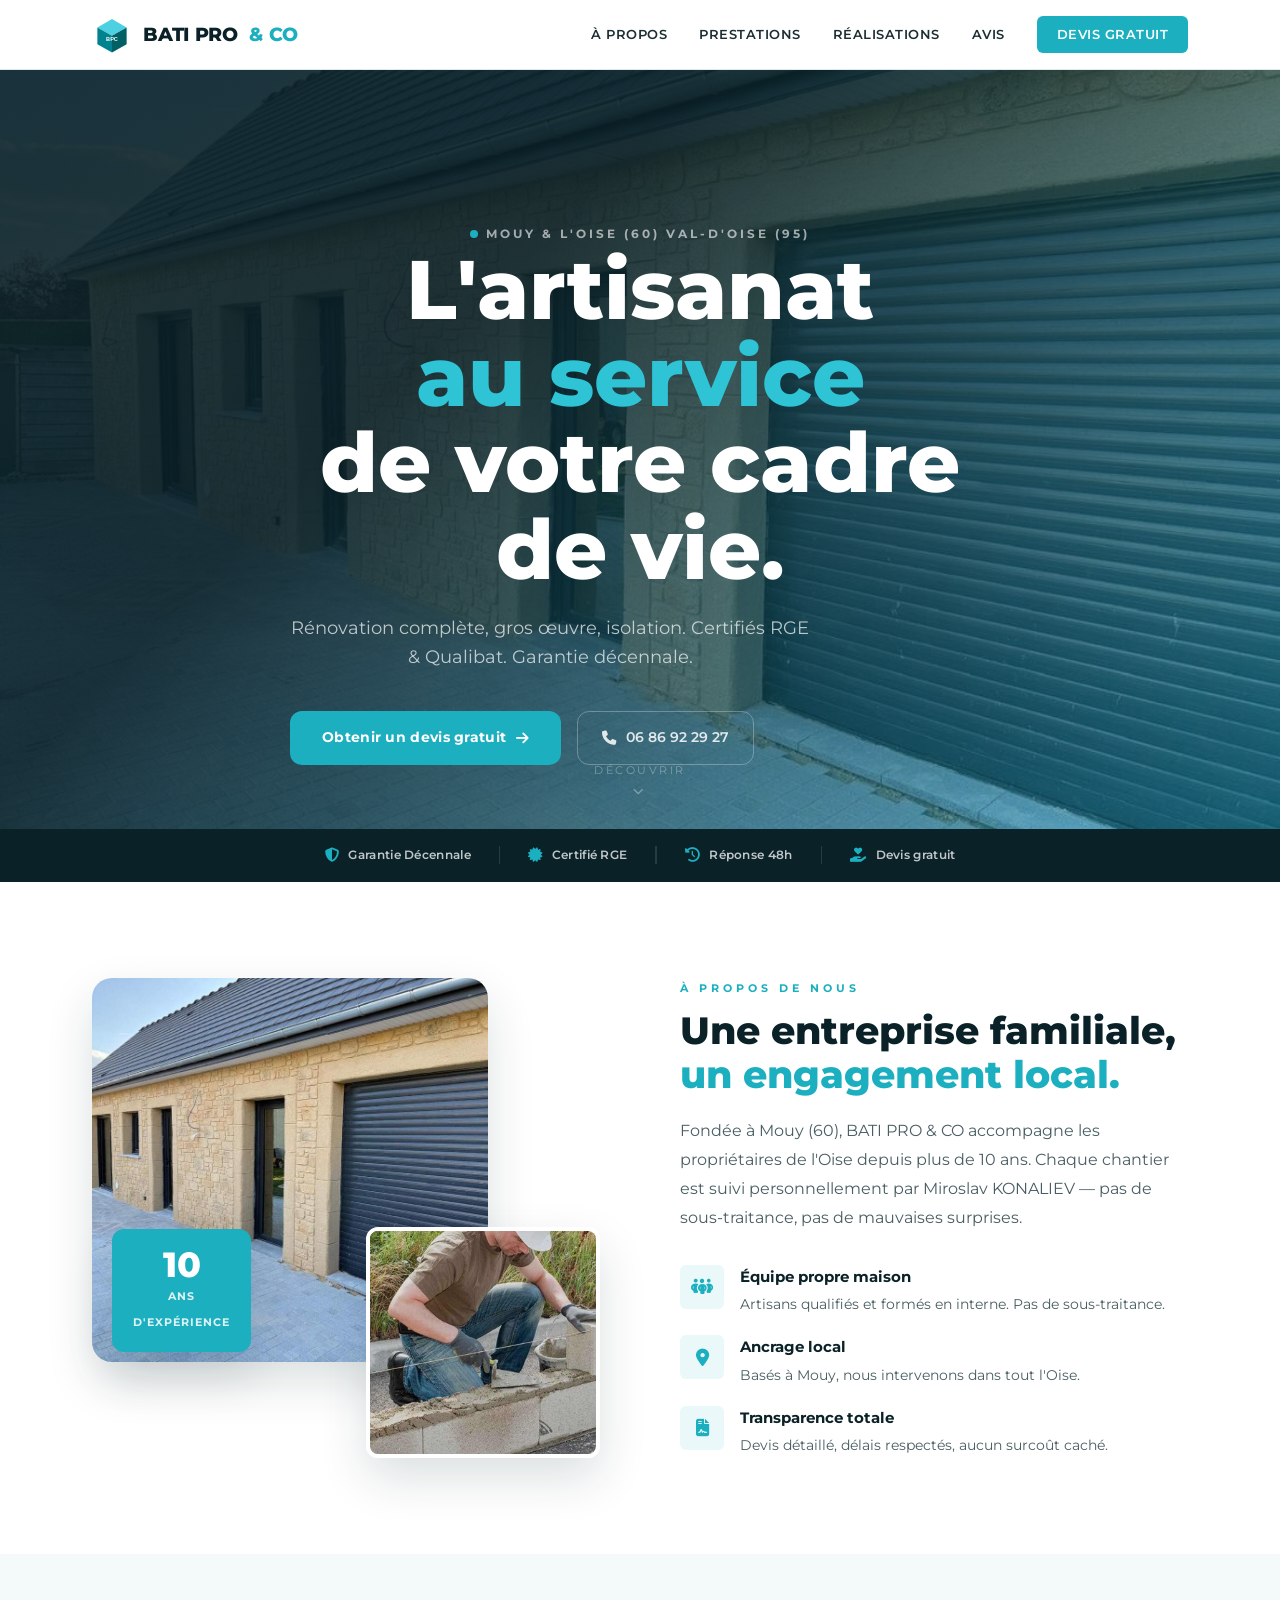
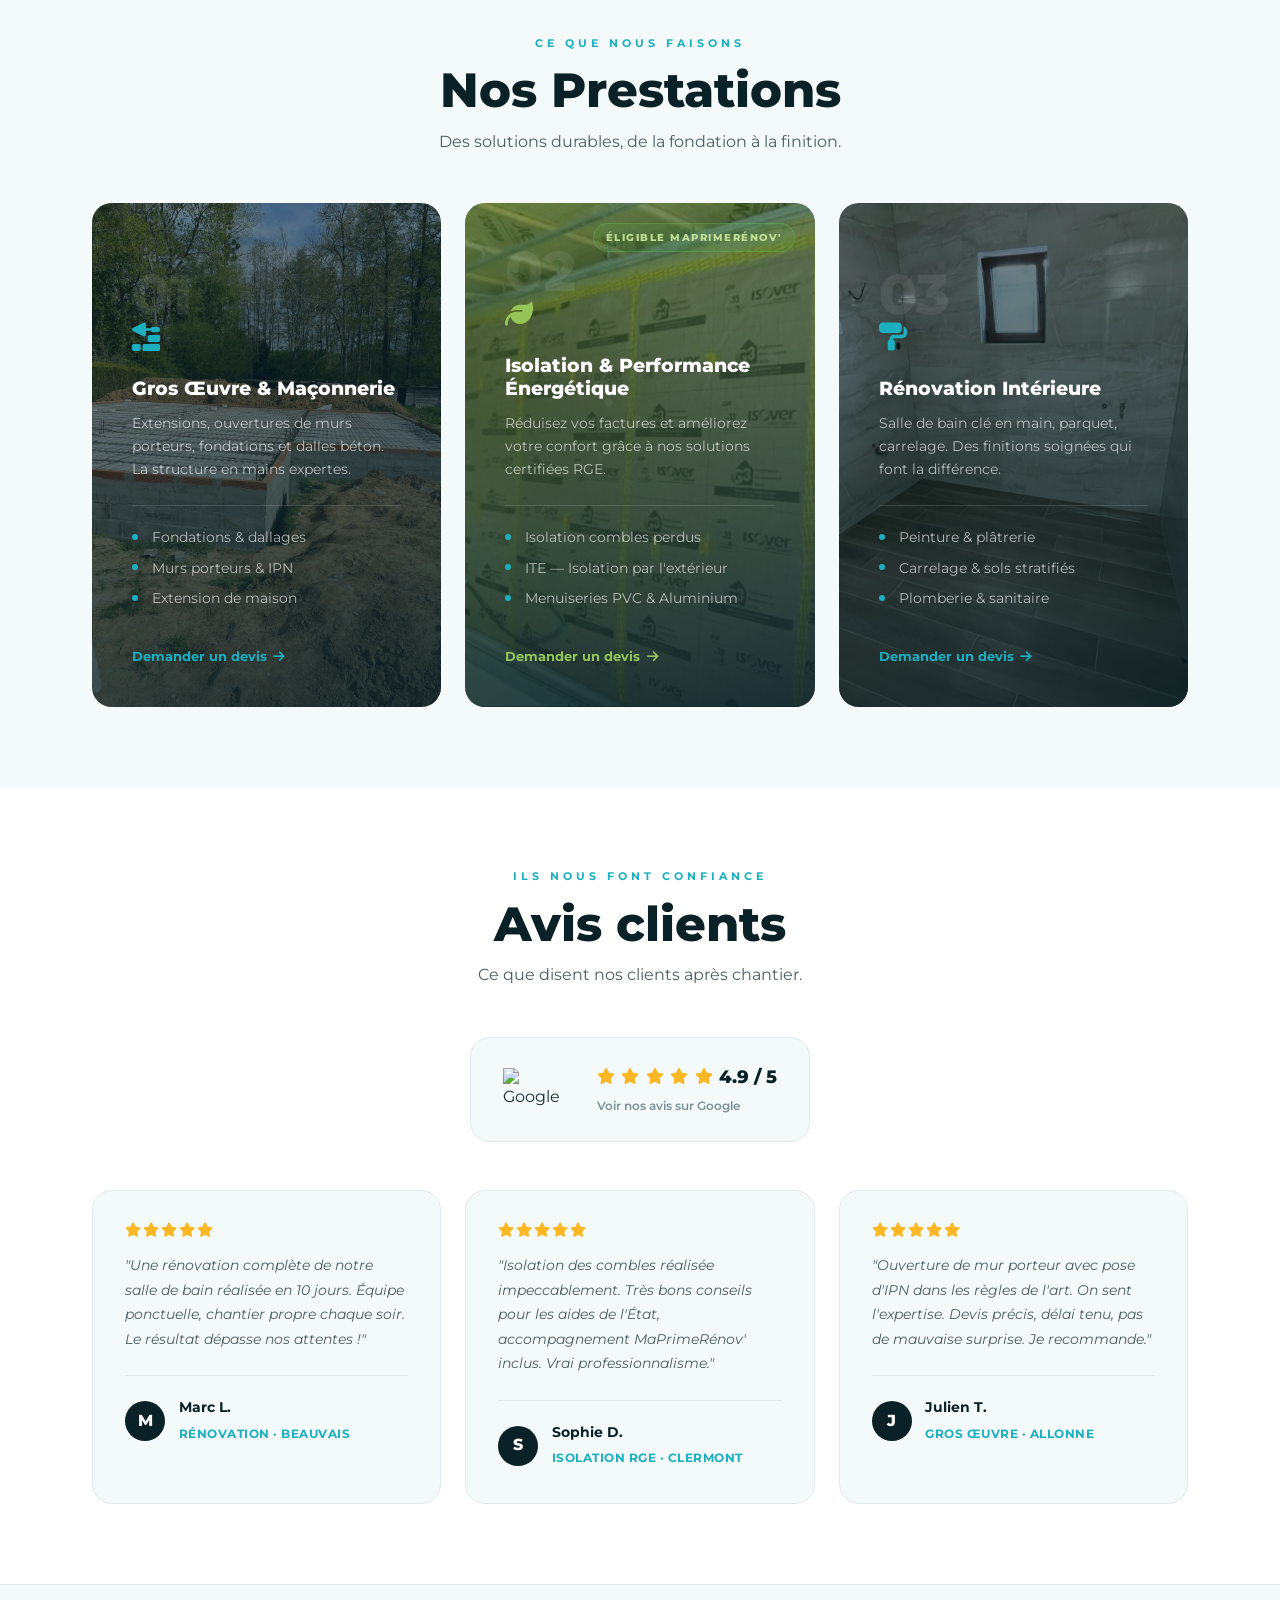
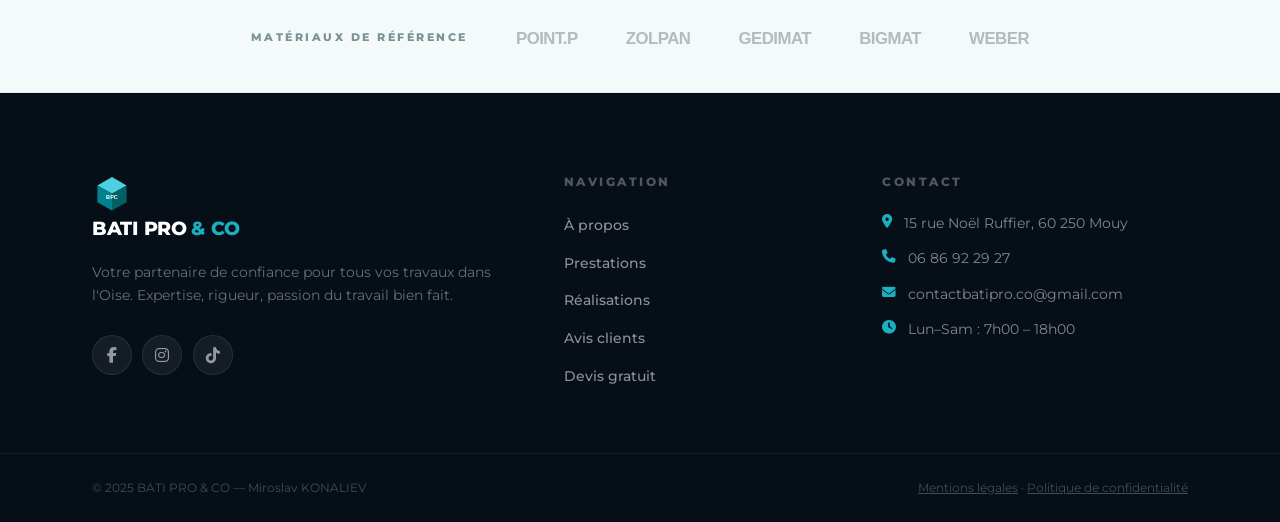
==== commit 3a228437: "Add files via upload" ====
--- a/index.html
+++ b/index.html
@@ -215,7 +215,7 @@
       d.head.appendChild(l);
       // Restauration bfcache
       window.addEventListener('pageshow',function(e){
-        if(e.persisted && !d.querySelector('link[href="style.css"]')){
+        if(e.persisted && !d.querySelector('link[href="style-index.css"]')){
           var r=d.createElement('link');r.rel='stylesheet';r.href='style-index.css';
           d.head.appendChild(r);
         }
@@ -244,7 +244,7 @@
             <a href="contact.html" class="nav-btn">Devis gratuit</a>
         </nav>
 
-        <button class="burger" id="burger" aria-label="Menu" aria-expanded="false">
+        <button class="burger" id="burger" aria-label="Menu" aria-expanded="false" aria-controls="navLinks">
             <span></span><span></span><span></span>
         </button>
     </div>
@@ -434,7 +434,7 @@
     </div>
 
     <div class="google-score">
-        <img src="images/google-logo.svg" alt="Google" width="70">
+        <img src="images/Google-logo.png" alt="Google" width="70">
         <div class="score-info">
             <div class="stars-row">
                 <i class="fa-solid fa-star"></i><i class="fa-solid fa-star"></i>
@@ -496,10 +496,11 @@
             <span class="brand-amp">&amp; CO</span>
             <p>Votre partenaire de confiance pour tous vos travaux dans l'Oise. Expertise, rigueur, passion du travail bien fait.</p>
             <div class="footer-socials">
-                <!-- Remplacez href="#" par vos vrais liens -->
-                <a href="#" aria-label="Facebook"><i class="fa-brands fa-facebook-f"></i></a>
+
+                <a href="https://www.facebook.com/profile.php?id=61588643851756" aria-label="Facebook"><i class="fa-brands fa-facebook-f"></i></a>
                 <a href="https://www.instagram.com/batiproco?igsh=MXJzeXlwYWt3NGRhcw%3D%3D&utm_source=qr" aria-label="Instagram" target="_blank" rel="noopener"><i class="fa-brands fa-instagram"></i></a>
                 <a href="https://www.tiktok.com/@bati.pro.co?_r=1&_t=ZN-96H8leArA0s" aria-label="TikTok" target="_blank" rel="noopener"><i class="fa-brands fa-tiktok"></i></a>
+                
             </div>
         </div>
         <div class="footer-nav">
